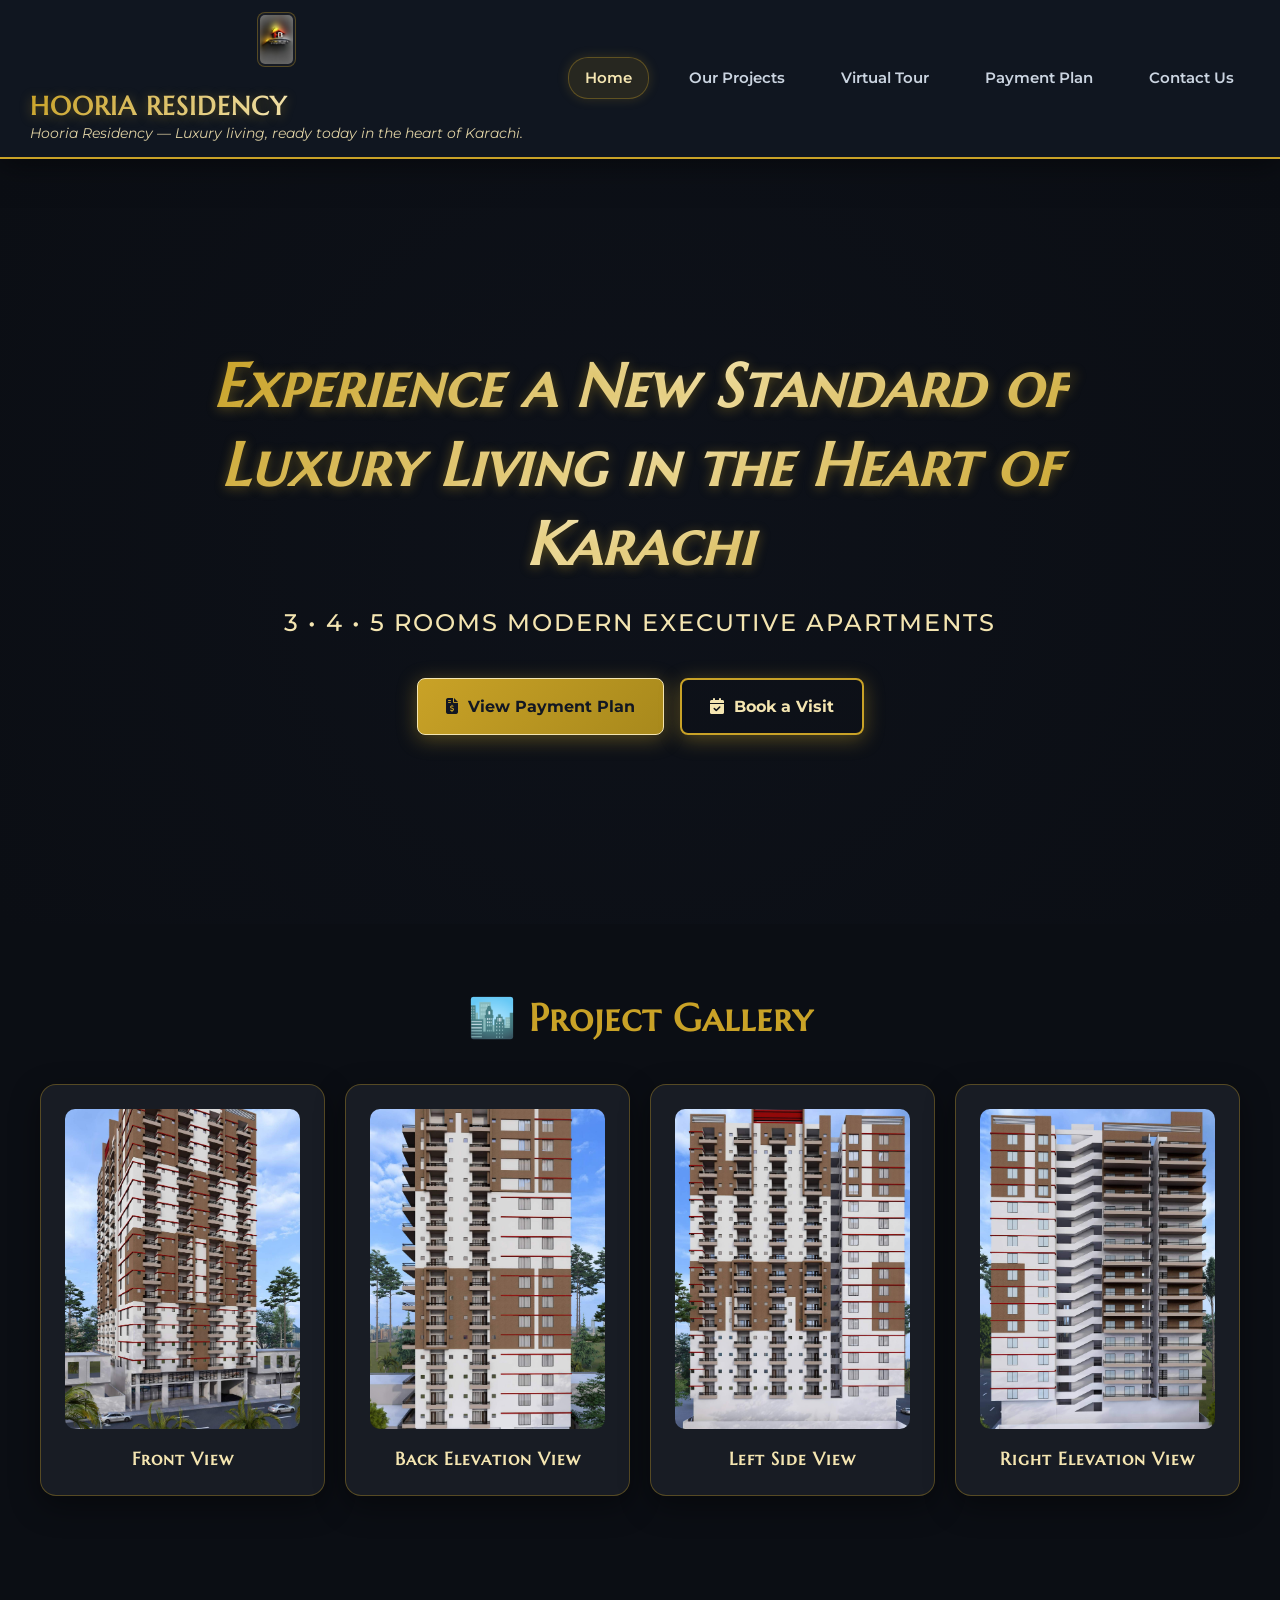
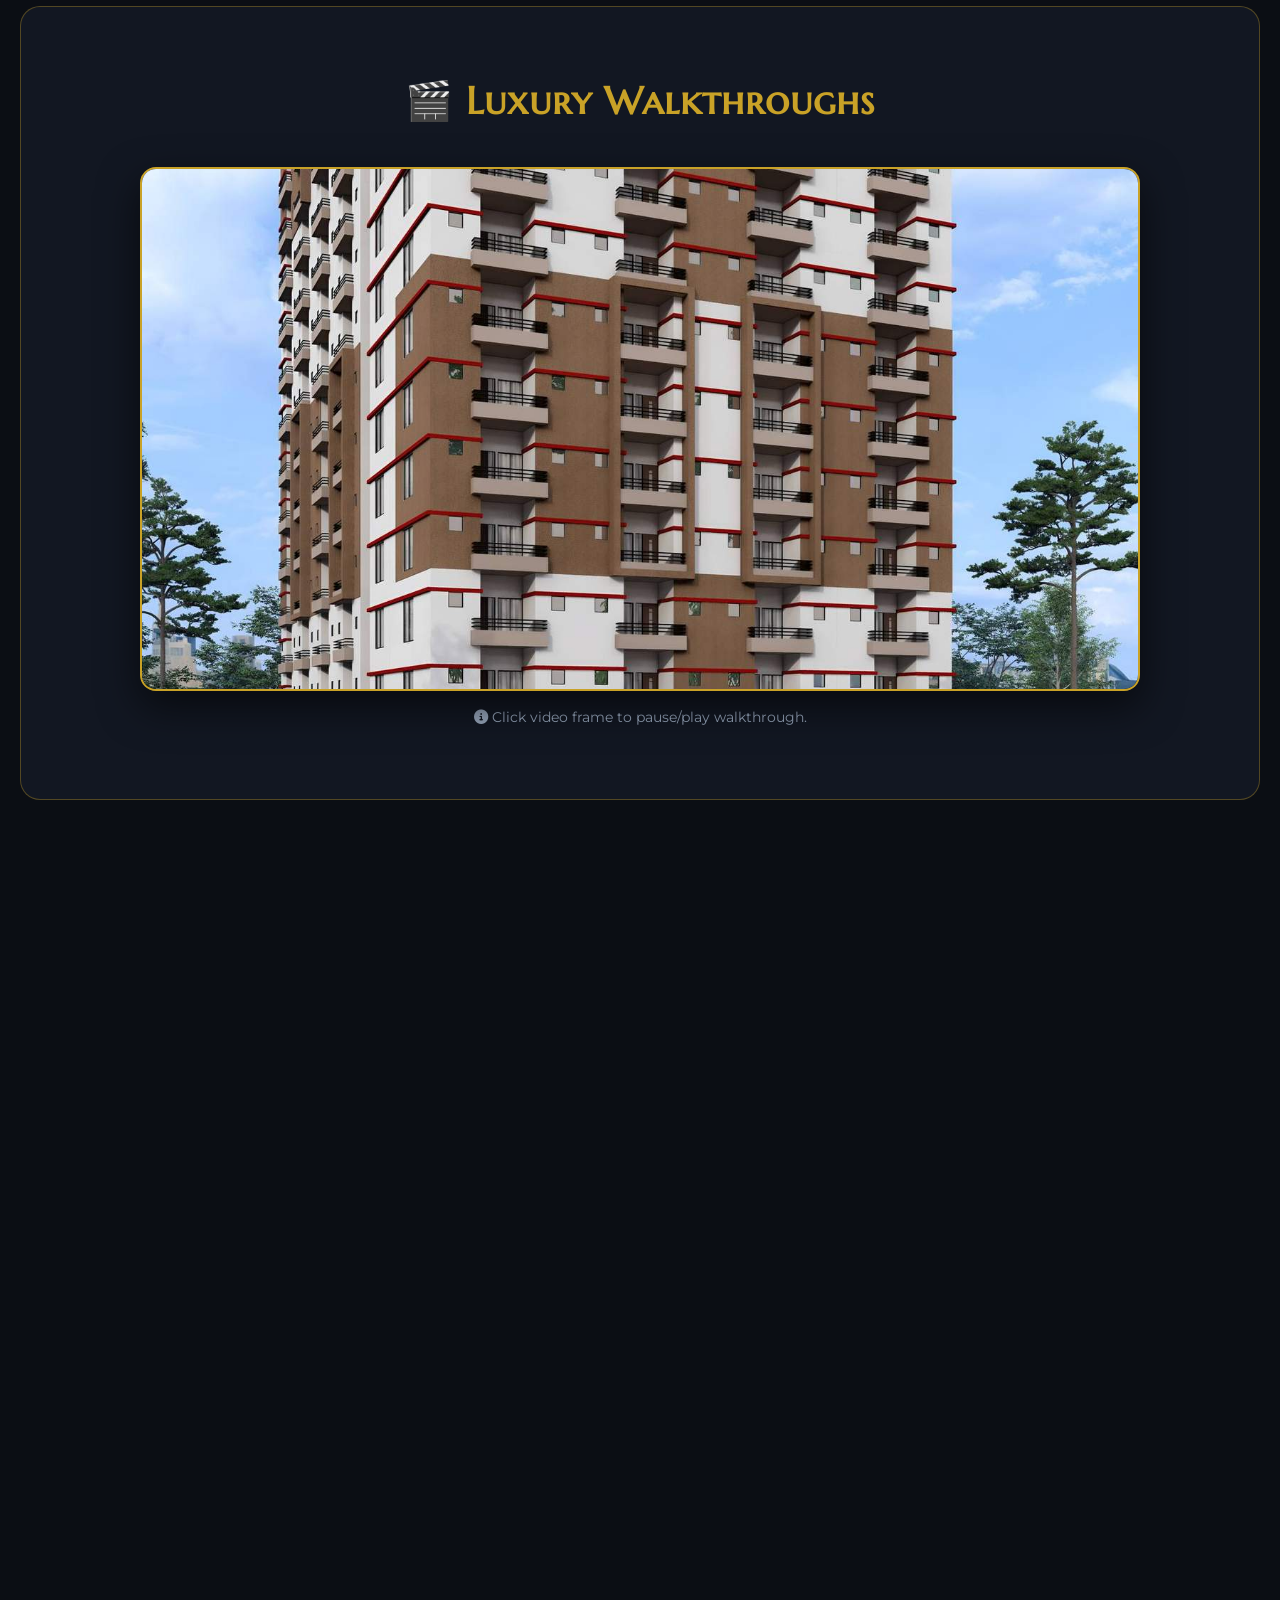
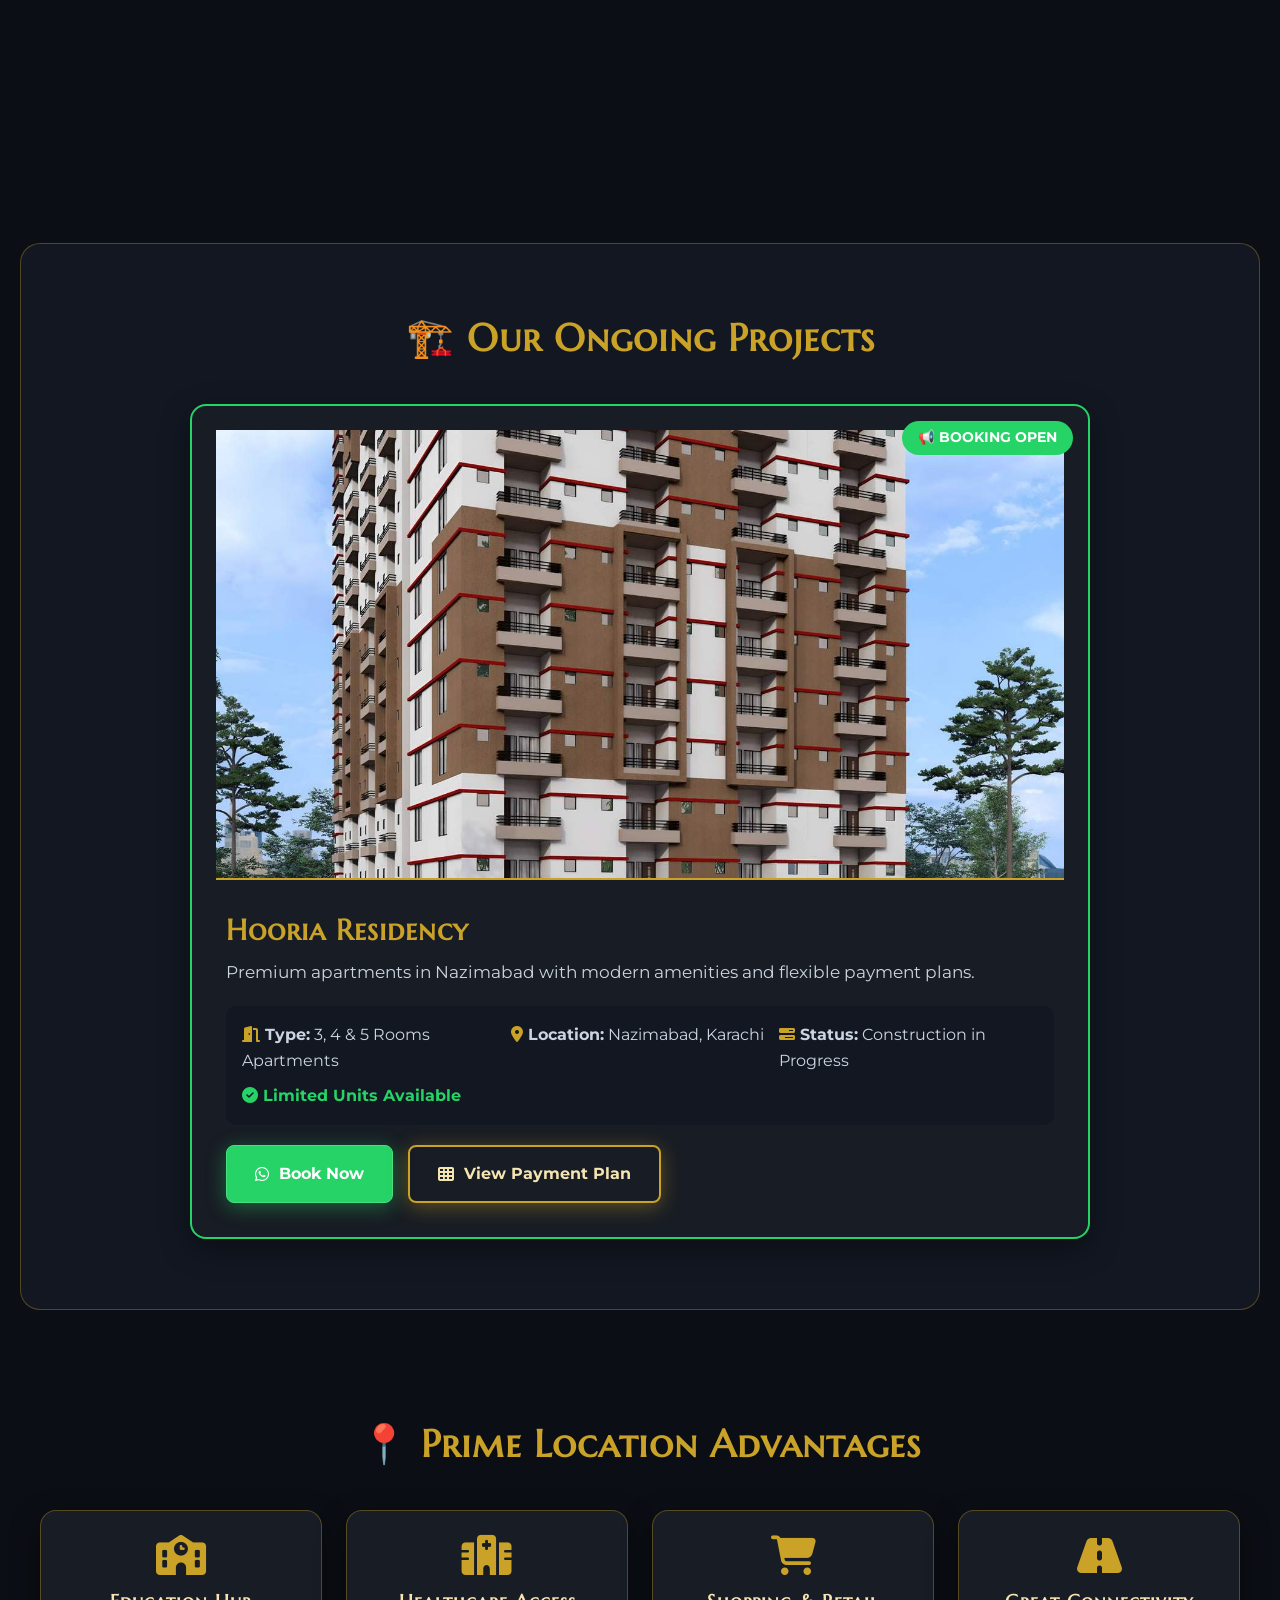
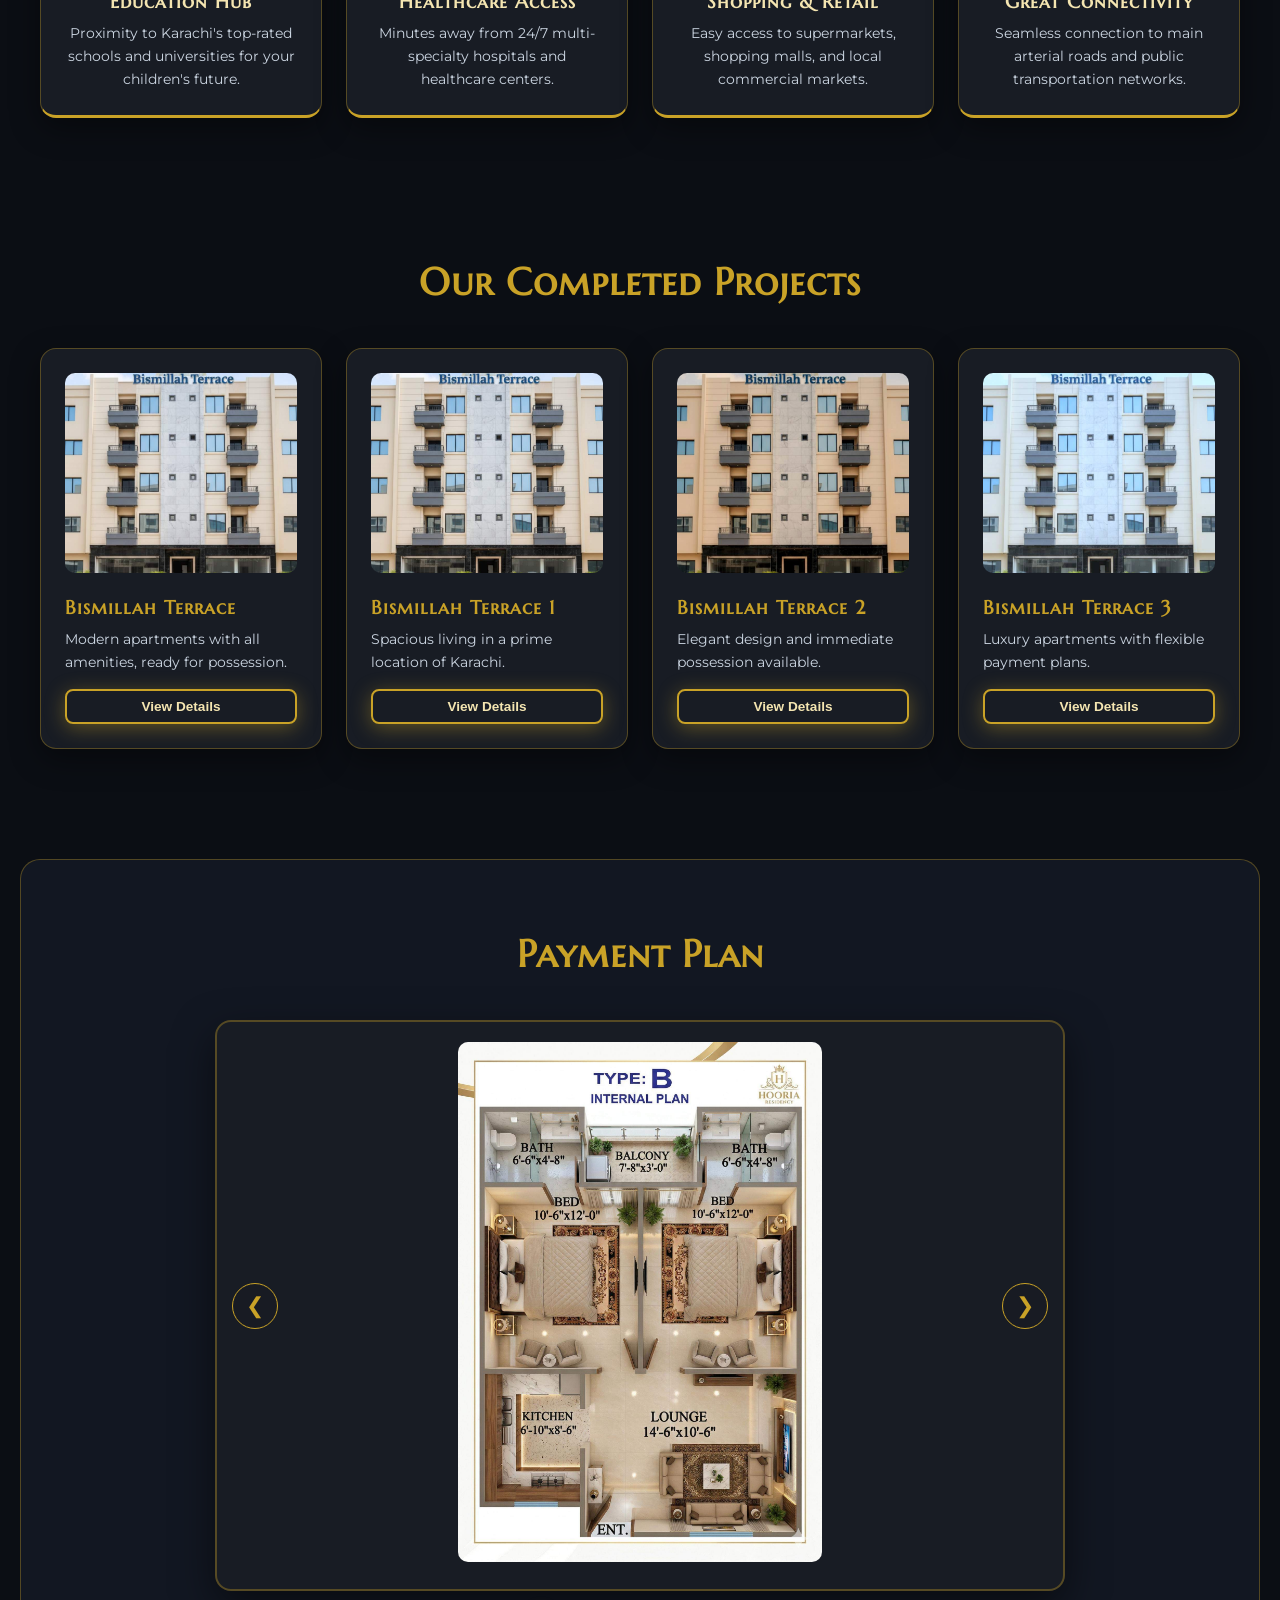
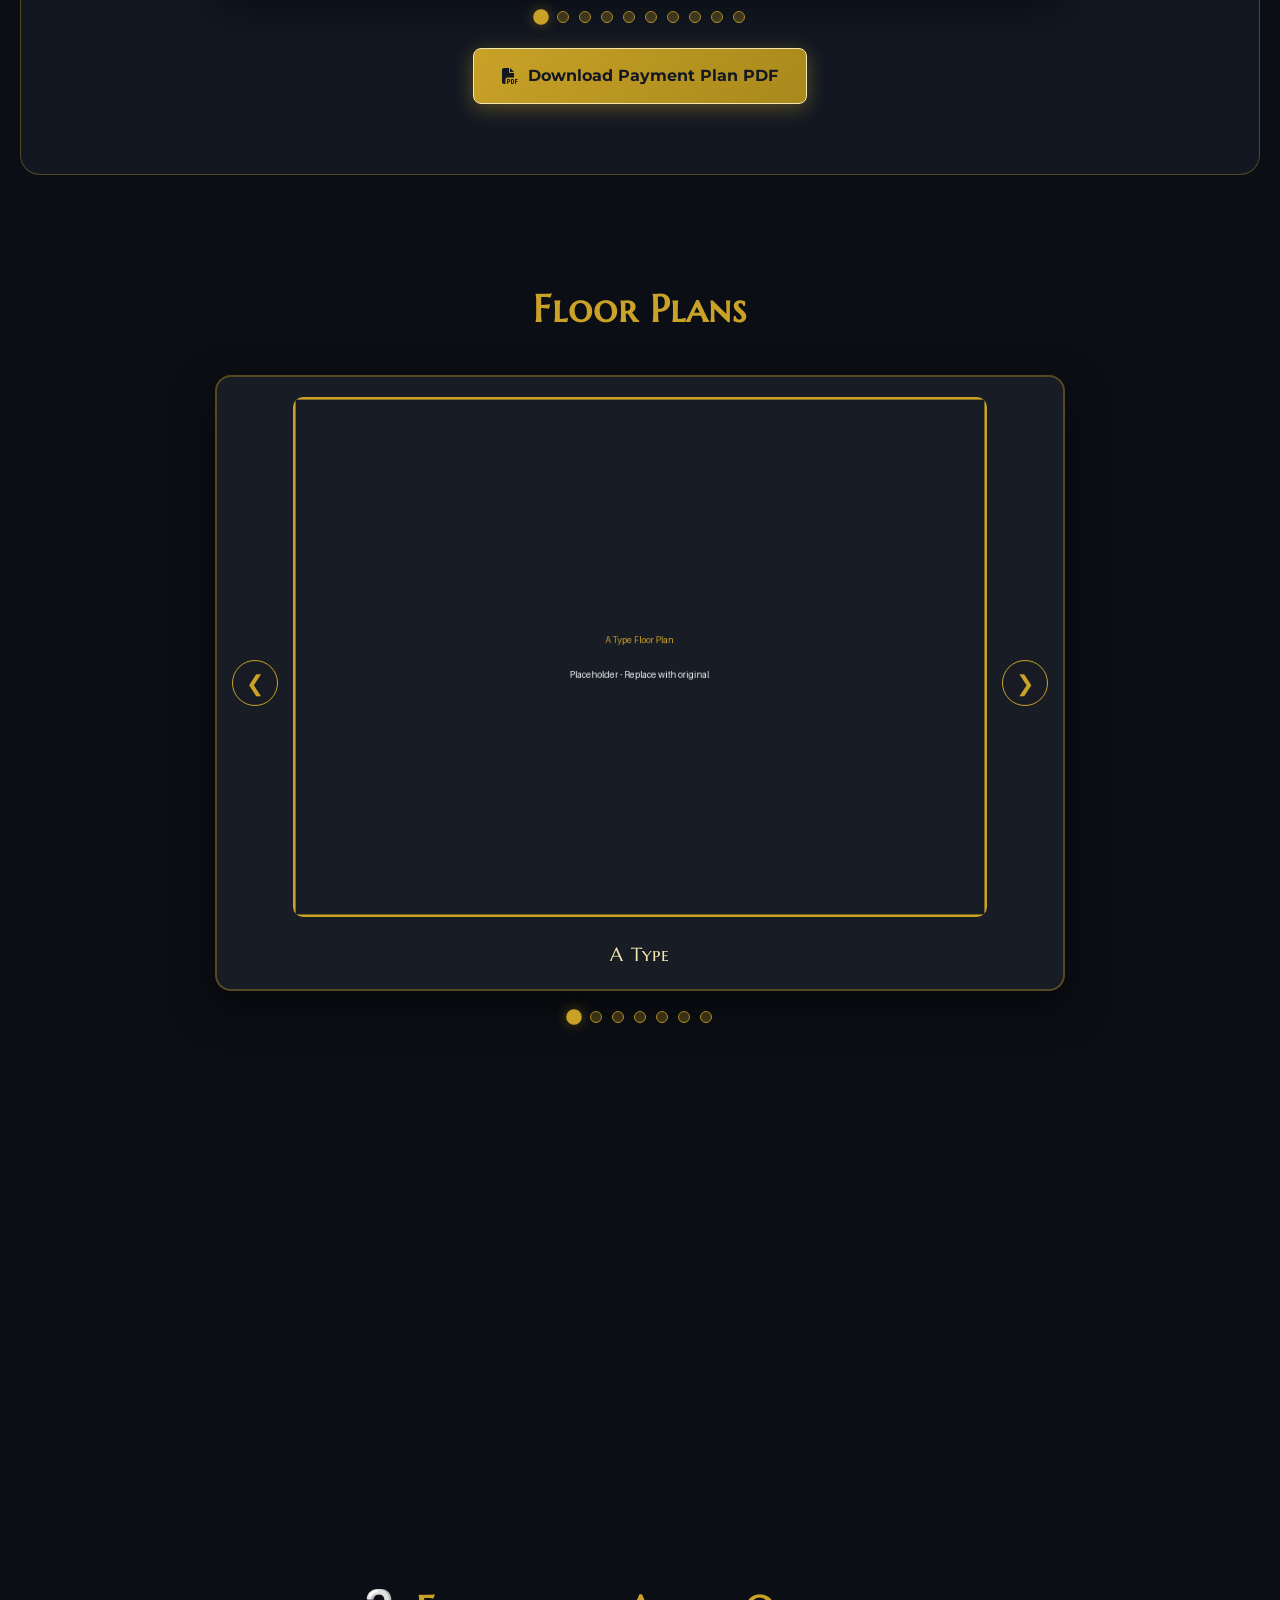
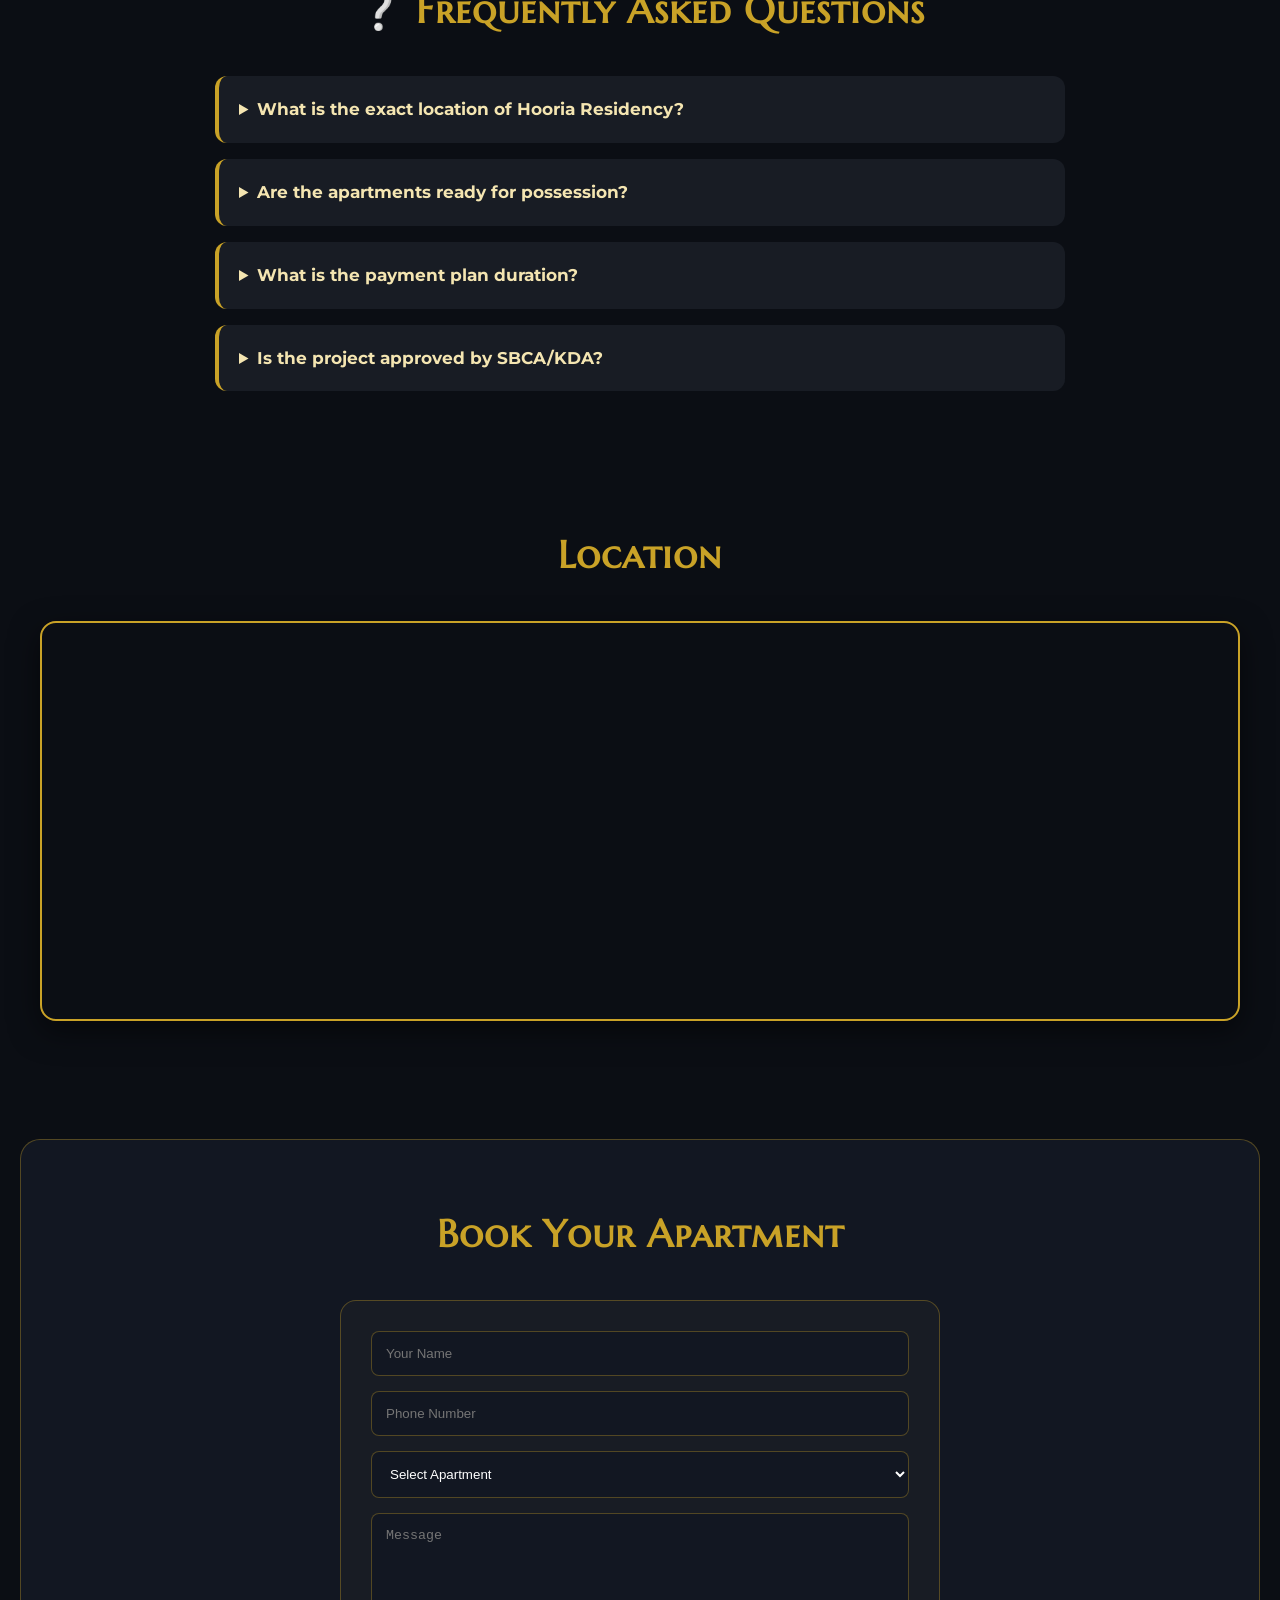
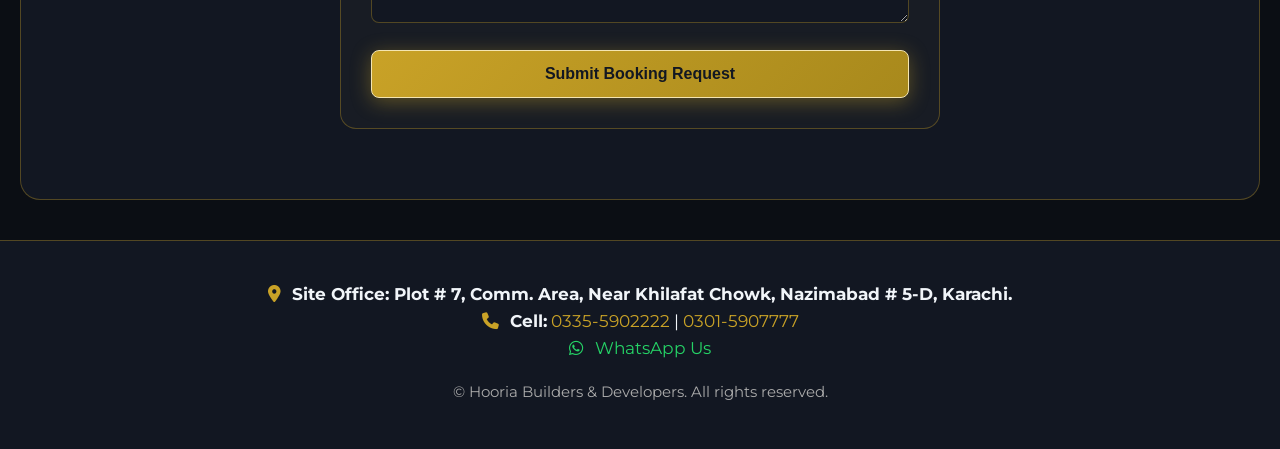
==== index.html @ 7fe47a9a "Initial commit with mobile-friendly layout and Meta Pixel" ====
<!DOCTYPE html>
<html lang="en">
<head>
  <meta charset="UTF-8">
  <meta name="viewport" content="width=device-width, initial-scale=1.0">
  <title>Hooria Residency | Hooria Builders & Developers</title>
  <meta name="description" content="Hooria Residency offers luxury 3, 4, and 5-room executive apartments in Nazimabad, Karachi. Featuring 24/7 security, power backup, basement parking, and flexible payment plans.">
  
  <link rel="preconnect" href="https://fonts.googleapis.com">
  <link rel="preconnect" href="https://fonts.gstatic.com" crossorigin>
  <link rel="preconnect" href="https://cdnjs.cloudflare.com">

  <link rel="stylesheet" href="style.css">

  <link rel="stylesheet" href="https://cdnjs.cloudflare.com/ajax/libs/font-awesome/6.4.0/css/all.min.css" media="print" onload="this.media='all'"/>
  <!-- Meta Pixel Code -->
  <script>
  !function(f,b,e,v,n,t,s)
  {if(f.fbq)return;n=f.fbq=function(){n.callMethod?
  n.callMethod.apply(n,arguments):n.queue.push(arguments)};
  if(!f._fbq)f._fbq=n;n.push=n;n.loaded=!0;n.version='2.0';
  n.queue=[];t=b.createElement(e);t.async=!0;
  t.src=v;s=b.getElementsByTagName(e)[0];
  s.parentNode.insertBefore(t,s)}(window, document,'script',
  'https://connect.facebook.net/en_US/fbevents.js');
  fbq('init', '1715560959493003');
  fbq('track', 'PageView');
  </script>
  <noscript><img height="1" width="1" style="display:none"
  src="https://www.facebook.com/tr?id=1715560959493003&ev=PageView&noscript=1"
  /></noscript>
  <!-- End Meta Pixel Code -->
</head>

<body>

<!-- NAVBAR -->
<header class="header">
  <div style="display: flex; align-items: center; gap: 15px;">
    <a href="index.html">
      <img src="assets/images/logo.png" alt="Hooria Builders Logo" width="55" height="55">
    </a>
    <div>
      <h2 id="cms-site-title" class="text-gold" style="font-size: 1.6rem; font-weight: 800;">HOORIA <span>RESIDENCY</span></h2>
      <div id="cms-site-slogan" class="slogan" style="font-style: italic; color: #f4e5b1;">Hooria Residency — Luxury living, ready today in the heart of Karachi.</div>
    </div>
  </div>
  
  <button class="hamburger" id="hamburger" aria-label="Toggle navigation" aria-expanded="false">
    <span></span>
    <span></span>
    <span></span>
  </button>
  
  <nav id="main-nav">
    <a href="index.html" class="active">Home</a>
    <a href="projects.html">Our Projects</a>
    <a href="virtual-tour.html">Virtual Tour</a>
    <a href="#plans">Payment Plan</a>
    <a href="contact.html">Contact Us</a>
  </nav>
</header>

<!-- HERO SECTION -->
<section class="hero">
  <video autoplay muted loop playsinline preload="auto" class="hero-video" id="hero-bg-video">
    <source src="assets/video/hero1.mp4" type="video/mp4">
    <source src="assets/video/hero2.mp4" type="video/mp4">
    <source src="assets/video/hero3.mp4" type="video/mp4">
  </video>

  <div class="hero-content">
    <h1 id="cms-hero-title" class="text-gold" style="font-style: italic; font-weight: 900;">Experience a New Standard of Luxury Living in the Heart of Karachi</h1>
    <p id="cms-hero-subtitle">3 • 4 • 5 Rooms Modern Executive Apartments</p>
    
    <div style="margin-top: 35px; display: flex; gap: 16px; justify-content: center; flex-wrap: wrap;">
      <a id="cms-hero-btn1" href="#plans" class="btn"><i class="fa-solid fa-file-invoice-dollar"></i> View Payment Plan</a>
      <a id="cms-hero-btn2" href="#contact" class="btn btn-outline"><i class="fa-solid fa-calendar-check"></i> Book a Visit</a>
    </div>
  </div>
</section>

<!-- PROJECT GALLERY -->
<section class="section" style="text-align: center;">
  <h2>🏙️ Project Gallery</h2>
  <div class="grid" style="grid-template-columns: repeat(auto-fit, minmax(240px, 1fr)); gap: 20px;">
    <div class="card" onclick="openModal('assets/images/Front.jpg')" style="cursor: pointer;">
      <img src="assets/images/Front.jpg" alt="Hooria Residency Front View" style="width: 100%; border-radius: 10px; height: 320px; object-fit: cover;" loading="lazy">
      <h3 style="margin-top: 12px; color: var(--gold-light); font-size: 1.1rem;">Front View</h3>
    </div>
    <div class="card" onclick="openModal('assets/images/Back.jpg')" style="cursor: pointer;">
      <img src="assets/images/Back.jpg" alt="Hooria Residency Back View" style="width: 100%; border-radius: 10px; height: 320px; object-fit: cover;" loading="lazy">
      <h3 style="margin-top: 12px; color: var(--gold-light); font-size: 1.1rem;">Back Elevation View</h3>
    </div>
    <div class="card" onclick="openModal('assets/images/Left.jpg')" style="cursor: pointer;">
      <img src="assets/images/Left.jpg" alt="Hooria Residency Left View" style="width: 100%; border-radius: 10px; height: 320px; object-fit: cover;" loading="lazy">
      <h3 style="margin-top: 12px; color: var(--gold-light); font-size: 1.1rem;">Left Side View</h3>
    </div>
    <div class="card" onclick="openModal('assets/images/Right.jpg')" style="cursor: pointer;">
      <img src="assets/images/Right.jpg" alt="Hooria Residency Right View" style="width: 100%; border-radius: 10px; height: 320px; object-fit: cover;" loading="lazy">
      <h3 style="margin-top: 12px; color: var(--gold-light); font-size: 1.1rem;">Right Elevation View</h3>
    </div>
  </div>
</section>

<!-- VIDEO SHOWCASE -->
<section id="videos" class="section dark">
  <h2>🎬 Luxury Walkthroughs</h2>
  <div class="video-container" style="max-width: 1000px; margin: 0 auto;">
    <div style="position: relative; border-radius: 16px; overflow: hidden; border: 2px solid var(--gold-primary); background: #000; box-shadow: 0 15px 40px rgba(0,0,0,0.6);">
      <video id="featured-video" autoplay muted loop playsinline preload="auto" poster="assets/images/Front.jpg" onclick="this.paused ? this.play() : this.pause()" style="width: 100%; max-height: 520px; object-fit: cover; display: block; cursor: pointer;">
        <source src="assets/video/Hooria.mp4" type="video/mp4">
      </video>
    </div>
    <p style="text-align: center; margin-top: 15px; font-size: 0.9rem; color: var(--text-muted);">
      <i class="fa-solid fa-circle-info"></i> Click video frame to pause/play walkthrough.
    </p>
  </div>
</section>

<!-- ABOUT & STATS -->
<section class="section">
  <div class="grid" style="grid-template-columns: repeat(auto-fit, minmax(320px, 1fr)); gap: 40px; align-items: center;">
    <div>
      <h2 id="cms-about-title" style="text-align: left; margin-bottom: 20px;">🏢 About Hooria Builders</h2>
      <p id="cms-about-text" style="font-size: 1.05em; margin-bottom: 25px;">
        With over 15 years of excellence in real estate development, <strong>Hooria Builders & Developers</strong> has been at the forefront of transforming Karachi's skyline. Our commitment to quality, transparency, and timely delivery has made us a trusted name for thousands of families.
      </p>
      <div style="display: flex; gap: 20px; flex-wrap: wrap;">
        <div style="flex: 1; min-width: 200px; background: var(--bg-card); padding: 18px; border-radius: 12px; border-left: 3px solid var(--gold-primary);">
          <h4 id="cms-about-vision-title" style="color: var(--gold-primary); margin-bottom: 6px;"><i class="fa-solid fa-eye"></i> Our Vision</h4>
          <p id="cms-about-vision-text" style="font-size: 0.9em;">To be the most trusted name in real estate by providing innovative and sustainable living solutions.</p>
        </div>
        <div style="flex: 1; min-width: 200px; background: var(--bg-card); padding: 18px; border-radius: 12px; border-left: 3px solid var(--gold-primary);">
          <h4 id="cms-about-mission-title" style="color: var(--gold-primary); margin-bottom: 6px;"><i class="fa-solid fa-bullseye"></i> Our Mission</h4>
          <p id="cms-about-mission-text" style="font-size: 0.9em;">To deliver high-quality, luxury homes on time, every time, while maintaining high ethical standards.</p>
        </div>
      </div>
    </div>
    
    <div style="display: grid; grid-template-columns: 1fr 1fr; gap: 20px;">
      <div style="padding: 24px; background: var(--bg-card); border: 1px solid var(--border-gold); border-radius: 14px; text-align: center;">
        <h3 class="stat-number" data-target="15" data-suffix="+" style="font-size: 2.8em; color: var(--gold-primary); margin-bottom: 4px;">15+</h3>
        <p style="font-size: 0.85em; text-transform: uppercase; letter-spacing: 1px;">Years Exp.</p>
      </div>
      <div style="padding: 24px; background: var(--bg-card); border: 1px solid var(--border-gold); border-radius: 14px; text-align: center;">
        <h3 class="stat-number" data-target="500" data-suffix="+" style="font-size: 2.8em; color: var(--gold-primary); margin-bottom: 4px;">500+</h3>
        <p style="font-size: 0.85em; text-transform: uppercase; letter-spacing: 1px;">Happy Units</p>
      </div>
      <div style="padding: 24px; background: var(--bg-card); border: 1px solid var(--border-gold); border-radius: 14px; text-align: center;">
        <h3 class="stat-number" data-target="4" data-suffix="" style="font-size: 2.8em; color: var(--gold-primary); margin-bottom: 4px;">04</h3>
        <p style="font-size: 0.85em; text-transform: uppercase; letter-spacing: 1px;">Mega Projects</p>
      </div>
      <div style="padding: 24px; background: var(--bg-card); border: 1px solid var(--border-gold); border-radius: 14px; text-align: center;">
        <h3 class="stat-number" data-target="100" data-suffix="%" style="font-size: 2.8em; color: var(--gold-primary); margin-bottom: 4px;">100%</h3>
        <p style="font-size: 0.85em; text-transform: uppercase; letter-spacing: 1px;">Title Clear</p>
      </div>
    </div>
  </div>
</section>

<!-- AMENITIES -->
<section class="section">
  <h2>💎 World-Class Amenities</h2>
  <div class="grid" style="grid-template-columns: repeat(auto-fit, minmax(180px, 1fr)); gap: 24px;">
    <div class="card" style="text-align: center; padding: 25px 15px;">
      <i class="fa-solid fa-shield-halved" style="font-size: 2.8em; color: var(--gold-primary); margin-bottom: 15px;"></i>
      <h3 style="font-size: 1.15rem; color: var(--gold-light); margin-bottom: 6px;">24/7 Security</h3>
      <p style="font-size: 0.88rem;">CCTV surveillance and professional guards.</p>
    </div>
    <div class="card" style="text-align: center; padding: 25px 15px;">
      <i class="fa-solid fa-bolt" style="font-size: 2.8em; color: var(--gold-primary); margin-bottom: 15px;"></i>
      <h3 style="font-size: 1.15rem; color: var(--gold-light); margin-bottom: 6px;">Power Backup</h3>
      <p style="font-size: 0.88rem;">Standby generators for uninterrupted life.</p>
    </div>
    <div class="card" style="text-align: center; padding: 25px 15px;">
      <i class="fa-solid fa-square-parking" style="font-size: 2.8em; color: var(--gold-primary); margin-bottom: 15px;"></i>
      <h3 style="font-size: 1.15rem; color: var(--gold-light); margin-bottom: 6px;">Secure Parking</h3>
      <p style="font-size: 0.88rem;">Spacious basements for your vehicles.</p>
    </div>
    <div class="card" style="text-align: center; padding: 25px 15px;">
      <i class="fa-solid fa-elevator" style="font-size: 2.8em; color: var(--gold-primary); margin-bottom: 15px;"></i>
      <h3 style="font-size: 1.15rem; color: var(--gold-light); margin-bottom: 6px;">High-Speed Lifts</h3>
      <p style="font-size: 0.88rem;">Branded elevators for easy access.</p>
    </div>
    <div class="card" style="text-align: center; padding: 25px 15px;">
      <i class="fa-solid fa-mosque" style="font-size: 2.8em; color: var(--gold-primary); margin-bottom: 15px;"></i>
      <h3 style="font-size: 1.15rem; color: var(--gold-light); margin-bottom: 6px;">Prayer Area</h3>
      <p style="font-size: 0.88rem;">Peaceful environment for worship.</p>
    </div>
    <div class="card" style="text-align: center; padding: 25px 15px;">
      <i class="fa-solid fa-child-reaching" style="font-size: 2.8em; color: var(--gold-primary); margin-bottom: 15px;"></i>
      <h3 style="font-size: 1.15rem; color: var(--gold-light); margin-bottom: 6px;">Kids Play Area</h3>
      <p style="font-size: 0.88rem;">Safe and fun zone for your children.</p>
    </div>
  </div>
</section>

<!-- ONGOING PROJECTS -->
<section class="section dark">
  <h2>🏗️ Our Ongoing Projects</h2>
  <div style="max-width: 900px; margin: 0 auto;">
    <div class="card" style="position: relative; border: 2px solid var(--accent-green);">
      <span style="position: absolute; top: 15px; right: 15px; background: var(--accent-green); color: #fff; padding: 6px 16px; border-radius: 20px; font-weight: 700; font-size: 0.85em; z-index: 10;">📢 BOOKING OPEN</span>
      
      <video id="ongoing-video" autoplay muted loop playsinline preload="auto" poster="assets/images/Front.jpg" onclick="this.paused ? this.play() : this.pause()" style="width:100%; height:450px; object-fit: cover; border-bottom: 2px solid var(--gold-primary); cursor: pointer;">
        <source src="assets/video/Hooria.mp4" type="video/mp4">
      </video>
      
      <div style="padding: 24px 10px 10px 10px;">
        <h3 style="font-size: 1.8rem; color: var(--gold-primary); margin-bottom: 10px;">Hooria Residency</h3>
        <p style="font-size: 1.05rem;">Premium apartments in Nazimabad with modern amenities and flexible payment plans.</p>
        
        <div style="margin-top: 20px; padding: 16px; background: var(--bg-dark); border-radius: 10px; display: grid; grid-template-columns: repeat(auto-fit, minmax(200px, 1fr)); gap: 10px;">
          <p><strong><i class="fa-solid fa-door-open" style="color:var(--gold-primary);"></i> Type:</strong> 3, 4 & 5 Rooms Apartments</p>
          <p><strong><i class="fa-solid fa-location-dot" style="color:var(--gold-primary);"></i> Location:</strong> Nazimabad, Karachi</p>
          <p><strong><i class="fa-solid fa-bars-progress" style="color:var(--gold-primary);"></i> Status:</strong> Construction in Progress</p>
          <p style="color: var(--accent-green); font-weight: 700;"><i class="fa-solid fa-circle-check"></i> Limited Units Available</p>
        </div>

        <div style="margin-top: 20px; display: flex; gap: 15px; flex-wrap: wrap;">
          <a href="https://wa.me/923355902222" class="btn btn-whatsapp" target="_blank">
            <i class="fa-brands fa-whatsapp"></i> Book Now
          </a>
          <a href="#plans" class="btn btn-outline"><i class="fa-solid fa-table-cells"></i> View Payment Plan</a>
        </div>
      </div>
    </div>
  </div>
</section>

<!-- LOCATION ADVANTAGES -->
<section id="location-advantages" class="section">
  <h2>📍 Prime Location Advantages</h2>
  <div class="grid" style="grid-template-columns: repeat(auto-fit, minmax(250px, 1fr)); gap: 24px;">
    <div class="card" style="text-align: center; border-bottom: 3px solid var(--gold-primary);">
      <i class="fa-solid fa-school" style="font-size: 2.5em; color: var(--gold-primary); margin-bottom: 15px;"></i>
      <h3 style="color: var(--gold-light); margin-bottom: 8px;">Education Hub</h3>
      <p style="font-size: 0.9em;">Proximity to Karachi's top-rated schools and universities for your children's future.</p>
    </div>
    <div class="card" style="text-align: center; border-bottom: 3px solid var(--gold-primary);">
      <i class="fa-solid fa-hospital" style="font-size: 2.5em; color: var(--gold-primary); margin-bottom: 15px;"></i>
      <h3 style="color: var(--gold-light); margin-bottom: 8px;">Healthcare Access</h3>
      <p style="font-size: 0.9em;">Minutes away from 24/7 multi-specialty hospitals and healthcare centers.</p>
    </div>
    <div class="card" style="text-align: center; border-bottom: 3px solid var(--gold-primary);">
      <i class="fa-solid fa-cart-shopping" style="font-size: 2.5em; color: var(--gold-primary); margin-bottom: 15px;"></i>
      <h3 style="color: var(--gold-light); margin-bottom: 8px;">Shopping & Retail</h3>
      <p style="font-size: 0.9em;">Easy access to supermarkets, shopping malls, and local commercial markets.</p>
    </div>
    <div class="card" style="text-align: center; border-bottom: 3px solid var(--gold-primary);">
      <i class="fa-solid fa-road" style="font-size: 2.5em; color: var(--gold-primary); margin-bottom: 15px;"></i>
      <h3 style="color: var(--gold-light); margin-bottom: 8px;">Great Connectivity</h3>
      <p style="font-size: 0.9em;">Seamless connection to main arterial roads and public transportation networks.</p>
    </div>
  </div>
</section>

<!-- COMPLETED PROJECTS -->
<section class="section">
  <h2>Our Completed Projects</h2>
  <div class="grid" style="grid-template-columns: repeat(auto-fit, minmax(260px, 1fr)); gap: 24px;">
    <div class="card" onclick="openProjectModal('project1')" style="cursor: pointer;">
      <img src="assets/images/bismillah-terrace.jpeg" alt="Bismillah Terrace" style="width: 100%; height: 200px; object-fit: cover; border-radius: 10px;" loading="lazy">
      <h3 style="margin: 15px 0 8px 0; color: var(--gold-primary);">Bismillah Terrace</h3>
      <p style="font-size: 0.9em;">Modern apartments with all amenities, ready for possession.</p>
      <button class="btn btn-outline" style="margin-top: 15px; padding: 8px 16px; font-size: 0.85rem; width: 100%;">View Details</button>
    </div>
    <div class="card" onclick="openProjectModal('project2')" style="cursor: pointer;">
      <img src="assets/images/bismillah-terrace1.jpeg" alt="Bismillah Terrace 1" style="width: 100%; height: 200px; object-fit: cover; border-radius: 10px;" loading="lazy">
      <h3 style="margin: 15px 0 8px 0; color: var(--gold-primary);">Bismillah Terrace 1</h3>
      <p style="font-size: 0.9em;">Spacious living in a prime location of Karachi.</p>
      <button class="btn btn-outline" style="margin-top: 15px; padding: 8px 16px; font-size: 0.85rem; width: 100%;">View Details</button>
    </div>
    <div class="card" onclick="openProjectModal('project3')" style="cursor: pointer;">
      <img src="assets/images/bismillah-terrace2.jpeg" alt="Bismillah Terrace 2" style="width: 100%; height: 200px; object-fit: cover; border-radius: 10px;" loading="lazy">
      <h3 style="margin: 15px 0 8px 0; color: var(--gold-primary);">Bismillah Terrace 2</h3>
      <p style="font-size: 0.9em;">Elegant design and immediate possession available.</p>
      <button class="btn btn-outline" style="margin-top: 15px; padding: 8px 16px; font-size: 0.85rem; width: 100%;">View Details</button>
    </div>
    <div class="card" onclick="openProjectModal('project4')" style="cursor: pointer;">
      <img src="assets/images/bismillah-terrace3.jpeg" alt="Bismillah Terrace 3" style="width: 100%; height: 200px; object-fit: cover; border-radius: 10px;" loading="lazy">
      <h3 style="margin: 15px 0 8px 0; color: var(--gold-primary);">Bismillah Terrace 3</h3>
      <p style="font-size: 0.9em;">Luxury apartments with flexible payment plans.</p>
      <button class="btn btn-outline" style="margin-top: 15px; padding: 8px 16px; font-size: 0.85rem; width: 100%;">View Details</button>
    </div>
  </div>
</section>

<!-- PAYMENT PLAN SLIDER -->
<section id="plans" class="section dark" style="text-align: center;">
  <h2>Payment Plan</h2>

  <div class="pp-slider-wrapper">
    <button class="pp-slider-btn pp-prev" onclick="ppSlide(-1)" aria-label="Previous payment plan">&#10094;</button>
    <div class="pp-slider-track" id="ppTrack">
      <div class="pp-slide active"><img src="assets/images/payment-schedule-1.jpg" alt="Payment Schedule 1" onclick="openModal(this.src)"></div>
      <div class="pp-slide"><img src="assets/images/payment-schedule-2.jpg" alt="Payment Schedule 2" onclick="openModal(this.src)"></div>
      <div class="pp-slide"><img src="assets/images/payment-schedule-3.jpg" alt="Payment Schedule 3" onclick="openModal(this.src)"></div>
      <div class="pp-slide"><img src="assets/images/payment-schedule-4.jpg" alt="Payment Schedule 4" onclick="openModal(this.src)"></div>
      <div class="pp-slide"><img src="assets/images/payment-schedule-5.jpg" alt="Payment Schedule 5" onclick="openModal(this.src)"></div>
      <div class="pp-slide"><img src="assets/images/payment-schedule-6.jpg" alt="Payment Schedule 6" onclick="openModal(this.src)"></div>
      <div class="pp-slide"><img src="assets/images/payment-schedule-7.jpg" alt="Payment Schedule 7" onclick="openModal(this.src)"></div>
      <div class="pp-slide"><img src="assets/images/payment-schedule-8.jpg" alt="Payment Schedule 8" onclick="openModal(this.src)"></div>
      <div class="pp-slide"><img src="assets/images/payment-schedule-9.jpg" alt="Payment Schedule 9" onclick="openModal(this.src)"></div>
      <div class="pp-slide"><img src="assets/images/payment-schedule-10.jpg" alt="Payment Schedule 10" onclick="openModal(this.src)"></div>
    </div>
    <button class="pp-slider-btn pp-next" onclick="ppSlide(1)" aria-label="Next payment plan">&#10095;</button>
  </div>
  
  <div class="pp-dots" id="ppDots"></div>
  
  <div style="margin-top: 25px;">
    <a href="assets/pdf/payment-schedule-1.pdf" class="btn" download>
      <i class="fa-solid fa-file-pdf"></i> Download Payment Plan PDF
    </a>
  </div>
</section>

<!-- FLOOR PLANS SLIDER -->
<section class="section" style="text-align: center;">
  <h2>Floor Plans</h2>

  <div class="fp-slider-wrapper">
    <button class="fp-slider-btn fp-prev" onclick="fpSlide(-1)" aria-label="Previous floor plan">&#10094;</button>
    <div class="fp-slider-track" id="fpTrack">
      <div class="fp-slide active"><img src="assets/images/A TYPE.png" alt="A Type Floor Plan" onclick="openModal(this.src)"><p class="fp-label">A Type</p></div>
      <div class="fp-slide"><img src="assets/images/A1 TYPE.png" alt="A1 Type Floor Plan" onclick="openModal(this.src)"><p class="fp-label">A-1 Type</p></div>
      <div class="fp-slide"><img src="assets/images/B TYPE.png" alt="B Type Floor Plan" onclick="openModal(this.src)"><p class="fp-label">B Type</p></div>
      <div class="fp-slide"><img src="assets/images/B-1 TYPE.png" alt="B-1 Type Floor Plan" onclick="openModal(this.src)"><p class="fp-label">B-1 Type</p></div>
      <div class="fp-slide"><img src="assets/images/SPACIOUS B TYPE PLAN_page-0001.jpg" alt="Spacious B Type Floor Plan" onclick="openModal(this.src)"><p class="fp-label">Spacious B Type</p></div>
      <div class="fp-slide"><img src="assets/images/1ST BASEMENT.png" alt="1st Basement Floor Plan" onclick="openModal(this.src)"><p class="fp-label">1st Basement</p></div>
      <div class="fp-slide"><img src="assets/images/2ND BASEMENT.png" alt="2nd Basement Floor Plan" onclick="openModal(this.src)"><p class="fp-label">2nd Basement</p></div>
    </div>
    <button class="fp-slider-btn fp-next" onclick="fpSlide(1)" aria-label="Next floor plan">&#10095;</button>
  </div>
  
  <div class="fp-dots" id="fpDots"></div>
</section>

<!-- TESTIMONIALS -->
<section class="section">
  <h2>💬 What Our Customers Say</h2>
  <div class="grid" style="grid-template-columns: repeat(auto-fit, minmax(300px, 1fr)); gap: 24px;">
    <div class="card" style="position: relative;">
      <i class="fa-solid fa-quote-left" style="color: var(--gold-primary); font-size: 2.2em; opacity: 0.25; position: absolute; top: 20px; right: 20px;"></i>
      <p style="font-style: italic; margin-bottom: 20px; color: var(--text-primary);">"Moving into Hooria Residency has been the best decision for my family. The quality of construction and the local amenities are unmatched in Nazimabad."</p>
      <div style="display: flex; align-items: center; gap: 15px;">
        <div style="width: 46px; height: 46px; background: var(--gold-primary); border-radius: 50%; color: #121722; font-weight: 800; display: flex; align-items: center; justify-content: center;">MA</div>
        <div>
          <h4 style="margin: 0; color: var(--gold-primary);">Mohammad Ali</h4>
          <p style="margin: 0; font-size: 0.85em; color: var(--text-muted);">Business Owner</p>
        </div>
      </div>
    </div>

    <div class="card" style="position: relative;">
      <i class="fa-solid fa-quote-left" style="color: var(--gold-primary); font-size: 2.2em; opacity: 0.25; position: absolute; top: 20px; right: 20px;"></i>
      <p style="font-style: italic; margin-bottom: 20px; color: var(--text-primary);">"The payment plan was very flexible, allowing me to secure my dream home without financial stress. The team at Hooria is very professional."</p>
      <div style="display: flex; align-items: center; gap: 15px;">
        <div style="width: 46px; height: 46px; background: var(--gold-primary); border-radius: 50%; color: #121722; font-weight: 800; display: flex; align-items: center; justify-content: center;">SA</div>
        <div>
          <h4 style="margin: 0; color: var(--gold-primary);">Sara Ahmed</h4>
          <p style="margin: 0; font-size: 0.85em; color: var(--text-muted);">Resident of Bismillah Terrace</p>
        </div>
      </div>
    </div>
  </div>
</section>

<!-- FAQ SECTION -->
<section class="section">
  <h2>❔ Frequently Asked Questions</h2>
  <div style="max-width: 850px; margin: 0 auto; display: flex; flex-direction: column; gap: 16px;">
    <details style="background: var(--bg-card); padding: 20px; border-radius: 12px; border-left: 4px solid var(--gold-primary); cursor: pointer;">
      <summary style="font-weight: 700; color: var(--gold-light); font-size: 1.05rem;">What is the exact location of Hooria Residency?</summary>
      <p style="margin-top: 12px; color: var(--text-secondary);">It is located at Plot # 7, Commercial Area, Near Khilafat Chowk, Nazimabad # 5-D, Karachi, a prime spot with complete urban facilities nearby.</p>
    </details>
    <details style="background: var(--bg-card); padding: 20px; border-radius: 12px; border-left: 4px solid var(--gold-primary); cursor: pointer;">
      <summary style="font-weight: 700; color: var(--gold-light); font-size: 1.05rem;">Are the apartments ready for possession?</summary>
      <p style="margin-top: 12px; color: var(--text-secondary);">Our "Bismillah Terrace" projects are completed, while "Hooria Residency" is currently under construction with bookings open.</p>
    </details>
    <details style="background: var(--bg-card); padding: 20px; border-radius: 12px; border-left: 4px solid var(--gold-primary); cursor: pointer;">
      <summary style="font-weight: 700; color: var(--gold-light); font-size: 1.05rem;">What is the payment plan duration?</summary>
      <p style="margin-top: 12px; color: var(--text-secondary);">We offer flexible installment plans ranging from 24 to 36 months, depending on the unit type and booking date.</p>
    </details>
    <details style="background: var(--bg-card); padding: 20px; border-radius: 12px; border-left: 4px solid var(--gold-primary); cursor: pointer;">
      <summary style="font-weight: 700; color: var(--gold-light); font-size: 1.05rem;">Is the project approved by SBCA/KDA?</summary>
      <p style="margin-top: 12px; color: var(--text-secondary);">Yes, all our projects are 100% legal, title-clear, and approved by the relevant building control authorities.</p>
    </details>
  </div>
</section>

<!-- MAP SECTION -->
<section class="section" style="text-align: center;">
  <h2>Location</h2>
  <iframe
    src="https://www.google.com/maps?q=Plot+%23+7,+Commercial+Area,+Near+Khilafat+Chowk,+Nazimabad+%23+5-D,+Karachi&t=k&z=19&output=embed"
    width="100%" height="400"
    loading="lazy" style="border: 2px solid var(--gold-primary); border-radius: 16px; box-shadow: 0 10px 30px rgba(0,0,0,0.5);"></iframe>
</section>

<!-- BOOKING FORM -->
<section id="contact" class="section dark">
  <h2 style="text-align: center;">Book Your Apartment</h2>
  <form class="form" onsubmit="sendToWhatsApp(); return false;" style="max-width: 600px; margin: 0 auto; background: var(--bg-card); padding: 30px; border-radius: 16px; border: 1px solid var(--border-gold);">
    <input id="name" type="text" placeholder="Your Name" required style="width: 100%; padding: 14px; margin-bottom: 15px; background: var(--bg-dark); border: 1px solid var(--border-gold); color: #fff; border-radius: 8px;">
    <input id="phone" type="tel" placeholder="Phone Number" required style="width: 100%; padding: 14px; margin-bottom: 15px; background: var(--bg-dark); border: 1px solid var(--border-gold); color: #fff; border-radius: 8px;">
    <select id="apartment" required style="width: 100%; padding: 14px; margin-bottom: 15px; background: var(--bg-dark); border: 1px solid var(--border-gold); color: #fff; border-radius: 8px;">
      <option value="">Select Apartment</option>
      <option>2 Bed</option>
      <option>3 Bed</option>
      <option>4 Bed</option>
    </select>
    <textarea id="msg" placeholder="Message" style="width: 100%; padding: 14px; margin-bottom: 20px; background: var(--bg-dark); border: 1px solid var(--border-gold); color: #fff; border-radius: 8px; height: 110px;"></textarea>
    <button class="btn" style="width: 100%;">Submit Booking Request</button>
  </form>
</section>

<!-- FOOTER -->
<footer style="padding: 40px 20px; background: var(--bg-dark); text-align: center; border-top: 1px solid var(--border-gold);">
  <div style="margin-bottom: 18px; font-size: 1.05em; color: var(--text-primary);">
    <i class="fa-solid fa-location-dot" style="color: var(--gold-primary); margin-right: 7px;"></i>
    <strong id="cms-footer-address">Site Office: Plot # 7, Comm. Area, Near Khilafat Chowk, Nazimabad # 5-D, Karachi.</strong><br>
    <i class="fa-solid fa-phone" style="color: var(--gold-primary); margin-right: 7px;"></i>
    <strong>Cell:</strong> <a id="cms-footer-phone1" href="tel:03355902222" style="color: var(--gold-primary); text-decoration: none;">0335-5902222</a> |
    <a id="cms-footer-phone2" href="tel:03015907777" style="color: var(--gold-primary); text-decoration: none;">0301-5907777</a>
    <br>
    <i class="fa-brands fa-whatsapp" style="color: var(--accent-green); margin-right: 7px;"></i>
    <a id="cms-footer-whatsapp" href="https://wa.me/923355902222" style="color: var(--accent-green); text-decoration: none;" target="_blank">WhatsApp Us</a>
  </div>
  <p style="color: #aaa; font-size: 0.95em; margin-bottom: 5px;">© Hooria Builders & Developers. All rights reserved.</p>
</footer>

<!-- LIGHTBOX MODAL -->
<div id="imgModal" style="display: none; position: fixed; z-index: 10000; left: 0; top: 0; width: 100%; height: 100%; background: rgba(0,0,0,0.92); padding-top: 50px;">
  <span onclick="closeModal()" style="position: absolute; top: 20px; right: 35px; color: #fff; font-size: 40px; cursor: pointer;">&times;</span>
  <img id="modalImg" style="margin: auto; display: block; width: 85%; max-width: 850px; border-radius: 12px; border: 2px solid var(--gold-primary);">
</div>

<!-- PROJECT DETAILS MODAL -->
<div id="projectModal" style="display: none; position: fixed; z-index: 9999; left: 0; top: 0; width: 100%; height: 100%; background: rgba(0,0,0,0.85); overflow: auto;">
  <div style="background: var(--bg-card); padding: 32px; border-radius: 16px; max-width: 750px; margin: 50px auto; position: relative; border: 1px solid var(--border-gold);">
    <span onclick="closeProjectModal()" style="position: absolute; top: 15px; right: 25px; font-size: 32px; cursor: pointer; color: var(--gold-primary);">&times;</span>
    <div id="projectDetails"></div>
  </div>
</div>



<!-- SCRIPTS -->
<script>
/* ===== CMS CONTENT LOADING ===== */
async function loadCMSContent() {
  try {
    const response = await fetch('data/homepage.json');
    if (!response.ok) return;
    const data = await response.json();

    if (data.navbar) {
      document.getElementById('cms-site-title').innerHTML = data.navbar.title.replace(' ', ' <span>') + '</span>';
      document.getElementById('cms-site-slogan').innerText = data.navbar.slogan;
    }
    if (data.hero) {
      document.getElementById('cms-hero-title').innerText = data.hero.title;
      document.getElementById('cms-hero-subtitle').innerText = data.hero.subtitle;
    }
  } catch (err) {
    console.log("CMS load error, using default content.");
  }
}

/* ===== FIXED COUNTER ANIMATION ===== */
function initCounters() {
  const counterEls = document.querySelectorAll(".stat-number");
  const observer = new IntersectionObserver(entries => {
    entries.forEach(entry => {
      if (entry.isIntersecting) {
        const el = entry.target;
        const target = parseInt(el.getAttribute("data-target")) || 0;
        const suffix = el.getAttribute("data-suffix") || "";
        let count = 0;
        const step = Math.max(1, Math.ceil(target / 50));
        
        function update() {
          count += step;
          if (count < target) {
            el.innerText = count + suffix;
            requestAnimationFrame(update);
          } else {
            el.innerText = target + suffix;
          }
        }
        update();
        observer.unobserve(el);
      }
    });
  }, { threshold: 0.2 });

  counterEls.forEach(el => observer.observe(el));
}

/* ===== SCROLL REVEAL OBSERVER ===== */
function initScrollReveal() {
  const revealElements = document.querySelectorAll(".section, .card");
  const observer = new IntersectionObserver(entries => {
    entries.forEach(entry => {
      if (entry.isIntersecting) {
        entry.target.classList.add("active");
      }
    });
  }, { threshold: 0.1 });

  revealElements.forEach(el => {
    el.classList.add("reveal");
    observer.observe(el);
  });
}

/* ===== MODAL & SLIDER LOGIC ===== */
function openModal(src) {
  document.getElementById("imgModal").style.display = "block";
  document.getElementById("modalImg").src = src;
}
function closeModal() {
  document.getElementById("imgModal").style.display = "none";
}

let fpIndex = 0;
let fpSlides = [];
let fpDotEls = [];

function fpSlide(dir) {
  if (fpSlides.length === 0) return;
  fpSlides[fpIndex].classList.remove("active");
  if (fpDotEls[fpIndex]) fpDotEls[fpIndex].classList.remove("active");
  fpIndex = (fpIndex + dir + fpSlides.length) % fpSlides.length;
  fpSlides[fpIndex].classList.add("active");
  if (fpDotEls[fpIndex]) fpDotEls[fpIndex].classList.add("active");
}

function fpGoTo(idx) {
  if (fpSlides.length === 0) return;
  fpSlides[fpIndex].classList.remove("active");
  if (fpDotEls[fpIndex]) fpDotEls[fpIndex].classList.remove("active");
  fpIndex = idx;
  fpSlides[fpIndex].classList.add("active");
  if (fpDotEls[fpIndex]) fpDotEls[fpIndex].classList.add("active");
}

let ppIndex = 0;
let ppSlides = [];
let ppDotEls = [];

function ppSlide(dir) {
  if (ppSlides.length === 0) return;
  ppSlides[ppIndex].classList.remove("active");
  if (ppDotEls[ppIndex]) ppDotEls[ppIndex].classList.remove("active");
  ppIndex = (ppIndex + dir + ppSlides.length) % ppSlides.length;
  ppSlides[ppIndex].classList.add("active");
  if (ppDotEls[ppIndex]) ppDotEls[ppIndex].classList.add("active");
}

function ppGoTo(idx) {
  if (ppSlides.length === 0) return;
  ppSlides[ppIndex].classList.remove("active");
  if (ppDotEls[ppIndex]) ppDotEls[ppIndex].classList.remove("active");
  ppIndex = idx;
  ppSlides[ppIndex].classList.add("active");
  if (ppDotEls[ppIndex]) ppDotEls[ppIndex].classList.add("active");
}

/* ===== COMPLETED PROJECTS MODAL DATA ===== */
const projectData = {
  project1: {
    name: 'Bismillah Terrace',
    image: 'assets/images/bismillah-terrace.jpeg',
    description: 'Modern apartments with all amenities, ready for possession.',
    details: ['Total Units: 24 Apartments', 'Type: 2 & 3 Bedroom Apartments', 'Location: Nazimabad, Karachi', 'Status: Completed & Ready for Possession', 'Features: Parking, Elevator, Security, Generator Backup']
  },
  project2: {
    name: 'Bismillah Terrace 1',
    image: 'assets/images/bismillah-terrace1.jpeg',
    description: 'Spacious living in a prime location of Karachi.',
    details: ['Total Units: 18 Apartments', 'Type: 3 & 4 Bedroom Apartments', 'Location: Gulshan-e-Iqbal, Karachi', 'Status: Completed']
  },
  project3: {
    name: 'Bismillah Terrace 2',
    image: 'assets/images/bismillah-terrace2.jpeg',
    description: 'Elegant design and immediate possession available.',
    details: ['Total Units: 20 Apartments', 'Location: North Nazimabad, Karachi']
  },
  project4: {
    name: 'Bismillah Terrace 3',
    image: 'assets/images/bismillah-terrace3.jpeg',
    description: 'Luxury apartments with flexible payment plans.',
    details: ['Total Units: 16 Apartments', 'Location: Nazimabad, Karachi']
  }
};

function openProjectModal(id) {
  const p = projectData[id];
  if (!p) return;
  document.getElementById('projectDetails').innerHTML = `
    <h2 style="color:var(--gold-primary); margin-bottom:12px;">${p.name}</h2>
    <img src="${p.image}" style="width:100%; max-height:300px; object-fit:cover; border-radius:10px; margin-bottom:16px;">
    <p style="color:var(--text-primary); font-size:1.05rem; margin-bottom:16px;">${p.description}</p>
    <h4 style="color:var(--gold-light); margin-bottom:8px;">Project Details</h4>
    <ul style="color:var(--text-secondary); margin-bottom:20px; padding-left:20px;">
      ${p.details.map(d => `<li style="margin-bottom:6px;">${d}</li>`).join('')}
    </ul>
    <a href="https://wa.me/923355902222?text=Inquiry%20regarding%20${encodeURIComponent(p.name)}" class="btn btn-whatsapp" target="_blank">
      <i class="fa-brands fa-whatsapp"></i> Inquire via WhatsApp
    </a>
  `;
  document.getElementById('projectModal').style.display = 'block';
}

function closeProjectModal() {
  document.getElementById('projectModal').style.display = 'none';
}

/* ===== WHATSAPP FORM SUBMISSION ===== */
function sendToWhatsApp() {
  const name = document.getElementById("name").value;
  const phone = document.getElementById("phone").value;
  const apartment = document.getElementById("apartment").value;
  const msg = document.getElementById("msg").value;
  
  // Save to localStorage
  const inquiries = JSON.parse(localStorage.getItem("hb_inquiries") || "[]");
  inquiries.push({ name, phone, apartment, msg, date: new Date().toLocaleString() });
  localStorage.setItem("hb_inquiries", JSON.stringify(inquiries));
  
  const whatsappMsg = `*Hooria Residency Booking Request*%0A%0A*Name:* ${encodeURIComponent(name)}%0A*Phone:* ${encodeURIComponent(phone)}%0A*Apartment:* ${encodeURIComponent(apartment)}%0A*Message:* ${encodeURIComponent(msg)}`;
  window.open(`https://wa.me/923355902222?text=${whatsappMsg}`, '_blank');
}



/* ===== HERO VIDEO ROTATION ===== */
const heroVideos = ["assets/video/hero1.mp4", "assets/video/hero2.mp4", "assets/video/hero3.mp4"];
let vIdx = 0;
const vEl = document.getElementById("hero-bg-video");
if (vEl) {
  setInterval(() => {
    vIdx = (vIdx + 1) % heroVideos.length;
    vEl.src = heroVideos[vIdx];
    vEl.play().catch(e => console.log("Video rotation play inhibited"));
  }, 8000);
}

/* ===== DOM LOAD INITIALIZATION ===== */
document.addEventListener("DOMContentLoaded", function() {
  loadCMSContent();
  initCounters();
  initScrollReveal();

  // Mobile nav toggle
  const hamburger = document.getElementById("hamburger");
  const mainNav = document.getElementById("main-nav");
  if (hamburger && mainNav) {
    hamburger.addEventListener("click", () => {
      hamburger.classList.toggle("open");
      mainNav.classList.toggle("open");
    });
    mainNav.querySelectorAll("a").forEach(link => {
      link.addEventListener("click", () => {
        hamburger.classList.remove("open");
        mainNav.classList.remove("open");
      });
    });
  }

  // Init floor plan dots
  fpSlides = Array.from(document.querySelectorAll(".fp-slide"));
  const fpDotsContainer = document.getElementById("fpDots");
  if (fpDotsContainer && fpSlides.length > 0) {
    fpSlides.forEach((_, i) => {
      const dot = document.createElement("button");
      dot.className = "fp-dot" + (i === 0 ? " active" : "");
      dot.addEventListener("click", () => fpGoTo(i));
      fpDotsContainer.appendChild(dot);
      fpDotEls.push(dot);
    });
  }

  // Init payment plan dots
  ppSlides = Array.from(document.querySelectorAll(".pp-slide"));
  const ppDotsContainer = document.getElementById("ppDots");
  if (ppDotsContainer && ppSlides.length > 0) {
    ppSlides.forEach((_, i) => {
      const dot = document.createElement("button");
      dot.className = "pp-dot" + (i === 0 ? " active" : "");
      dot.addEventListener("click", () => ppGoTo(i));
      ppDotsContainer.appendChild(dot);
      ppDotEls.push(dot);
    });
  }
});
</script>

<!-- FLOATING MOBILE ACTION BAR -->
<div class="mobile-action-bar">
  <a href="tel:+923355902222" class="action-btn btn-call">
    <i class="fa-solid fa-phone"></i> Call Now
  </a>
  <a href="https://wa.me/923355902222?text=Assalam-o-Alaikum!%20I%20want%20information%20about%20Hooria%20Residency." class="action-btn btn-wa" target="_blank">
    <i class="fa-brands fa-whatsapp"></i> WhatsApp
  </a>
</div>

</body>
</html>
---- style.css ----
/* ===== HOORIA RESIDENCY LUXURY DESIGN SYSTEM ===== */
@import url('https://fonts.googleapis.com/css2?family=Marcellus+SC&family=Montserrat:ital,wght@0,300;0,400;0,500;0,600;0,700;0,800;1,400;1,500&family=Inter:wght@300;400;500;600;700&display=swap');

:root {
  --gold-primary: #c9a227;
  --gold-light: #f4e5b1;
  --gold-dark: #a8891c;
  --gold-glow: rgba(201, 162, 39, 0.4);
  --gold-gradient: linear-gradient(135deg, #c9a227 0%, #f4e5b1 50%, #c9a227 100%);
  
  --building-red: #d92534;
  --building-brown: #8c5839;
  
  --bg-deep: #0b0e14;
  --bg-dark: #121722;
  --bg-card: #181c24;
  --bg-card-alt: #1a1f2e;
  --bg-elevated: #232837;
  
  --text-white: #ffffff;
  --text-primary: #f1f5f9;
  --text-secondary: #cbd5e1;
  --text-muted: #94a3b8;
  
  --accent-green: #25d366;
  --accent-blue: #38bdf8;
  --border-gold: rgba(201, 162, 39, 0.35);
  --border-glow: rgba(201, 162, 39, 0.6);
  
  --font-serif: 'Marcellus SC', serif;
  --font-sans: 'Montserrat', sans-serif;
  --font-body: 'Inter', sans-serif;
  
  --transition-fast: 0.25s cubic-bezier(0.4, 0, 0.2, 1);
  --transition-smooth: 0.4s cubic-bezier(0.16, 1, 0.3, 1);
}

/* Reset & Base */
*, *::before, *::after {
  box-sizing: border-box;
  margin: 0;
  padding: 0;
}

html {
  scroll-behavior: smooth;
  font-size: 16px;
  background-color: var(--bg-deep);
  color: var(--text-primary);
  font-family: var(--font-sans);
}

body {
  overflow-x: hidden;
  line-height: 1.6;
  background-color: var(--bg-deep);
  min-height: 100vh;
}

/* Custom Scrollbar */
::-webkit-scrollbar {
  width: 10px;
}
::-webkit-scrollbar-track {
  background: var(--bg-deep);
}
::-webkit-scrollbar-thumb {
  background: #232837;
  border-radius: 5px;
  border: 1px solid var(--border-gold);
}
::-webkit-scrollbar-thumb:hover {
  background: var(--gold-primary);
}

/* Typography */
h1, h2, h3, h4, h5, h6 {
  font-family: var(--font-serif);
  letter-spacing: 1px;
  color: var(--text-white);
  line-height: 1.3;
}

p {
  color: var(--text-secondary);
  font-family: var(--font-sans);
}

a {
  color: var(--gold-primary);
  text-decoration: none;
  transition: var(--transition-fast);
}
a:hover {
  color: var(--gold-light);
}

/* Metallic Text Utilities */
.text-gold {
  background: var(--gold-gradient);
  -webkit-background-clip: text;
  -webkit-text-fill-color: transparent;
  background-clip: text;
  text-shadow: 0 2px 12px var(--gold-glow);
}

.badge-red {
  background: var(--building-red);
  color: #fff;
  padding: 4px 12px;
  border-radius: 4px;
  font-weight: 700;
  font-size: 0.8rem;
  letter-spacing: 1px;
}

/* HEADER & NAVBAR */
.header {
  position: sticky;
  top: 0;
  z-index: 1000;
  background: rgba(18, 23, 34, 0.92);
  backdrop-filter: blur(16px);
  -webkit-backdrop-filter: blur(16px);
  border-bottom: 2px solid var(--gold-primary);
  padding: 12px 30px;
  display: flex;
  align-items: center;
  justify-content: space-between;
  box-shadow: 0 4px 30px rgba(0, 0, 0, 0.5);
}

.header img {
  height: 55px;
  width: auto;
  border-radius: 8px;
  border: 1px solid var(--border-gold);
  padding: 2px;
  background: var(--bg-card);
  transition: var(--transition-smooth);
}
.header img:hover {
  transform: scale(1.05);
  box-shadow: 0 0 15px var(--gold-glow);
}

.header > div {
  display: flex;
  flex-direction: column;
}

.header .slogan {
  font-size: 0.85rem;
  opacity: 0.9;
}

#main-nav {
  display: flex;
  gap: 24px;
  align-items: center;
}

#main-nav a {
  font-weight: 600;
  font-size: 0.95rem;
  color: var(--text-secondary);
  padding: 8px 16px;
  border-radius: 20px;
  transition: var(--transition-fast);
  position: relative;
}

#main-nav a:hover,
#main-nav a.active {
  color: var(--gold-light);
  background: rgba(201, 162, 39, 0.12);
  border: 1px solid var(--border-gold);
  box-shadow: 0 0 12px rgba(201, 162, 39, 0.2);
}

/* Hamburger Button */
.hamburger {
  display: none;
  flex-direction: column;
  justify-content: space-between;
  width: 30px;
  height: 22px;
  background: transparent;
  border: none;
  cursor: pointer;
  z-index: 1001;
}

.hamburger span {
  width: 100%;
  height: 3px;
  background-color: var(--gold-primary);
  border-radius: 2px;
  transition: var(--transition-fast);
}

.hamburger.open span:nth-child(1) {
  transform: translateY(9.5px) rotate(45deg);
}
.hamburger.open span:nth-child(2) {
  opacity: 0;
}
.hamburger.open span:nth-child(3) {
  transform: translateY(-9.5px) rotate(-45deg);
}

/* HERO SECTION */
.hero {
  position: relative;
  min-height: 85vh;
  display: flex;
  align-items: center;
  justify-content: center;
  text-align: center;
  overflow: hidden;
  padding: 60px 20px;
}

.hero-video {
  position: absolute;
  top: 50%;
  left: 50%;
  min-width: 100%;
  min-height: 100%;
  width: auto;
  height: auto;
  transform: translate(-50%, -50%);
  object-fit: cover;
  z-index: 1;
  filter: brightness(0.4) contrast(1.1);
}

.hero::after {
  content: '';
  position: absolute;
  inset: 0;
  background: radial-gradient(circle, rgba(18,23,34,0.4) 0%, rgba(11,14,20,0.85) 100%);
  z-index: 2;
}

.hero-content {
  position: relative;
  z-index: 3;
  max-width: 900px;
  padding: 40px 20px;
}

.hero-content h1 {
  font-size: clamp(2rem, 4vw + 1rem, 3.8rem);
  margin-bottom: 20px;
}

.hero-content p {
  font-size: clamp(1.1rem, 2vw, 1.5rem);
  color: var(--gold-light);
  font-weight: 500;
  letter-spacing: 2px;
  text-transform: uppercase;
}

/* BUTTONS */
.btn {
  display: inline-flex;
  align-items: center;
  justify-content: center;
  gap: 10px;
  padding: 14px 28px;
  background: linear-gradient(135deg, #c9a227 0%, #a8891c 100%);
  color: #121722;
  font-weight: 700;
  font-size: 1rem;
  border-radius: 8px;
  border: 1px solid var(--gold-light);
  box-shadow: 0 4px 20px var(--gold-glow);
  transition: var(--transition-fast);
  text-decoration: none;
  cursor: pointer;
}

.btn:hover {
  transform: translateY(-3px) scale(1.03);
  box-shadow: 0 8px 30px rgba(201, 162, 39, 0.6);
  color: #000;
  background: linear-gradient(135deg, #f4e5b1 0%, #c9a227 100%);
}

.btn-outline {
  background: transparent;
  border: 2px solid var(--gold-primary);
  color: var(--gold-light);
}

.btn-outline:hover {
  background: rgba(201, 162, 39, 0.2);
  color: #fff;
  border-color: var(--gold-light);
}

.btn-whatsapp {
  background: #25d366;
  color: #fff;
  border-color: #4ade80;
  box-shadow: 0 4px 20px rgba(37, 211, 102, 0.4);
}
.btn-whatsapp:hover {
  background: #1ebc57;
  color: #fff;
  box-shadow: 0 8px 30px rgba(37, 211, 102, 0.6);
}

/* SECTIONS & CARDS */
.section {
  padding: 70px 20px;
  max-width: 1240px;
  margin: 0 auto;
  position: relative;
}

.section.dark {
  background: var(--bg-dark);
  border-radius: 20px;
  border: 1px solid var(--border-gold);
  margin-top: 40px;
  margin-bottom: 40px;
}

.section h2 {
  font-size: clamp(1.8rem, 3vw, 2.6rem);
  text-align: center;
  margin-bottom: 40px;
  color: var(--gold-primary);
}

.grid {
  display: grid;
  gap: 30px;
}

.card {
  background: var(--bg-card);
  border: 1px solid var(--border-gold);
  border-radius: 16px;
  padding: 24px;
  overflow: hidden;
  box-shadow: 0 10px 30px rgba(0,0,0,0.4);
  transition: var(--transition-smooth);
}

.card:hover {
  transform: translateY(-8px);
  border-color: var(--gold-primary);
  box-shadow: 0 15px 40px var(--gold-glow);
}

/* SLIDERS (FLOOR PLAN & PAYMENT PLAN) */
.pp-slider-wrapper, .fp-slider-wrapper {
  position: relative;
  max-width: 850px;
  margin: 0 auto;
  overflow: hidden;
  border-radius: 16px;
  border: 2px solid var(--border-gold);
  background: var(--bg-card);
  padding: 20px;
  box-shadow: 0 15px 40px rgba(0,0,0,0.5);
}

.pp-slider-track, .fp-slider-track {
  position: relative;
  min-height: 440px;
  display: flex;
  align-items: center;
  justify-content: center;
}

.pp-slide, .fp-slide {
  display: none;
  width: 100%;
  text-align: center;
  opacity: 0;
  transition: opacity 0.5s ease-in-out;
}

.pp-slide.active, .fp-slide.active {
  display: block;
  opacity: 1;
}

.pp-slide img, .fp-slide img {
  max-width: 100%;
  max-height: 520px;
  object-fit: contain;
  border-radius: 10px;
  cursor: pointer;
  transition: transform 0.4s ease;
}

.pp-slide img:hover, .fp-slide img:hover {
  transform: scale(1.03);
}

.fp-label {
  margin-top: 14px;
  font-family: var(--font-serif);
  font-size: 1.2rem;
  color: var(--gold-light);
  letter-spacing: 1px;
}

/* Slider Controls */
.pp-slider-btn, .fp-slider-btn {
  position: absolute;
  top: 50%;
  transform: translateY(-50%);
  z-index: 10;
  background: rgba(24, 28, 36, 0.85);
  border: 1px solid var(--gold-primary);
  color: var(--gold-primary);
  width: 46px;
  height: 46px;
  border-radius: 50%;
  font-size: 1.4rem;
  display: flex;
  align-items: center;
  justify-content: center;
  cursor: pointer;
  transition: var(--transition-fast);
}

.pp-slider-btn:hover, .fp-slider-btn:hover {
  background: var(--gold-primary);
  color: #121722;
  box-shadow: 0 0 15px var(--gold-glow);
}

.pp-prev, .fp-prev { left: 15px; }
.pp-next, .fp-next { right: 15px; }

.pp-dots, .fp-dots {
  display: flex;
  justify-content: center;
  gap: 10px;
  margin-top: 20px;
}

.pp-dot, .fp-dot {
  width: 12px;
  height: 12px;
  border-radius: 50%;
  background: rgba(201, 162, 39, 0.3);
  border: 1px solid var(--gold-primary);
  cursor: pointer;
  transition: var(--transition-fast);
}

.pp-dot.active, .fp-dot.active {
  background: var(--gold-primary);
  transform: scale(1.3);
  box-shadow: 0 0 10px var(--gold-glow);
}

/* REVEAL ANIMATIONS */
.reveal {
  opacity: 0;
  transform: translateY(40px);
  transition: opacity 0.8s cubic-bezier(0.16, 1, 0.3, 1), transform 0.8s cubic-bezier(0.16, 1, 0.3, 1);
}
.reveal.active {
  opacity: 1;
  transform: translateY(0);
}

/* MODAL STYLES */
#imgModal, #projectModal {
  backdrop-filter: blur(12px);
  -webkit-backdrop-filter: blur(12px);
}

/* FLOATING MOBILE ACTION BAR */
.mobile-action-bar {
  display: none;
  position: fixed;
  bottom: 0;
  left: 0;
  width: 100%;
  z-index: 9999;
  background: rgba(18, 23, 34, 0.96);
  backdrop-filter: blur(16px);
  -webkit-backdrop-filter: blur(16px);
  border-top: 1px solid var(--border-gold);
  padding: 10px 16px;
  gap: 12px;
  box-shadow: 0 -5px 25px rgba(0, 0, 0, 0.6);
}

.mobile-action-bar .action-btn {
  flex: 1;
  display: flex;
  align-items: center;
  justify-content: center;
  gap: 8px;
  padding: 12px;
  border-radius: 10px;
  font-weight: 700;
  font-size: 0.92rem;
  text-decoration: none;
  transition: transform 0.2s ease;
}

.mobile-action-bar .action-btn:active {
  transform: scale(0.97);
}

.mobile-action-bar .btn-call {
  background: linear-gradient(135deg, #c9a227 0%, #a8891c 100%);
  color: #121722;
  border: 1px solid var(--gold-light);
}

.mobile-action-bar .btn-wa {
  background: #25d366;
  color: #fff;
  border: 1px solid #4ade80;
}

/* RESPONSIVE DESIGN ENHANCEMENTS */
@media (max-width: 992px) {
  .header {
    padding: 12px 20px;
  }
  .header h2 {
    font-size: 1.3rem !important;
  }
  .header .slogan {
    display: none;
  }
  .grid {
    gap: 20px;
  }
}

@media (max-width: 768px) {
  body {
    padding-bottom: 70px; /* Space for mobile action bar */
  }

  .mobile-action-bar {
    display: flex;
  }

  .header {
    padding: 10px 16px;
  }

  .header img {
    height: 44px;
  }

  .header h2 {
    font-size: 1.2rem !important;
  }

  .hamburger {
    display: flex;
  }

  #main-nav {
    position: fixed;
    top: 68px;
    right: -100%;
    width: 85%;
    max-width: 320px;
    height: calc(100vh - 68px);
    background: rgba(18, 23, 34, 0.98);
    backdrop-filter: blur(20px);
    -webkit-backdrop-filter: blur(20px);
    border-left: 1px solid var(--border-gold);
    flex-direction: column;
    align-items: flex-start;
    padding: 30px 20px;
    transition: right 0.4s cubic-bezier(0.16, 1, 0.3, 1);
    box-shadow: -10px 0 30px rgba(0,0,0,0.7);
    z-index: 9999;
  }

  #main-nav.open {
    right: 0;
  }

  #main-nav a {
    width: 100%;
    font-size: 1.05rem;
    padding: 14px 18px;
    border-radius: 10px;
  }

  .hero {
    min-height: 75vh;
    padding: 40px 16px;
  }

  .hero-content h1 {
    font-size: 1.8rem;
    line-height: 1.3;
  }

  .hero-content p {
    font-size: 1.05rem;
    letter-spacing: 1px;
  }

  .hero-content div[style*="display: flex"] {
    flex-direction: column !important;
    gap: 12px !important;
  }

  .hero-content .btn {
    width: 100%;
    margin-right: 0 !important;
    padding: 14px 20px;
  }

  .section {
    padding: 45px 16px;
  }

  .section.dark {
    margin-top: 24px;
    margin-bottom: 24px;
    padding: 30px 16px;
    border-radius: 14px;
  }

  .grid {
    grid-template-columns: 1fr !important;
  }

  /* Sliders Mobile Fixes */
  .pp-slider-wrapper, .fp-slider-wrapper {
    padding: 12px;
    border-radius: 12px;
  }

  .pp-slider-track, .fp-slider-track {
    min-height: 260px;
  }

  .pp-slide img, .fp-slide img {
    max-height: 320px;
  }

  .pp-slider-btn, .fp-slider-btn {
    width: 38px;
    height: 38px;
    font-size: 1rem;
    background: rgba(18, 23, 34, 0.95);
  }

  .pp-prev, .fp-prev { left: 4px; }
  .pp-next, .fp-next { right: 4px; }

  /* Modals Mobile Fixes */
  #projectModal > div, #imgModal > div {
    width: 94% !important;
    max-width: 94% !important;
    margin: 20px auto !important;
    padding: 20px 16px !important;
  }

  /* Prevent Safari Auto-Zoom on Inputs */
  input[type="text"],
  input[type="tel"],
  input[type="email"],
  textarea,
  select {
    font-size: 16px !important;
  }
}

@media (max-width: 480px) {
  .header h2 {
    font-size: 1.05rem !important;
  }

  .hero-content h1 {
    font-size: 1.55rem;
  }

  .btn {
    padding: 12px 18px;
    font-size: 0.92rem;
  }

  .fp-label {
    font-size: 1rem;
  }
}
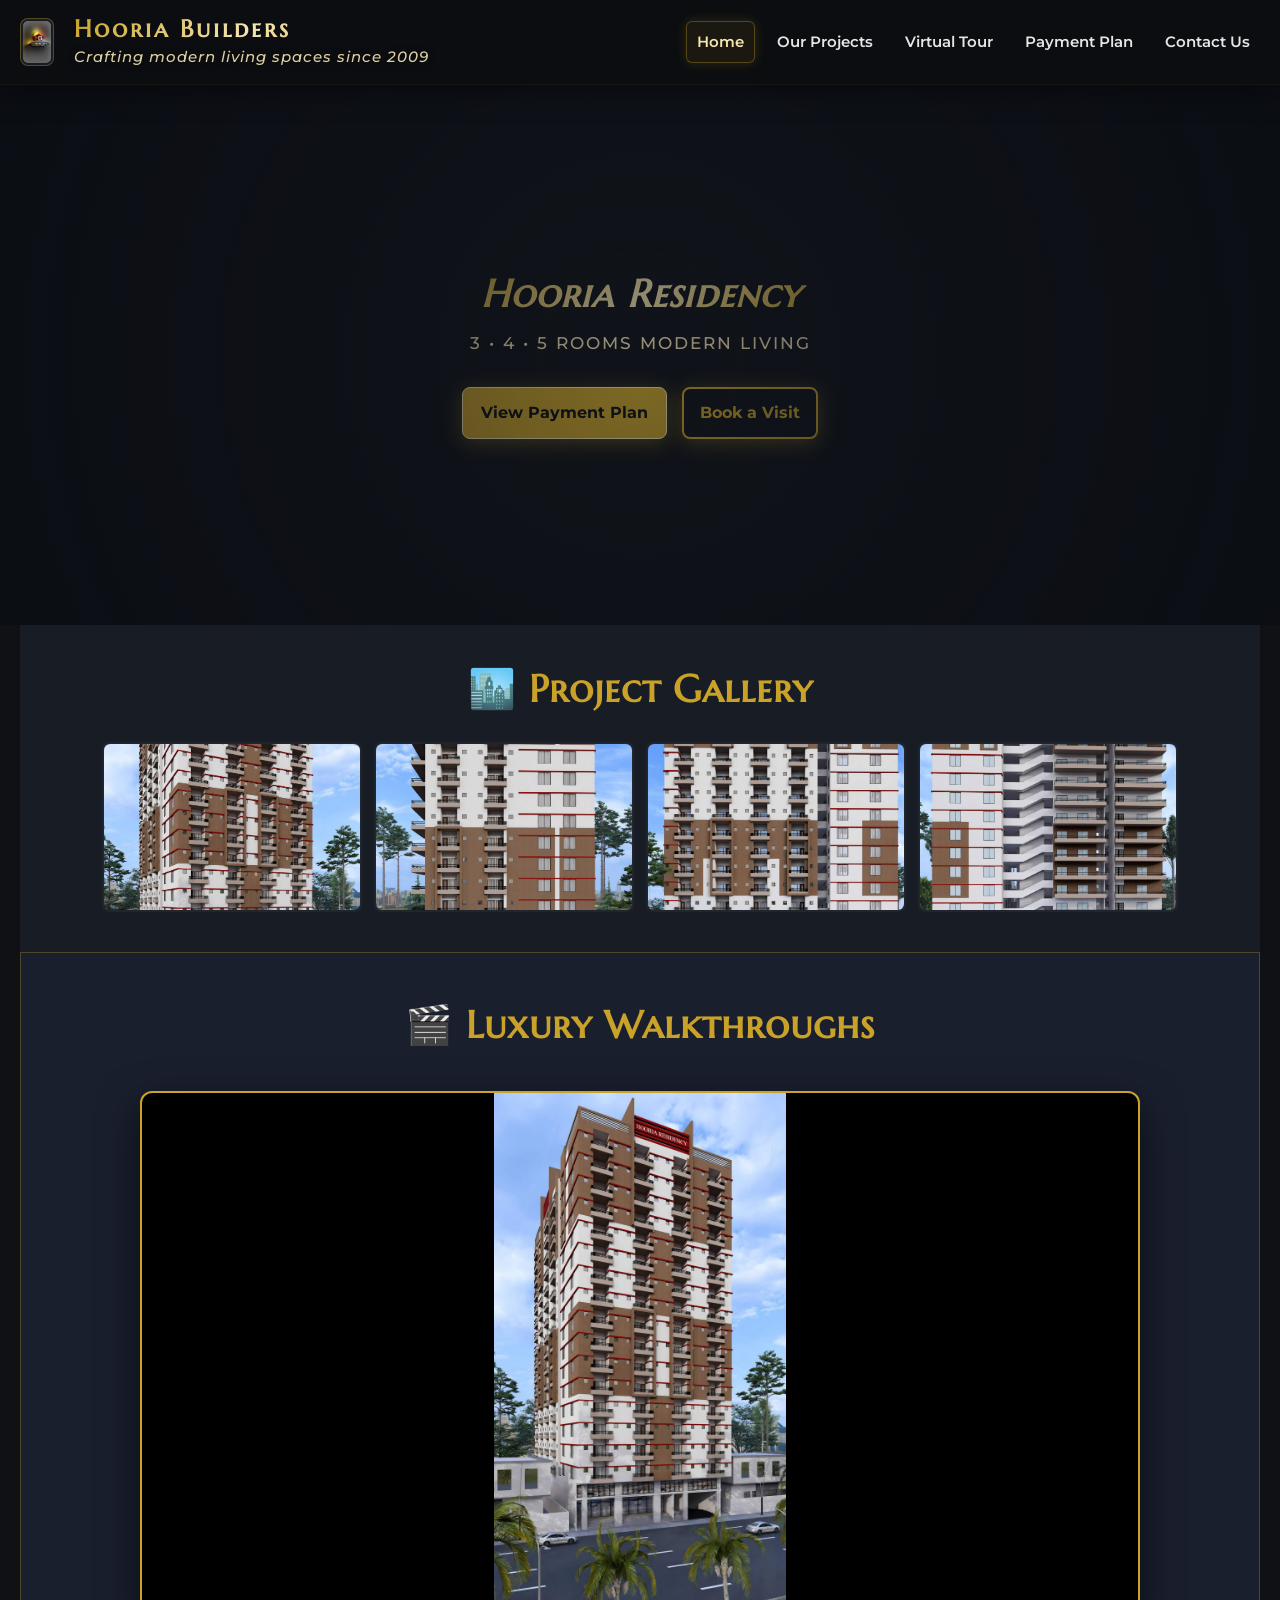
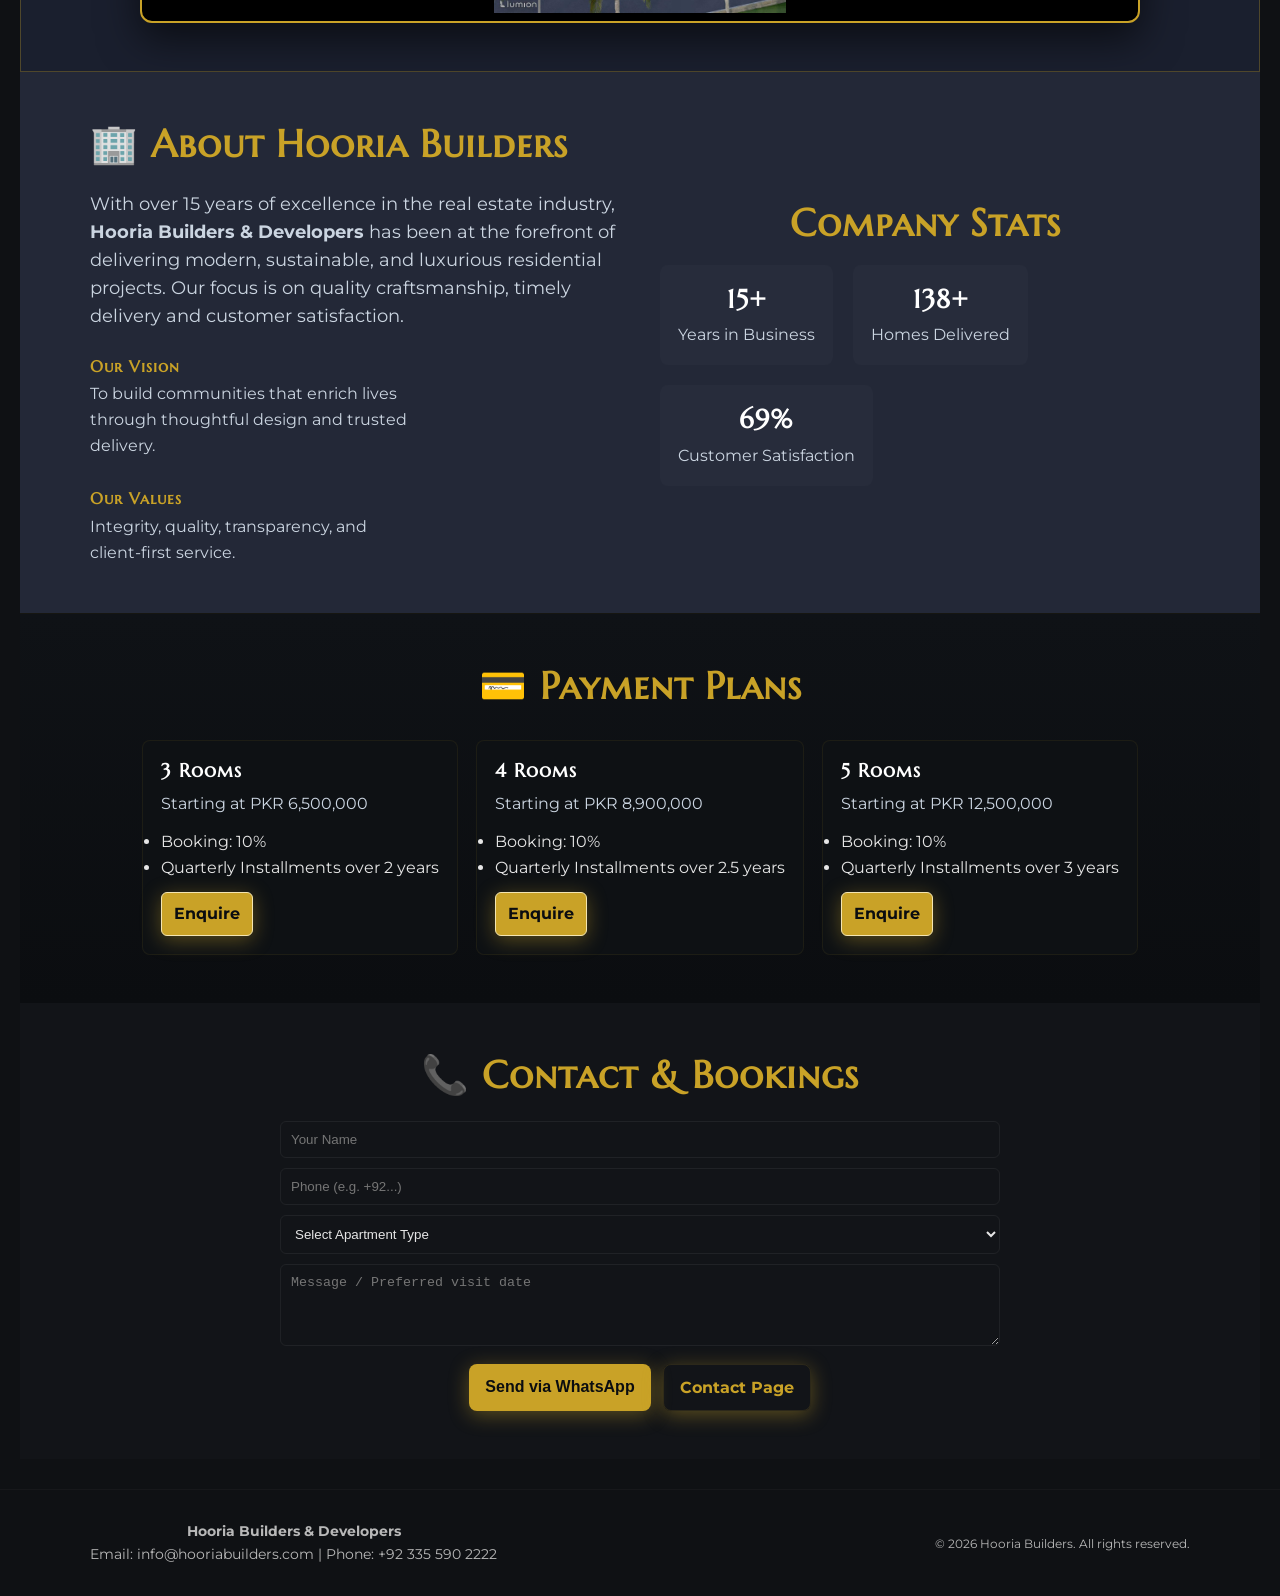
==== commit d77f8487: "Update index.html layout and script fixes" ====
--- a/index.html
+++ b/index.html
@@ -1,18 +1,25 @@
 <!DOCTYPE html>
 <html lang="en">
 <head>
-  <meta charset="UTF-8">
-  <meta name="viewport" content="width=device-width, initial-scale=1.0">
+  <meta charset="UTF-8" />
+  <meta name="viewport" content="width=device-width, initial-scale=1.0"/>
   <title>Hooria Residency | Hooria Builders & Developers</title>
-  <meta name="description" content="Hooria Residency offers luxury 3, 4, and 5-room executive apartments in Nazimabad, Karachi. Featuring 24/7 security, power backup, basement parking, and flexible payment plans.">
-  
+
   <link rel="preconnect" href="https://fonts.googleapis.com">
   <link rel="preconnect" href="https://fonts.gstatic.com" crossorigin>
   <link rel="preconnect" href="https://cdnjs.cloudflare.com">
 
+  <!-- Your site stylesheet -->
   <link rel="stylesheet" href="style.css">
 
-  <link rel="stylesheet" href="https://cdnjs.cloudflare.com/ajax/libs/font-awesome/6.4.0/css/all.min.css" media="print" onload="this.media='all'"/>
+  <!-- Font Awesome loaded async -->
+  <link rel="stylesheet"
+        href="https://cdnjs.cloudflare.com/ajax/libs/font-awesome/6.4.0/css/all.min.css"
+        media="print" onload="this.media='all'"/>
+  <noscript>
+    <link rel="stylesheet" href="https://cdnjs.cloudflare.com/ajax/libs/font-awesome/6.4.0/css/all.min.css">
+  </noscript>
+
   <!-- Meta Pixel Code -->
   <script>
   !function(f,b,e,v,n,t,s)
@@ -30,675 +37,326 @@
   src="https://www.facebook.com/tr?id=1715560959493003&ev=PageView&noscript=1"
   /></noscript>
   <!-- End Meta Pixel Code -->
+
+  <style>
+  /* ===== SCROLL REVEAL ANIMATION ===== */
+  .reveal {
+    opacity: 0;
+    transform: translateY(60px);
+    transition: all 0.9s ease;
+  }
+  .reveal.active {
+    opacity: 1;
+    transform: translateY(0);
+  }
+
+  /* ===== SMOOTH HOVER EFFECT ===== */
+  .card, .fp-slide, .grid > div {
+    transition: all 0.4s ease;
+  }
+  .card:hover, .fp-slide:hover {
+    transform: translateY(-8px);
+  }
+
+  /* ===== BUTTON ANIMATION ===== */
+  .btn {
+    transition: all 0.3s ease;
+    cursor: pointer;
+  }
+  .btn:hover {
+    transform: scale(1.05);
+    box-shadow: 0 8px 25px rgba(201,162,39,0.4);
+  }
+
+  /* ===== IMAGE ZOOM ===== */
+  .img, .slider img {
+    transition: transform 0.6s ease;
+  }
+  .img:hover, .slider img:hover {
+    transform: scale(1.05);
+  }
+
+  /* ===== HERO FADE IN ===== */
+  .hero-content {
+    opacity: 0;
+    transform: translateY(40px);
+    animation: heroFade 1.5s ease forwards;
+  }
+  @keyframes heroFade {
+    to {
+      opacity: 1;
+      transform: translateY(0);
+    }
+  }
+
+  /* ===== SMOOTH SCROLL ===== */
+  html {
+    scroll-behavior: smooth;
+  }
+
+  /* Minimal layout helpers for fallback if style.css isn't present */
+  body { margin:0; font-family: 'Montserrat', sans-serif; background:#0f1114; color:#e6e6e6; }
+  .header { display:flex; align-items:center; gap:20px; padding:14px 20px; background:#0b0d10; position:sticky; top:0; z-index:100; border-bottom:1px solid rgba(201,162,39,0.06); }
+  .header img { height:48px; }
+  #main-nav { margin-left:auto; display:flex; gap:12px; align-items:center; }
+  #main-nav a { color:#e6e6e6; text-decoration:none; padding:8px 10px; border-radius:6px; }
+  #main-nav a.active, #main-nav a:hover { background:rgba(201,162,39,0.08); color:#f4e5b1; }
+  .hamburger { display:none; background:transparent; border:none; flex-direction:column; gap:4px; }
+  .hamburger span { display:block; width:22px; height:2px; background:#e6e6e6; border-radius:2px; }
+  @media (max-width:900px) {
+    #main-nav { display:none; position:absolute; right:12px; top:66px; background:#0c0f13; padding:10px; border-radius:8px; flex-direction:column; }
+    .hamburger { display:flex; margin-left:auto; }
+  }
+
+  .hero { position:relative; min-height:60vh; display:flex; align-items:center; justify-content:center; overflow:hidden; }
+  .hero-video { position:absolute; inset:0; width:100%; height:100%; object-fit:cover; opacity:0.35; }
+  .hero-content { position:relative; z-index:2; text-align:center; padding:60px 20px; }
+  .section { padding:48px 20px; }
+  .img-slider { display:flex; gap:12px; justify-content:center; flex-wrap:wrap; }
+  .img-slider img { width:260px; height:170px; object-fit:cover; border-radius:8px; border:2px solid rgba(255,255,255,0.04); cursor:pointer; }
+  .grid { display:grid; gap:20px; }
+  .stats { display:flex; gap:20px; flex-wrap:wrap; }
+  .stat { background:rgba(255,255,255,0.02); padding:18px; border-radius:8px; text-align:center; min-width:110px; }
+  footer { padding:30px 20px; text-align:center; color:#b8b8b8; font-size:0.9em; border-top:1px solid rgba(255,255,255,0.03); margin-top:30px; }
+  .contact-form { display:grid; gap:10px; max-width:720px; margin:0 auto; }
+  input, textarea, select { padding:10px; border-radius:6px; border:1px solid rgba(255,255,255,0.06); background:transparent; color:inherit; outline:none; }
+  .plan-cards { display:flex; gap:18px; flex-wrap:wrap; justify-content:center; }
+  .plan { background:#0e1114; padding:18px; border-radius:8px; min-width:220px; border:1px solid rgba(201,162,39,0.08); }
+  /* modal */
+  #imgModal { display:none; position:fixed; inset:0; background:rgba(0,0,0,0.8); align-items:center; justify-content:center; z-index:2000; }
+  #imgModal img { max-width:98%; max-height:90%; border-radius:8px; }
+  #imgModal .close { position:absolute; right:20px; top:20px; font-size:26px; color:#fff; cursor:pointer; }
+  </style>
 </head>
 
 <body>
+
+<script>
+/* ===== TAB & MODAL FUNCTIONS (FIXED) ===== */
+function openTab(event, tabId){
+  document.querySelectorAll(".tab-content").forEach(tab=>tab.classList.remove("active"))
+  document.querySelectorAll(".tab-btn").forEach(btn=>btn.classList.remove("active"))
+
+  const target = document.getElementById(tabId);
+  if(target) target.classList.add("active")
+  if(event && event.target) {
+    event.target.classList.add("active")
+  }
+}
+
+function openModal(src){
+  document.getElementById("imgModal").style.display="flex"
+  document.getElementById("modalImg").src=src
+}
+
+function closeModal(){
+  document.getElementById("imgModal").style.display="none"
+}
+
+/* ===== MOBILE NAV TOGGLE ===== */
+document.addEventListener("DOMContentLoaded", function() {
+  const hamburger = document.getElementById("hamburger");
+  const nav = document.getElementById("main-nav");
+  if(hamburger && nav) {
+    hamburger.addEventListener("click", function(){
+      const expanded = this.getAttribute("aria-expanded") === "true";
+      this.setAttribute("aria-expanded", !expanded);
+      if(nav.style.display === "flex") nav.style.display = "none";
+      else nav.style.display = "flex";
+    });
+    nav.querySelectorAll("a").forEach(link => {
+      link.addEventListener("click", function(){
+        if (window.innerWidth <= 900) {
+          nav.style.display = "none";
+          hamburger.setAttribute("aria-expanded", "false");
+        }
+      });
+    });
+  }
+});
+</script>
 
 <!-- NAVBAR -->
 <header class="header">
-  <div style="display: flex; align-items: center; gap: 15px;">
-    <a href="index.html">
-      <img src="assets/images/logo.png" alt="Hooria Builders Logo" width="55" height="55">
-    </a>
-    <div>
-      <h2 id="cms-site-title" class="text-gold" style="font-size: 1.6rem; font-weight: 800;">HOORIA <span>RESIDENCY</span></h2>
-      <div id="cms-site-slogan" class="slogan" style="font-style: italic; color: #f4e5b1;">Hooria Residency — Luxury living, ready today in the heart of Karachi.</div>
-    </div>
-  </div>
-  
+  <img src="assets/images/logo.png" alt="Hooria Builders Logo">
+  <div style="display:flex;flex-direction:column;">
+    <h2 id="cms-site-title" style="font-family: 'Marcellus SC', serif; font-weight: 800; letter-spacing: 3px; background: linear-gradient(135deg, #c9a227 0%, #f4e5b1 50%, #c9a227 100%); -webkit-background-clip: text; color:transparent; margin:0;">Hooria Builders</h2>
+    <div id="cms-site-slogan" class="slogan" style="font-family: 'Montserrat', sans-serif; font-style: italic; font-weight: 500; color: #f4e5b1; letter-spacing: 1px; text-shadow: 0 1px 8px rgba(0,0,0,0.6); font-size:0.95rem;">Crafting modern living spaces since 2009</div>
+  </div>
+
   <button class="hamburger" id="hamburger" aria-label="Toggle navigation" aria-expanded="false">
     <span></span>
     <span></span>
     <span></span>
   </button>
-  
-  <nav id="main-nav">
+
+  <nav id="main-nav" aria-label="Main navigation">
     <a href="index.html" class="active">Home</a>
     <a href="projects.html">Our Projects</a>
     <a href="virtual-tour.html">Virtual Tour</a>
     <a href="#plans">Payment Plan</a>
-    <a href="contact.html">Contact Us</a>
+    <a href="#contact">Contact Us</a>
   </nav>
 </header>
 
-<!-- HERO SECTION -->
 <section class="hero">
-  <video autoplay muted loop playsinline preload="auto" class="hero-video" id="hero-bg-video">
+  <video autoplay muted loop playsinline preload="auto" class="hero-video" aria-hidden="true">
     <source src="assets/video/hero1.mp4" type="video/mp4">
     <source src="assets/video/hero2.mp4" type="video/mp4">
     <source src="assets/video/hero3.mp4" type="video/mp4">
   </video>
 
-  <div class="hero-content">
-    <h1 id="cms-hero-title" class="text-gold" style="font-style: italic; font-weight: 900;">Experience a New Standard of Luxury Living in the Heart of Karachi</h1>
-    <p id="cms-hero-subtitle">3 • 4 • 5 Rooms Modern Executive Apartments</p>
-    
-    <div style="margin-top: 35px; display: flex; gap: 16px; justify-content: center; flex-wrap: wrap;">
-      <a id="cms-hero-btn1" href="#plans" class="btn"><i class="fa-solid fa-file-invoice-dollar"></i> View Payment Plan</a>
-      <a id="cms-hero-btn2" href="#contact" class="btn btn-outline"><i class="fa-solid fa-calendar-check"></i> Book a Visit</a>
-    </div>
-  </div>
-</section>
-
-<!-- PROJECT GALLERY -->
-<section class="section" style="text-align: center;">
-  <h2>🏙️ Project Gallery</h2>
-  <div class="grid" style="grid-template-columns: repeat(auto-fit, minmax(240px, 1fr)); gap: 20px;">
-    <div class="card" onclick="openModal('assets/images/Front.jpg')" style="cursor: pointer;">
-      <img src="assets/images/Front.jpg" alt="Hooria Residency Front View" style="width: 100%; border-radius: 10px; height: 320px; object-fit: cover;" loading="lazy">
-      <h3 style="margin-top: 12px; color: var(--gold-light); font-size: 1.1rem;">Front View</h3>
-    </div>
-    <div class="card" onclick="openModal('assets/images/Back.jpg')" style="cursor: pointer;">
-      <img src="assets/images/Back.jpg" alt="Hooria Residency Back View" style="width: 100%; border-radius: 10px; height: 320px; object-fit: cover;" loading="lazy">
-      <h3 style="margin-top: 12px; color: var(--gold-light); font-size: 1.1rem;">Back Elevation View</h3>
-    </div>
-    <div class="card" onclick="openModal('assets/images/Left.jpg')" style="cursor: pointer;">
-      <img src="assets/images/Left.jpg" alt="Hooria Residency Left View" style="width: 100%; border-radius: 10px; height: 320px; object-fit: cover;" loading="lazy">
-      <h3 style="margin-top: 12px; color: var(--gold-light); font-size: 1.1rem;">Left Side View</h3>
-    </div>
-    <div class="card" onclick="openModal('assets/images/Right.jpg')" style="cursor: pointer;">
-      <img src="assets/images/Right.jpg" alt="Hooria Residency Right View" style="width: 100%; border-radius: 10px; height: 320px; object-fit: cover;" loading="lazy">
-      <h3 style="margin-top: 12px; color: var(--gold-light); font-size: 1.1rem;">Right Elevation View</h3>
-    </div>
-  </div>
-</section>
-
-<!-- VIDEO SHOWCASE -->
-<section id="videos" class="section dark">
-  <h2>🎬 Luxury Walkthroughs</h2>
+  <div class="hero-content" role="region" aria-label="Hero">
+    <h1 id="cms-hero-title" style="font-family: 'Marcellus SC', serif; font-weight: 900; font-style: italic; background: linear-gradient(135deg, #c9a227 0%, #f4e5b1 50%, #c9a227 100%); -webkit-background-clip: text; color:transparent; font-size:2.4rem; margin:0;">Hooria Residency</h1>
+    <p id="cms-hero-subtitle" style="margin-top:10px; color:#f4e5b1; font-size:1.05rem;">3 • 4 • 5 Rooms Modern Living</p>
+
+    <div style="margin-top: 30px; display: flex; gap: 15px; justify-content: center;">
+      <a id="cms-hero-btn1" href="#plans" class="btn" style="background:#c9a227; color:#0b0d10; padding:12px 18px; border-radius:8px; text-decoration:none;">View Payment Plan</a>
+      <a id="cms-hero-btn2" href="#contact" class="btn" style="background: transparent; border: 2px solid #c9a227; color: #c9a227; padding:10px 16px; border-radius:8px; text-decoration:none;">Book a Visit</a>
+    </div>
+  </div>
+</section>
+
+<!-- IMAGE SLIDER SECTION -->
+<section class="section" style="background: #181c24; padding: 40px 20px; text-align: center;">
+  <h2 style="color:#c9a227; margin-bottom: 28px;">🏙️ Project Gallery</h2>
+  <div class="img-slider" aria-label="Project gallery">
+    <img src="assets/images/Front.jpg" alt="Hooria Residency Front View" loading="lazy" onclick="openModal('assets/images/Front.jpg')">
+    <img src="assets/images/Back.jpg" alt="Hooria Residency Back View" loading="lazy" onclick="openModal('assets/images/Back.jpg')">
+    <img src="assets/images/Left.jpg" alt="Hooria Residency Left View" loading="lazy" onclick="openModal('assets/images/Left.jpg')">
+    <img src="assets/images/Right.jpg" alt="Hooria Residency Right View" loading="lazy" onclick="openModal('assets/images/Right.jpg')">
+  </div>
+</section>
+
+<!-- VIDEO SHOWCASE SECTION -->
+<section id="videos" class="section" style="background: #1a1f2e; border: 1px solid rgba(201, 162, 39, 0.3);">
+  <h2 style="text-align:center; color:#c9a227; margin-bottom: 40px; font-family: 'Marcellus SC', serif;">🎬 Luxury Walkthroughs</h2>
+
   <div class="video-container" style="max-width: 1000px; margin: 0 auto;">
-    <div style="position: relative; border-radius: 16px; overflow: hidden; border: 2px solid var(--gold-primary); background: #000; box-shadow: 0 15px 40px rgba(0,0,0,0.6);">
-      <video id="featured-video" autoplay muted loop playsinline preload="auto" poster="assets/images/Front.jpg" onclick="this.paused ? this.play() : this.pause()" style="width: 100%; max-height: 520px; object-fit: cover; display: block; cursor: pointer;">
-        <source src="assets/video/Hooria.mp4" type="video/mp4">
+    <!-- Main Video Player -->
+    <div class="main-video-player" style="position: relative; border-radius: 12px; overflow: hidden; border: 2px solid #c9a227; background: #000; box-shadow: 0 15px 40px rgba(0,0,0,0.6);">
+      <video id="featured-video" autoplay muted loop playsinline preload="auto" poster="assets/images/Front.jpg" onclick="this.paused ? this.play() : this.pause()" style="width: 100%; max-height:520px;">
+        <source src="assets/video/new.mp4" type="video/mp4">
+        Your browser does not support the video tag.
       </video>
     </div>
-    <p style="text-align: center; margin-top: 15px; font-size: 0.9rem; color: var(--text-muted);">
-      <i class="fa-solid fa-circle-info"></i> Click video frame to pause/play walkthrough.
-    </p>
-  </div>
-</section>
-
-<!-- ABOUT & STATS -->
-<section class="section">
-  <div class="grid" style="grid-template-columns: repeat(auto-fit, minmax(320px, 1fr)); gap: 40px; align-items: center;">
+  </div>
+</section>
+
+<!-- ABOUT & STATS SECTION -->
+<section class="section" style="background: #232837;">
+  <div class="grid" style="grid-template-columns: 1fr 1fr; gap: 40px; align-items: center; max-width:1100px; margin:0 auto;">
     <div>
-      <h2 id="cms-about-title" style="text-align: left; margin-bottom: 20px;">🏢 About Hooria Builders</h2>
-      <p id="cms-about-text" style="font-size: 1.05em; margin-bottom: 25px;">
-        With over 15 years of excellence in real estate development, <strong>Hooria Builders & Developers</strong> has been at the forefront of transforming Karachi's skyline. Our commitment to quality, transparency, and timely delivery has made us a trusted name for thousands of families.
-      </p>
-      <div style="display: flex; gap: 20px; flex-wrap: wrap;">
-        <div style="flex: 1; min-width: 200px; background: var(--bg-card); padding: 18px; border-radius: 12px; border-left: 3px solid var(--gold-primary);">
-          <h4 id="cms-about-vision-title" style="color: var(--gold-primary); margin-bottom: 6px;"><i class="fa-solid fa-eye"></i> Our Vision</h4>
-          <p id="cms-about-vision-text" style="font-size: 0.9em;">To be the most trusted name in real estate by providing innovative and sustainable living solutions.</p>
+      <h2 id="cms-about-title" style="color:#c9a227; margin-bottom: 20px; text-align: left;">🏢 About Hooria Builders</h2>
+      <p id="cms-about-text" style="font-size: 1.1em; margin-bottom: 15px;">With over 15 years of excellence in the real estate industry, <strong>Hooria Builders & Developers</strong> has been at the forefront of delivering modern, sustainable, and luxurious residential projects. Our focus is on quality craftsmanship, timely delivery and customer satisfaction.</p>
+
+      <div style="margin-top: 25px; display: flex; gap: 30px; flex-wrap:wrap;">
+        <div>
+          <h4 id="cms-about-vision-title" style="color: #c9a227; margin-bottom: 5px;">Our Vision</h4>
+          <p style="max-width:320px;">To build communities that enrich lives through thoughtful design and trusted delivery.</p>
         </div>
-        <div style="flex: 1; min-width: 200px; background: var(--bg-card); padding: 18px; border-radius: 12px; border-left: 3px solid var(--gold-primary);">
-          <h4 id="cms-about-mission-title" style="color: var(--gold-primary); margin-bottom: 6px;"><i class="fa-solid fa-bullseye"></i> Our Mission</h4>
-          <p id="cms-about-mission-text" style="font-size: 0.9em;">To deliver high-quality, luxury homes on time, every time, while maintaining high ethical standards.</p>
+        <div>
+          <h4 id="cms-about-values-title" style="color: #c9a227; margin-bottom: 5px;">Our Values</h4>
+          <p style="max-width:320px;">Integrity, quality, transparency, and client-first service.</p>
         </div>
       </div>
     </div>
-    
-    <div style="display: grid; grid-template-columns: 1fr 1fr; gap: 20px;">
-      <div style="padding: 24px; background: var(--bg-card); border: 1px solid var(--border-gold); border-radius: 14px; text-align: center;">
-        <h3 class="stat-number" data-target="15" data-suffix="+" style="font-size: 2.8em; color: var(--gold-primary); margin-bottom: 4px;">15+</h3>
-        <p style="font-size: 0.85em; text-transform: uppercase; letter-spacing: 1px;">Years Exp.</p>
-      </div>
-      <div style="padding: 24px; background: var(--bg-card); border: 1px solid var(--border-gold); border-radius: 14px; text-align: center;">
-        <h3 class="stat-number" data-target="500" data-suffix="+" style="font-size: 2.8em; color: var(--gold-primary); margin-bottom: 4px;">500+</h3>
-        <p style="font-size: 0.85em; text-transform: uppercase; letter-spacing: 1px;">Happy Units</p>
-      </div>
-      <div style="padding: 24px; background: var(--bg-card); border: 1px solid var(--border-gold); border-radius: 14px; text-align: center;">
-        <h3 class="stat-number" data-target="4" data-suffix="" style="font-size: 2.8em; color: var(--gold-primary); margin-bottom: 4px;">04</h3>
-        <p style="font-size: 0.85em; text-transform: uppercase; letter-spacing: 1px;">Mega Projects</p>
-      </div>
-      <div style="padding: 24px; background: var(--bg-card); border: 1px solid var(--border-gold); border-radius: 14px; text-align: center;">
-        <h3 class="stat-number" data-target="100" data-suffix="%" style="font-size: 2.8em; color: var(--gold-primary); margin-bottom: 4px;">100%</h3>
-        <p style="font-size: 0.85em; text-transform: uppercase; letter-spacing: 1px;">Title Clear</p>
-      </div>
-    </div>
-  </div>
-</section>
-
-<!-- AMENITIES -->
-<section class="section">
-  <h2>💎 World-Class Amenities</h2>
-  <div class="grid" style="grid-template-columns: repeat(auto-fit, minmax(180px, 1fr)); gap: 24px;">
-    <div class="card" style="text-align: center; padding: 25px 15px;">
-      <i class="fa-solid fa-shield-halved" style="font-size: 2.8em; color: var(--gold-primary); margin-bottom: 15px;"></i>
-      <h3 style="font-size: 1.15rem; color: var(--gold-light); margin-bottom: 6px;">24/7 Security</h3>
-      <p style="font-size: 0.88rem;">CCTV surveillance and professional guards.</p>
-    </div>
-    <div class="card" style="text-align: center; padding: 25px 15px;">
-      <i class="fa-solid fa-bolt" style="font-size: 2.8em; color: var(--gold-primary); margin-bottom: 15px;"></i>
-      <h3 style="font-size: 1.15rem; color: var(--gold-light); margin-bottom: 6px;">Power Backup</h3>
-      <p style="font-size: 0.88rem;">Standby generators for uninterrupted life.</p>
-    </div>
-    <div class="card" style="text-align: center; padding: 25px 15px;">
-      <i class="fa-solid fa-square-parking" style="font-size: 2.8em; color: var(--gold-primary); margin-bottom: 15px;"></i>
-      <h3 style="font-size: 1.15rem; color: var(--gold-light); margin-bottom: 6px;">Secure Parking</h3>
-      <p style="font-size: 0.88rem;">Spacious basements for your vehicles.</p>
-    </div>
-    <div class="card" style="text-align: center; padding: 25px 15px;">
-      <i class="fa-solid fa-elevator" style="font-size: 2.8em; color: var(--gold-primary); margin-bottom: 15px;"></i>
-      <h3 style="font-size: 1.15rem; color: var(--gold-light); margin-bottom: 6px;">High-Speed Lifts</h3>
-      <p style="font-size: 0.88rem;">Branded elevators for easy access.</p>
-    </div>
-    <div class="card" style="text-align: center; padding: 25px 15px;">
-      <i class="fa-solid fa-mosque" style="font-size: 2.8em; color: var(--gold-primary); margin-bottom: 15px;"></i>
-      <h3 style="font-size: 1.15rem; color: var(--gold-light); margin-bottom: 6px;">Prayer Area</h3>
-      <p style="font-size: 0.88rem;">Peaceful environment for worship.</p>
-    </div>
-    <div class="card" style="text-align: center; padding: 25px 15px;">
-      <i class="fa-solid fa-child-reaching" style="font-size: 2.8em; color: var(--gold-primary); margin-bottom: 15px;"></i>
-      <h3 style="font-size: 1.15rem; color: var(--gold-light); margin-bottom: 6px;">Kids Play Area</h3>
-      <p style="font-size: 0.88rem;">Safe and fun zone for your children.</p>
-    </div>
-  </div>
-</section>
-
-<!-- ONGOING PROJECTS -->
-<section class="section dark">
-  <h2>🏗️ Our Ongoing Projects</h2>
-  <div style="max-width: 900px; margin: 0 auto;">
-    <div class="card" style="position: relative; border: 2px solid var(--accent-green);">
-      <span style="position: absolute; top: 15px; right: 15px; background: var(--accent-green); color: #fff; padding: 6px 16px; border-radius: 20px; font-weight: 700; font-size: 0.85em; z-index: 10;">📢 BOOKING OPEN</span>
-      
-      <video id="ongoing-video" autoplay muted loop playsinline preload="auto" poster="assets/images/Front.jpg" onclick="this.paused ? this.play() : this.pause()" style="width:100%; height:450px; object-fit: cover; border-bottom: 2px solid var(--gold-primary); cursor: pointer;">
-        <source src="assets/video/Hooria.mp4" type="video/mp4">
-      </video>
-      
-      <div style="padding: 24px 10px 10px 10px;">
-        <h3 style="font-size: 1.8rem; color: var(--gold-primary); margin-bottom: 10px;">Hooria Residency</h3>
-        <p style="font-size: 1.05rem;">Premium apartments in Nazimabad with modern amenities and flexible payment plans.</p>
-        
-        <div style="margin-top: 20px; padding: 16px; background: var(--bg-dark); border-radius: 10px; display: grid; grid-template-columns: repeat(auto-fit, minmax(200px, 1fr)); gap: 10px;">
-          <p><strong><i class="fa-solid fa-door-open" style="color:var(--gold-primary);"></i> Type:</strong> 3, 4 & 5 Rooms Apartments</p>
-          <p><strong><i class="fa-solid fa-location-dot" style="color:var(--gold-primary);"></i> Location:</strong> Nazimabad, Karachi</p>
-          <p><strong><i class="fa-solid fa-bars-progress" style="color:var(--gold-primary);"></i> Status:</strong> Construction in Progress</p>
-          <p style="color: var(--accent-green); font-weight: 700;"><i class="fa-solid fa-circle-check"></i> Limited Units Available</p>
+
+    <div>
+      <h2 style="color:#c9a227; margin-bottom:16px;">Company Stats</h2>
+      <div class="stats" role="list">
+        <div class="stat" role="listitem">
+          <h3 style="font-size:1.6rem; margin:0;">15+</h3>
+          <p style="margin:6px 0 0;">Years in Business</p>
         </div>
-
-        <div style="margin-top: 20px; display: flex; gap: 15px; flex-wrap: wrap;">
-          <a href="https://wa.me/923355902222" class="btn btn-whatsapp" target="_blank">
-            <i class="fa-brands fa-whatsapp"></i> Book Now
-          </a>
-          <a href="#plans" class="btn btn-outline"><i class="fa-solid fa-table-cells"></i> View Payment Plan</a>
+        <div class="stat" role="listitem">
+          <h3 style="font-size:1.6rem; margin:0;">200+</h3>
+          <p style="margin:6px 0 0;">Homes Delivered</p>
+        </div>
+        <div class="stat" role="listitem">
+          <h3 style="font-size:1.6rem; margin:0;">98%</h3>
+          <p style="margin:6px 0 0;">Customer Satisfaction</p>
         </div>
       </div>
     </div>
   </div>
 </section>
 
-<!-- LOCATION ADVANTAGES -->
-<section id="location-advantages" class="section">
-  <h2>📍 Prime Location Advantages</h2>
-  <div class="grid" style="grid-template-columns: repeat(auto-fit, minmax(250px, 1fr)); gap: 24px;">
-    <div class="card" style="text-align: center; border-bottom: 3px solid var(--gold-primary);">
-      <i class="fa-solid fa-school" style="font-size: 2.5em; color: var(--gold-primary); margin-bottom: 15px;"></i>
-      <h3 style="color: var(--gold-light); margin-bottom: 8px;">Education Hub</h3>
-      <p style="font-size: 0.9em;">Proximity to Karachi's top-rated schools and universities for your children's future.</p>
-    </div>
-    <div class="card" style="text-align: center; border-bottom: 3px solid var(--gold-primary);">
-      <i class="fa-solid fa-hospital" style="font-size: 2.5em; color: var(--gold-primary); margin-bottom: 15px;"></i>
-      <h3 style="color: var(--gold-light); margin-bottom: 8px;">Healthcare Access</h3>
-      <p style="font-size: 0.9em;">Minutes away from 24/7 multi-specialty hospitals and healthcare centers.</p>
-    </div>
-    <div class="card" style="text-align: center; border-bottom: 3px solid var(--gold-primary);">
-      <i class="fa-solid fa-cart-shopping" style="font-size: 2.5em; color: var(--gold-primary); margin-bottom: 15px;"></i>
-      <h3 style="color: var(--gold-light); margin-bottom: 8px;">Shopping & Retail</h3>
-      <p style="font-size: 0.9em;">Easy access to supermarkets, shopping malls, and local commercial markets.</p>
-    </div>
-    <div class="card" style="text-align: center; border-bottom: 3px solid var(--gold-primary);">
-      <i class="fa-solid fa-road" style="font-size: 2.5em; color: var(--gold-primary); margin-bottom: 15px;"></i>
-      <h3 style="color: var(--gold-light); margin-bottom: 8px;">Great Connectivity</h3>
-      <p style="font-size: 0.9em;">Seamless connection to main arterial roads and public transportation networks.</p>
-    </div>
-  </div>
-</section>
-
-<!-- COMPLETED PROJECTS -->
-<section class="section">
-  <h2>Our Completed Projects</h2>
-  <div class="grid" style="grid-template-columns: repeat(auto-fit, minmax(260px, 1fr)); gap: 24px;">
-    <div class="card" onclick="openProjectModal('project1')" style="cursor: pointer;">
-      <img src="assets/images/bismillah-terrace.jpeg" alt="Bismillah Terrace" style="width: 100%; height: 200px; object-fit: cover; border-radius: 10px;" loading="lazy">
-      <h3 style="margin: 15px 0 8px 0; color: var(--gold-primary);">Bismillah Terrace</h3>
-      <p style="font-size: 0.9em;">Modern apartments with all amenities, ready for possession.</p>
-      <button class="btn btn-outline" style="margin-top: 15px; padding: 8px 16px; font-size: 0.85rem; width: 100%;">View Details</button>
-    </div>
-    <div class="card" onclick="openProjectModal('project2')" style="cursor: pointer;">
-      <img src="assets/images/bismillah-terrace1.jpeg" alt="Bismillah Terrace 1" style="width: 100%; height: 200px; object-fit: cover; border-radius: 10px;" loading="lazy">
-      <h3 style="margin: 15px 0 8px 0; color: var(--gold-primary);">Bismillah Terrace 1</h3>
-      <p style="font-size: 0.9em;">Spacious living in a prime location of Karachi.</p>
-      <button class="btn btn-outline" style="margin-top: 15px; padding: 8px 16px; font-size: 0.85rem; width: 100%;">View Details</button>
-    </div>
-    <div class="card" onclick="openProjectModal('project3')" style="cursor: pointer;">
-      <img src="assets/images/bismillah-terrace2.jpeg" alt="Bismillah Terrace 2" style="width: 100%; height: 200px; object-fit: cover; border-radius: 10px;" loading="lazy">
-      <h3 style="margin: 15px 0 8px 0; color: var(--gold-primary);">Bismillah Terrace 2</h3>
-      <p style="font-size: 0.9em;">Elegant design and immediate possession available.</p>
-      <button class="btn btn-outline" style="margin-top: 15px; padding: 8px 16px; font-size: 0.85rem; width: 100%;">View Details</button>
-    </div>
-    <div class="card" onclick="openProjectModal('project4')" style="cursor: pointer;">
-      <img src="assets/images/bismillah-terrace3.jpeg" alt="Bismillah Terrace 3" style="width: 100%; height: 200px; object-fit: cover; border-radius: 10px;" loading="lazy">
-      <h3 style="margin: 15px 0 8px 0; color: var(--gold-primary);">Bismillah Terrace 3</h3>
-      <p style="font-size: 0.9em;">Luxury apartments with flexible payment plans.</p>
-      <button class="btn btn-outline" style="margin-top: 15px; padding: 8px 16px; font-size: 0.85rem; width: 100%;">View Details</button>
-    </div>
-  </div>
-</section>
-
-<!-- PAYMENT PLAN SLIDER -->
-<section id="plans" class="section dark" style="text-align: center;">
-  <h2>Payment Plan</h2>
-
-  <div class="pp-slider-wrapper">
-    <button class="pp-slider-btn pp-prev" onclick="ppSlide(-1)" aria-label="Previous payment plan">&#10094;</button>
-    <div class="pp-slider-track" id="ppTrack">
-      <div class="pp-slide active"><img src="assets/images/payment-schedule-1.jpg" alt="Payment Schedule 1" onclick="openModal(this.src)"></div>
-      <div class="pp-slide"><img src="assets/images/payment-schedule-2.jpg" alt="Payment Schedule 2" onclick="openModal(this.src)"></div>
-      <div class="pp-slide"><img src="assets/images/payment-schedule-3.jpg" alt="Payment Schedule 3" onclick="openModal(this.src)"></div>
-      <div class="pp-slide"><img src="assets/images/payment-schedule-4.jpg" alt="Payment Schedule 4" onclick="openModal(this.src)"></div>
-      <div class="pp-slide"><img src="assets/images/payment-schedule-5.jpg" alt="Payment Schedule 5" onclick="openModal(this.src)"></div>
-      <div class="pp-slide"><img src="assets/images/payment-schedule-6.jpg" alt="Payment Schedule 6" onclick="openModal(this.src)"></div>
-      <div class="pp-slide"><img src="assets/images/payment-schedule-7.jpg" alt="Payment Schedule 7" onclick="openModal(this.src)"></div>
-      <div class="pp-slide"><img src="assets/images/payment-schedule-8.jpg" alt="Payment Schedule 8" onclick="openModal(this.src)"></div>
-      <div class="pp-slide"><img src="assets/images/payment-schedule-9.jpg" alt="Payment Schedule 9" onclick="openModal(this.src)"></div>
-      <div class="pp-slide"><img src="assets/images/payment-schedule-10.jpg" alt="Payment Schedule 10" onclick="openModal(this.src)"></div>
-    </div>
-    <button class="pp-slider-btn pp-next" onclick="ppSlide(1)" aria-label="Next payment plan">&#10095;</button>
-  </div>
-  
-  <div class="pp-dots" id="ppDots"></div>
-  
-  <div style="margin-top: 25px;">
-    <a href="assets/pdf/payment-schedule-1.pdf" class="btn" download>
-      <i class="fa-solid fa-file-pdf"></i> Download Payment Plan PDF
-    </a>
-  </div>
-</section>
-
-<!-- FLOOR PLANS SLIDER -->
-<section class="section" style="text-align: center;">
-  <h2>Floor Plans</h2>
-
-  <div class="fp-slider-wrapper">
-    <button class="fp-slider-btn fp-prev" onclick="fpSlide(-1)" aria-label="Previous floor plan">&#10094;</button>
-    <div class="fp-slider-track" id="fpTrack">
-      <div class="fp-slide active"><img src="assets/images/A TYPE.png" alt="A Type Floor Plan" onclick="openModal(this.src)"><p class="fp-label">A Type</p></div>
-      <div class="fp-slide"><img src="assets/images/A1 TYPE.png" alt="A1 Type Floor Plan" onclick="openModal(this.src)"><p class="fp-label">A-1 Type</p></div>
-      <div class="fp-slide"><img src="assets/images/B TYPE.png" alt="B Type Floor Plan" onclick="openModal(this.src)"><p class="fp-label">B Type</p></div>
-      <div class="fp-slide"><img src="assets/images/B-1 TYPE.png" alt="B-1 Type Floor Plan" onclick="openModal(this.src)"><p class="fp-label">B-1 Type</p></div>
-      <div class="fp-slide"><img src="assets/images/SPACIOUS B TYPE PLAN_page-0001.jpg" alt="Spacious B Type Floor Plan" onclick="openModal(this.src)"><p class="fp-label">Spacious B Type</p></div>
-      <div class="fp-slide"><img src="assets/images/1ST BASEMENT.png" alt="1st Basement Floor Plan" onclick="openModal(this.src)"><p class="fp-label">1st Basement</p></div>
-      <div class="fp-slide"><img src="assets/images/2ND BASEMENT.png" alt="2nd Basement Floor Plan" onclick="openModal(this.src)"><p class="fp-label">2nd Basement</p></div>
-    </div>
-    <button class="fp-slider-btn fp-next" onclick="fpSlide(1)" aria-label="Next floor plan">&#10095;</button>
-  </div>
-  
-  <div class="fp-dots" id="fpDots"></div>
-</section>
-
-<!-- TESTIMONIALS -->
-<section class="section">
-  <h2>💬 What Our Customers Say</h2>
-  <div class="grid" style="grid-template-columns: repeat(auto-fit, minmax(300px, 1fr)); gap: 24px;">
-    <div class="card" style="position: relative;">
-      <i class="fa-solid fa-quote-left" style="color: var(--gold-primary); font-size: 2.2em; opacity: 0.25; position: absolute; top: 20px; right: 20px;"></i>
-      <p style="font-style: italic; margin-bottom: 20px; color: var(--text-primary);">"Moving into Hooria Residency has been the best decision for my family. The quality of construction and the local amenities are unmatched in Nazimabad."</p>
-      <div style="display: flex; align-items: center; gap: 15px;">
-        <div style="width: 46px; height: 46px; background: var(--gold-primary); border-radius: 50%; color: #121722; font-weight: 800; display: flex; align-items: center; justify-content: center;">MA</div>
-        <div>
-          <h4 style="margin: 0; color: var(--gold-primary);">Mohammad Ali</h4>
-          <p style="margin: 0; font-size: 0.85em; color: var(--text-muted);">Business Owner</p>
-        </div>
-      </div>
-    </div>
-
-    <div class="card" style="position: relative;">
-      <i class="fa-solid fa-quote-left" style="color: var(--gold-primary); font-size: 2.2em; opacity: 0.25; position: absolute; top: 20px; right: 20px;"></i>
-      <p style="font-style: italic; margin-bottom: 20px; color: var(--text-primary);">"The payment plan was very flexible, allowing me to secure my dream home without financial stress. The team at Hooria is very professional."</p>
-      <div style="display: flex; align-items: center; gap: 15px;">
-        <div style="width: 46px; height: 46px; background: var(--gold-primary); border-radius: 50%; color: #121722; font-weight: 800; display: flex; align-items: center; justify-content: center;">SA</div>
-        <div>
-          <h4 style="margin: 0; color: var(--gold-primary);">Sara Ahmed</h4>
-          <p style="margin: 0; font-size: 0.85em; color: var(--text-muted);">Resident of Bismillah Terrace</p>
-        </div>
-      </div>
-    </div>
-  </div>
-</section>
-
-<!-- FAQ SECTION -->
-<section class="section">
-  <h2>❔ Frequently Asked Questions</h2>
-  <div style="max-width: 850px; margin: 0 auto; display: flex; flex-direction: column; gap: 16px;">
-    <details style="background: var(--bg-card); padding: 20px; border-radius: 12px; border-left: 4px solid var(--gold-primary); cursor: pointer;">
-      <summary style="font-weight: 700; color: var(--gold-light); font-size: 1.05rem;">What is the exact location of Hooria Residency?</summary>
-      <p style="margin-top: 12px; color: var(--text-secondary);">It is located at Plot # 7, Commercial Area, Near Khilafat Chowk, Nazimabad # 5-D, Karachi, a prime spot with complete urban facilities nearby.</p>
-    </details>
-    <details style="background: var(--bg-card); padding: 20px; border-radius: 12px; border-left: 4px solid var(--gold-primary); cursor: pointer;">
-      <summary style="font-weight: 700; color: var(--gold-light); font-size: 1.05rem;">Are the apartments ready for possession?</summary>
-      <p style="margin-top: 12px; color: var(--text-secondary);">Our "Bismillah Terrace" projects are completed, while "Hooria Residency" is currently under construction with bookings open.</p>
-    </details>
-    <details style="background: var(--bg-card); padding: 20px; border-radius: 12px; border-left: 4px solid var(--gold-primary); cursor: pointer;">
-      <summary style="font-weight: 700; color: var(--gold-light); font-size: 1.05rem;">What is the payment plan duration?</summary>
-      <p style="margin-top: 12px; color: var(--text-secondary);">We offer flexible installment plans ranging from 24 to 36 months, depending on the unit type and booking date.</p>
-    </details>
-    <details style="background: var(--bg-card); padding: 20px; border-radius: 12px; border-left: 4px solid var(--gold-primary); cursor: pointer;">
-      <summary style="font-weight: 700; color: var(--gold-light); font-size: 1.05rem;">Is the project approved by SBCA/KDA?</summary>
-      <p style="margin-top: 12px; color: var(--text-secondary);">Yes, all our projects are 100% legal, title-clear, and approved by the relevant building control authorities.</p>
-    </details>
-  </div>
-</section>
-
-<!-- MAP SECTION -->
-<section class="section" style="text-align: center;">
-  <h2>Location</h2>
-  <iframe
-    src="https://www.google.com/maps?q=Plot+%23+7,+Commercial+Area,+Near+Khilafat+Chowk,+Nazimabad+%23+5-D,+Karachi&t=k&z=19&output=embed"
-    width="100%" height="400"
-    loading="lazy" style="border: 2px solid var(--gold-primary); border-radius: 16px; box-shadow: 0 10px 30px rgba(0,0,0,0.5);"></iframe>
-</section>
-
-<!-- BOOKING FORM -->
-<section id="contact" class="section dark">
-  <h2 style="text-align: center;">Book Your Apartment</h2>
-  <form class="form" onsubmit="sendToWhatsApp(); return false;" style="max-width: 600px; margin: 0 auto; background: var(--bg-card); padding: 30px; border-radius: 16px; border: 1px solid var(--border-gold);">
-    <input id="name" type="text" placeholder="Your Name" required style="width: 100%; padding: 14px; margin-bottom: 15px; background: var(--bg-dark); border: 1px solid var(--border-gold); color: #fff; border-radius: 8px;">
-    <input id="phone" type="tel" placeholder="Phone Number" required style="width: 100%; padding: 14px; margin-bottom: 15px; background: var(--bg-dark); border: 1px solid var(--border-gold); color: #fff; border-radius: 8px;">
-    <select id="apartment" required style="width: 100%; padding: 14px; margin-bottom: 15px; background: var(--bg-dark); border: 1px solid var(--border-gold); color: #fff; border-radius: 8px;">
-      <option value="">Select Apartment</option>
-      <option>2 Bed</option>
-      <option>3 Bed</option>
-      <option>4 Bed</option>
+<!-- PAYMENT PLANS -->
+<section id="plans" class="section" style="background: linear-gradient(180deg,#0f1216,#0b0d10); border-top:1px solid rgba(201,162,39,0.06);">
+  <h2 style="text-align:center; color:#c9a227; margin-bottom:28px;">💳 Payment Plans</h2>
+  <div class="plan-cards" style="max-width:1100px; margin:0 auto;">
+    <div class="plan">
+      <h3 style="margin:0 0 8px;">3 Rooms</h3>
+      <p style="margin:0 0 12px;">Starting at PKR 6,500,000</p>
+      <ul>
+        <li>Booking: 10%</li>
+        <li>Quarterly Installments over 2 years</li>
+      </ul>
+      <a href="#contact" class="btn" style="display:inline-block; margin-top:12px; background:#c9a227; color:#0b0d10; padding:8px 12px; border-radius:6px; text-decoration:none;">Enquire</a>
+    </div>
+
+    <div class="plan">
+      <h3 style="margin:0 0 8px;">4 Rooms</h3>
+      <p style="margin:0 0 12px;">Starting at PKR 8,900,000</p>
+      <ul>
+        <li>Booking: 10%</li>
+        <li>Quarterly Installments over 2.5 years</li>
+      </ul>
+      <a href="#contact" class="btn" style="display:inline-block; margin-top:12px; background:#c9a227; color:#0b0d10; padding:8px 12px; border-radius:6px; text-decoration:none;">Enquire</a>
+    </div>
+
+    <div class="plan">
+      <h3 style="margin:0 0 8px;">5 Rooms</h3>
+      <p style="margin:0 0 12px;">Starting at PKR 12,500,000</p>
+      <ul>
+        <li>Booking: 10%</li>
+        <li>Quarterly Installments over 3 years</li>
+      </ul>
+      <a href="#contact" class="btn" style="display:inline-block; margin-top:12px; background:#c9a227; color:#0b0d10; padding:8px 12px; border-radius:6px; text-decoration:none;">Enquire</a>
+    </div>
+  </div>
+</section>
+
+<!-- CONTACT SECTION -->
+<section id="contact" class="section" style="background: #121418;">
+  <h2 style="text-align:center; color:#c9a227; margin-bottom:20px;">📞 Contact & Bookings</h2>
+
+  <form id="contactForm" class="contact-form" onsubmit="event.preventDefault(); sendToWhatsApp();">
+    <input id="name" type="text" placeholder="Your Name" required>
+    <input id="phone" type="tel" placeholder="Phone (e.g. +92...)" required>
+    <select id="apartment" required>
+      <option value="">Select Apartment Type</option>
+      <option>3 Rooms</option>
+      <option>4 Rooms</option>
+      <option>5 Rooms</option>
     </select>
-    <textarea id="msg" placeholder="Message" style="width: 100%; padding: 14px; margin-bottom: 20px; background: var(--bg-dark); border: 1px solid var(--border-gold); color: #fff; border-radius: 8px; height: 110px;"></textarea>
-    <button class="btn" style="width: 100%;">Submit Booking Request</button>
+    <textarea id="msg" rows="4" placeholder="Message / Preferred visit date"></textarea>
+
+    <div style="display:flex; gap:12px; justify-content:center; margin-top:8px;">
+      <button type="submit" class="btn" style="background:#c9a227; color:#0b0d10; padding:10px 16px; border-radius:8px; border:none;">Send via WhatsApp</button>
+      <a href="contact.html" class="btn" style="background:transparent; border:1px solid rgba(201,162,39,0.14); padding:10px 16px; border-radius:8px; color:#c9a227; text-decoration:none;">Contact Page</a>
+    </div>
   </form>
 </section>
 
-<!-- FOOTER -->
-<footer style="padding: 40px 20px; background: var(--bg-dark); text-align: center; border-top: 1px solid var(--border-gold);">
-  <div style="margin-bottom: 18px; font-size: 1.05em; color: var(--text-primary);">
-    <i class="fa-solid fa-location-dot" style="color: var(--gold-primary); margin-right: 7px;"></i>
-    <strong id="cms-footer-address">Site Office: Plot # 7, Comm. Area, Near Khilafat Chowk, Nazimabad # 5-D, Karachi.</strong><br>
-    <i class="fa-solid fa-phone" style="color: var(--gold-primary); margin-right: 7px;"></i>
-    <strong>Cell:</strong> <a id="cms-footer-phone1" href="tel:03355902222" style="color: var(--gold-primary); text-decoration: none;">0335-5902222</a> |
-    <a id="cms-footer-phone2" href="tel:03015907777" style="color: var(--gold-primary); text-decoration: none;">0301-5907777</a>
-    <br>
-    <i class="fa-brands fa-whatsapp" style="color: var(--accent-green); margin-right: 7px;"></i>
-    <a id="cms-footer-whatsapp" href="https://wa.me/923355902222" style="color: var(--accent-green); text-decoration: none;" target="_blank">WhatsApp Us</a>
-  </div>
-  <p style="color: #aaa; font-size: 0.95em; margin-bottom: 5px;">© Hooria Builders & Developers. All rights reserved.</p>
+<!-- IMAGE MODAL -->
+<div id="imgModal" role="dialog" aria-modal="true" aria-label="Image preview" onclick="closeModal()">
+  <button class="close" onclick="closeModal(); event.stopPropagation();" aria-label="Close image">&times;</button>
+  <img id="modalImg" alt="Preview image">
+</div>
+
+<footer>
+  <div style="max-width:1100px; margin:0 auto; display:flex; align-items:center; justify-content:space-between; gap:12px; flex-wrap:wrap;">
+    <div>
+      <strong>Hooria Builders & Developers</strong><br>
+      Email: info@hooriabuilders.com | Phone: +92 335 590 2222
+    </div>
+    <div style="text-align:right;">
+      <small>© <span id="year"></span> Hooria Builders. All rights reserved.</small>
+    </div>
+  </div>
 </footer>
-
-<!-- LIGHTBOX MODAL -->
-<div id="imgModal" style="display: none; position: fixed; z-index: 10000; left: 0; top: 0; width: 100%; height: 100%; background: rgba(0,0,0,0.92); padding-top: 50px;">
-  <span onclick="closeModal()" style="position: absolute; top: 20px; right: 35px; color: #fff; font-size: 40px; cursor: pointer;">&times;</span>
-  <img id="modalImg" style="margin: auto; display: block; width: 85%; max-width: 850px; border-radius: 12px; border: 2px solid var(--gold-primary);">
-</div>
-
-<!-- PROJECT DETAILS MODAL -->
-<div id="projectModal" style="display: none; position: fixed; z-index: 9999; left: 0; top: 0; width: 100%; height: 100%; background: rgba(0,0,0,0.85); overflow: auto;">
-  <div style="background: var(--bg-card); padding: 32px; border-radius: 16px; max-width: 750px; margin: 50px auto; position: relative; border: 1px solid var(--border-gold);">
-    <span onclick="closeProjectModal()" style="position: absolute; top: 15px; right: 25px; font-size: 32px; cursor: pointer; color: var(--gold-primary);">&times;</span>
-    <div id="projectDetails"></div>
-  </div>
-</div>
-
-
-
-<!-- SCRIPTS -->
-<script>
-/* ===== CMS CONTENT LOADING ===== */
-async function loadCMSContent() {
-  try {
-    const response = await fetch('data/homepage.json');
-    if (!response.ok) return;
-    const data = await response.json();
-
-    if (data.navbar) {
-      document.getElementById('cms-site-title').innerHTML = data.navbar.title.replace(' ', ' <span>') + '</span>';
-      document.getElementById('cms-site-slogan').innerText = data.navbar.slogan;
-    }
-    if (data.hero) {
-      document.getElementById('cms-hero-title').innerText = data.hero.title;
-      document.getElementById('cms-hero-subtitle').innerText = data.hero.subtitle;
-    }
-  } catch (err) {
-    console.log("CMS load error, using default content.");
-  }
-}
-
-/* ===== FIXED COUNTER ANIMATION ===== */
-function initCounters() {
-  const counterEls = document.querySelectorAll(".stat-number");
-  const observer = new IntersectionObserver(entries => {
-    entries.forEach(entry => {
-      if (entry.isIntersecting) {
-        const el = entry.target;
-        const target = parseInt(el.getAttribute("data-target")) || 0;
-        const suffix = el.getAttribute("data-suffix") || "";
-        let count = 0;
-        const step = Math.max(1, Math.ceil(target / 50));
-        
-        function update() {
-          count += step;
-          if (count < target) {
-            el.innerText = count + suffix;
-            requestAnimationFrame(update);
-          } else {
-            el.innerText = target + suffix;
-          }
-        }
-        update();
-        observer.unobserve(el);
-      }
-    });
-  }, { threshold: 0.2 });
-
-  counterEls.forEach(el => observer.observe(el));
-}
-
-/* ===== SCROLL REVEAL OBSERVER ===== */
-function initScrollReveal() {
-  const revealElements = document.querySelectorAll(".section, .card");
-  const observer = new IntersectionObserver(entries => {
-    entries.forEach(entry => {
-      if (entry.isIntersecting) {
-        entry.target.classList.add("active");
-      }
-    });
-  }, { threshold: 0.1 });
-
-  revealElements.forEach(el => {
-    el.classList.add("reveal");
-    observer.observe(el);
-  });
-}
-
-/* ===== MODAL & SLIDER LOGIC ===== */
-function openModal(src) {
-  document.getElementById("imgModal").style.display = "block";
-  document.getElementById("modalImg").src = src;
-}
-function closeModal() {
-  document.getElementById("imgModal").style.display = "none";
-}
-
-let fpIndex = 0;
-let fpSlides = [];
-let fpDotEls = [];
-
-function fpSlide(dir) {
-  if (fpSlides.length === 0) return;
-  fpSlides[fpIndex].classList.remove("active");
-  if (fpDotEls[fpIndex]) fpDotEls[fpIndex].classList.remove("active");
-  fpIndex = (fpIndex + dir + fpSlides.length) % fpSlides.length;
-  fpSlides[fpIndex].classList.add("active");
-  if (fpDotEls[fpIndex]) fpDotEls[fpIndex].classList.add("active");
-}
-
-function fpGoTo(idx) {
-  if (fpSlides.length === 0) return;
-  fpSlides[fpIndex].classList.remove("active");
-  if (fpDotEls[fpIndex]) fpDotEls[fpIndex].classList.remove("active");
-  fpIndex = idx;
-  fpSlides[fpIndex].classList.add("active");
-  if (fpDotEls[fpIndex]) fpDotEls[fpIndex].classList.add("active");
-}
-
-let ppIndex = 0;
-let ppSlides = [];
-let ppDotEls = [];
-
-function ppSlide(dir) {
-  if (ppSlides.length === 0) return;
-  ppSlides[ppIndex].classList.remove("active");
-  if (ppDotEls[ppIndex]) ppDotEls[ppIndex].classList.remove("active");
-  ppIndex = (ppIndex + dir + ppSlides.length) % ppSlides.length;
-  ppSlides[ppIndex].classList.add("active");
-  if (ppDotEls[ppIndex]) ppDotEls[ppIndex].classList.add("active");
-}
-
-function ppGoTo(idx) {
-  if (ppSlides.length === 0) return;
-  ppSlides[ppIndex].classList.remove("active");
-  if (ppDotEls[ppIndex]) ppDotEls[ppIndex].classList.remove("active");
-  ppIndex = idx;
-  ppSlides[ppIndex].classList.add("active");
-  if (ppDotEls[ppIndex]) ppDotEls[ppIndex].classList.add("active");
-}
-
-/* ===== COMPLETED PROJECTS MODAL DATA ===== */
-const projectData = {
-  project1: {
-    name: 'Bismillah Terrace',
-    image: 'assets/images/bismillah-terrace.jpeg',
-    description: 'Modern apartments with all amenities, ready for possession.',
-    details: ['Total Units: 24 Apartments', 'Type: 2 & 3 Bedroom Apartments', 'Location: Nazimabad, Karachi', 'Status: Completed & Ready for Possession', 'Features: Parking, Elevator, Security, Generator Backup']
-  },
-  project2: {
-    name: 'Bismillah Terrace 1',
-    image: 'assets/images/bismillah-terrace1.jpeg',
-    description: 'Spacious living in a prime location of Karachi.',
-    details: ['Total Units: 18 Apartments', 'Type: 3 & 4 Bedroom Apartments', 'Location: Gulshan-e-Iqbal, Karachi', 'Status: Completed']
-  },
-  project3: {
-    name: 'Bismillah Terrace 2',
-    image: 'assets/images/bismillah-terrace2.jpeg',
-    description: 'Elegant design and immediate possession available.',
-    details: ['Total Units: 20 Apartments', 'Location: North Nazimabad, Karachi']
-  },
-  project4: {
-    name: 'Bismillah Terrace 3',
-    image: 'assets/images/bismillah-terrace3.jpeg',
-    description: 'Luxury apartments with flexible payment plans.',
-    details: ['Total Units: 16 Apartments', 'Location: Nazimabad, Karachi']
-  }
-};
-
-function openProjectModal(id) {
-  const p = projectData[id];
-  if (!p) return;
-  document.getElementById('projectDetails').innerHTML = `
-    <h2 style="color:var(--gold-primary); margin-bottom:12px;">${p.name}</h2>
-    <img src="${p.image}" style="width:100%; max-height:300px; object-fit:cover; border-radius:10px; margin-bottom:16px;">
-    <p style="color:var(--text-primary); font-size:1.05rem; margin-bottom:16px;">${p.description}</p>
-    <h4 style="color:var(--gold-light); margin-bottom:8px;">Project Details</h4>
-    <ul style="color:var(--text-secondary); margin-bottom:20px; padding-left:20px;">
-      ${p.details.map(d => `<li style="margin-bottom:6px;">${d}</li>`).join('')}
-    </ul>
-    <a href="https://wa.me/923355902222?text=Inquiry%20regarding%20${encodeURIComponent(p.name)}" class="btn btn-whatsapp" target="_blank">
-      <i class="fa-brands fa-whatsapp"></i> Inquire via WhatsApp
-    </a>
-  `;
-  document.getElementById('projectModal').style.display = 'block';
-}
-
-function closeProjectModal() {
-  document.getElementById('projectModal').style.display = 'none';
-}
-
-/* ===== WHATSAPP FORM SUBMISSION ===== */
-function sendToWhatsApp() {
-  const name = document.getElementById("name").value;
-  const phone = document.getElementById("phone").value;
-  const apartment = document.getElementById("apartment").value;
-  const msg = document.getElementById("msg").value;
-  
-  // Save to localStorage
-  const inquiries = JSON.parse(localStorage.getItem("hb_inquiries") || "[]");
-  inquiries.push({ name, phone, apartment, msg, date: new Date().toLocaleString() });
-  localStorage.setItem("hb_inquiries", JSON.stringify(inquiries));
-  
-  const whatsappMsg = `*Hooria Residency Booking Request*%0A%0A*Name:* ${encodeURIComponent(name)}%0A*Phone:* ${encodeURIComponent(phone)}%0A*Apartment:* ${encodeURIComponent(apartment)}%0A*Message:* ${encodeURIComponent(msg)}`;
-  window.open(`https://wa.me/923355902222?text=${whatsappMsg}`, '_blank');
-}
-
-
-
-/* ===== HERO VIDEO ROTATION ===== */
-const heroVideos = ["assets/video/hero1.mp4", "assets/video/hero2.mp4", "assets/video/hero3.mp4"];
-let vIdx = 0;
-const vEl = document.getElementById("hero-bg-video");
-if (vEl) {
-  setInterval(() => {
-    vIdx = (vIdx + 1) % heroVideos.length;
-    vEl.src = heroVideos[vIdx];
-    vEl.play().catch(e => console.log("Video rotation play inhibited"));
-  }, 8000);
-}
-
-/* ===== DOM LOAD INITIALIZATION ===== */
-document.addEventListener("DOMContentLoaded", function() {
-  loadCMSContent();
-  initCounters();
-  initScrollReveal();
-
-  // Mobile nav toggle
-  const hamburger = document.getElementById("hamburger");
-  const mainNav = document.getElementById("main-nav");
-  if (hamburger && mainNav) {
-    hamburger.addEventListener("click", () => {
-      hamburger.classList.toggle("open");
-      mainNav.classList.toggle("open");
-    });
-    mainNav.querySelectorAll("a").forEach(link => {
-      link.addEventListener("click", () => {
-        hamburger.classList.remove("open");
-        mainNav.classList.remove("open");
-      });
-    });
-  }
-
-  // Init floor plan dots
-  fpSlides = Array.from(document.querySelectorAll(".fp-slide"));
-  const fpDotsContainer = document.getElementById("fpDots");
-  if (fpDotsContainer && fpSlides.length > 0) {
-    fpSlides.forEach((_, i) => {
-      const dot = document.createElement("button");
-      dot.className = "fp-dot" + (i === 0 ? " active" : "");
-      dot.addEventListener("click", () => fpGoTo(i));
-      fpDotsContainer.appendChild(dot);
-      fpDotEls.push(dot);
-    });
-  }
-
-  // Init payment plan dots
-  ppSlides = Array.from(document.querySelectorAll(".pp-slide"));
-  const ppDotsContainer = document.getElementById("ppDots");
-  if (ppDotsContainer && ppSlides.length > 0) {
-    ppSlides.forEach((_, i) => {
-      const dot = document.createElement("button");
-      dot.className = "pp-dot" + (i === 0 ? " active" : "");
-      dot.addEventListener("click", () => ppGoTo(i));
-      ppDotsContainer.appendChild(dot);
-      ppDotEls.push(dot);
-    });
-  }
-});
-</script>
 
 <!-- FLOATING MOBILE ACTION BAR -->
 <div class="mobile-action-bar">
@@ -710,5 +368,127 @@
   </a>
 </div>
 
+<script>
+/* ===== SCROLL REVEAL ===== */
+document.addEventListener("DOMContentLoaded", function() {
+  const revealElements = document.querySelectorAll(".section, .card, .plan, .stat");
+  const observer = new IntersectionObserver(entries => {
+    entries.forEach(entry => {
+      if(entry.isIntersecting){
+        entry.target.classList.add("active");
+      }
+    });
+  }, { threshold: 0.15 });
+
+  revealElements.forEach(el => {
+    el.classList.add("reveal");
+    observer.observe(el);
+  });
+});
+
+/* ===== COUNTER ANIMATION ===== */
+document.addEventListener("DOMContentLoaded", function(){
+  const counters = document.querySelectorAll("h3");
+  counters.forEach(counter => {
+    // Only animate numeric counters with + or %
+    if(counter.innerText.includes("+") || counter.innerText.includes("%")){
+      let raw = counter.innerText.replace(/[+%]/g,'').trim();
+      let target = parseInt(raw) || 0;
+      let count = 0;
+      let increment = Math.max(1, Math.floor(target / 100));
+      function update(){
+        if(count < target){
+          count += increment;
+          if(count > target) count = target;
+          counter.innerText = (counter.innerText.includes("%") ? count + "%" : count + "+");
+          requestAnimationFrame(update);
+        } else {
+          counter.innerText = (counter.innerText.includes("%") ? target + "%" : target + "+");
+        }
+      }
+      update();
+    }
+  });
+});
+
+/* ===== PARALLAX EFFECT HERO ===== */
+window.addEventListener("scroll", function(){
+  const hero = document.querySelector(".hero-video");
+  if(hero){
+    hero.style.transform = "translateY(" + window.scrollY * 0.3 + "px)";
+  }
+});
+
+/* ===== WHATSAPP SENDING FUNCTION (FIXED) ===== */
+function sendToWhatsApp() {
+  const name = document.getElementById("name").value || 'N/A';
+  const phone = document.getElementById("phone").value || 'N/A';
+  const apartment = document.getElementById("apartment").value || 'N/A';
+  const msg = document.getElementById("msg").value || '';
+
+  const whatsappMsg = `*Hooria Residency Booking Request*%0A%0A*Name:* ${encodeURIComponent(name)}%0A*Phone:* ${encodeURIComponent(phone)}%0A*Apartment:* ${encodeURIComponent(apartment)}%0A*Message:* ${encodeURIComponent(msg)}`;
+  window.open(`https://wa.me/923355902222?text=${whatsappMsg}`, '_blank');
+}
+
+/* ===== SIMPLE SLIDER DOTS SETUP ===== */
+let fpIndex = 0;
+let fpSlides = [];
+let fpDotEls = [];
+
+let ppIndex = 0;
+let ppSlides = [];
+let ppDotEls = [];
+
+function fpSlide(dir) {
+  if(!fpSlides.length) return;
+  fpSlides[fpIndex].classList.remove("active");
+  fpDotEls[fpIndex].classList.remove("active");
+  fpIndex = (fpIndex + dir + fpSlides.length) % fpSlides.length;
+  fpSlides[fpIndex].classList.add("active");
+  fpDotEls[fpIndex].classList.add("active");
+}
+
+function fpGoTo(idx) {
+  if(!fpSlides.length) return;
+  fpSlides[fpIndex].classList.remove("active");
+  fpDotEls[fpIndex].classList.remove("active");
+  fpIndex = idx;
+  fpSlides[fpIndex].classList.add("active");
+  fpDotEls[fpIndex].classList.add("active");
+}
+
+document.addEventListener("DOMContentLoaded", function() {
+  fpSlides = Array.from(document.querySelectorAll(".fp-slide"));
+  const dotsContainer = document.getElementById("fpDots");
+  if (dotsContainer && fpSlides.length) {
+    fpSlides.forEach(function(_, i) {
+      const dot = document.createElement("button");
+      dot.className = "fp-dot" + (i === 0 ? " active" : "");
+      dot.setAttribute("aria-label", "Go to slide " + (i + 1));
+      dot.addEventListener("click", function() { fpGoTo(i); });
+      dotsContainer.appendChild(dot);
+      fpDotEls.push(dot);
+    });
+  }
+
+  ppSlides = Array.from(document.querySelectorAll(".pp-slide"));
+  const ppDotsContainer = document.getElementById("ppDots");
+  if (ppDotsContainer && ppSlides.length) {
+    ppSlides.forEach(function(_, i) {
+      const dot = document.createElement("button");
+      dot.className = "pp-dot" + (i === 0 ? " active" : "");
+      dot.setAttribute("aria-label", "Go to payment slide " + (i + 1));
+      dot.addEventListener("click", function() { ppGoTo(i); });
+      ppDotsContainer.appendChild(dot);
+      ppDotEls.push(dot);
+    });
+  }
+
+  // set footer year
+  const yearEl = document.getElementById('year');
+  if(yearEl) yearEl.textContent = (new Date()).getFullYear();
+});
+</script>
+
 </body>
 </html>
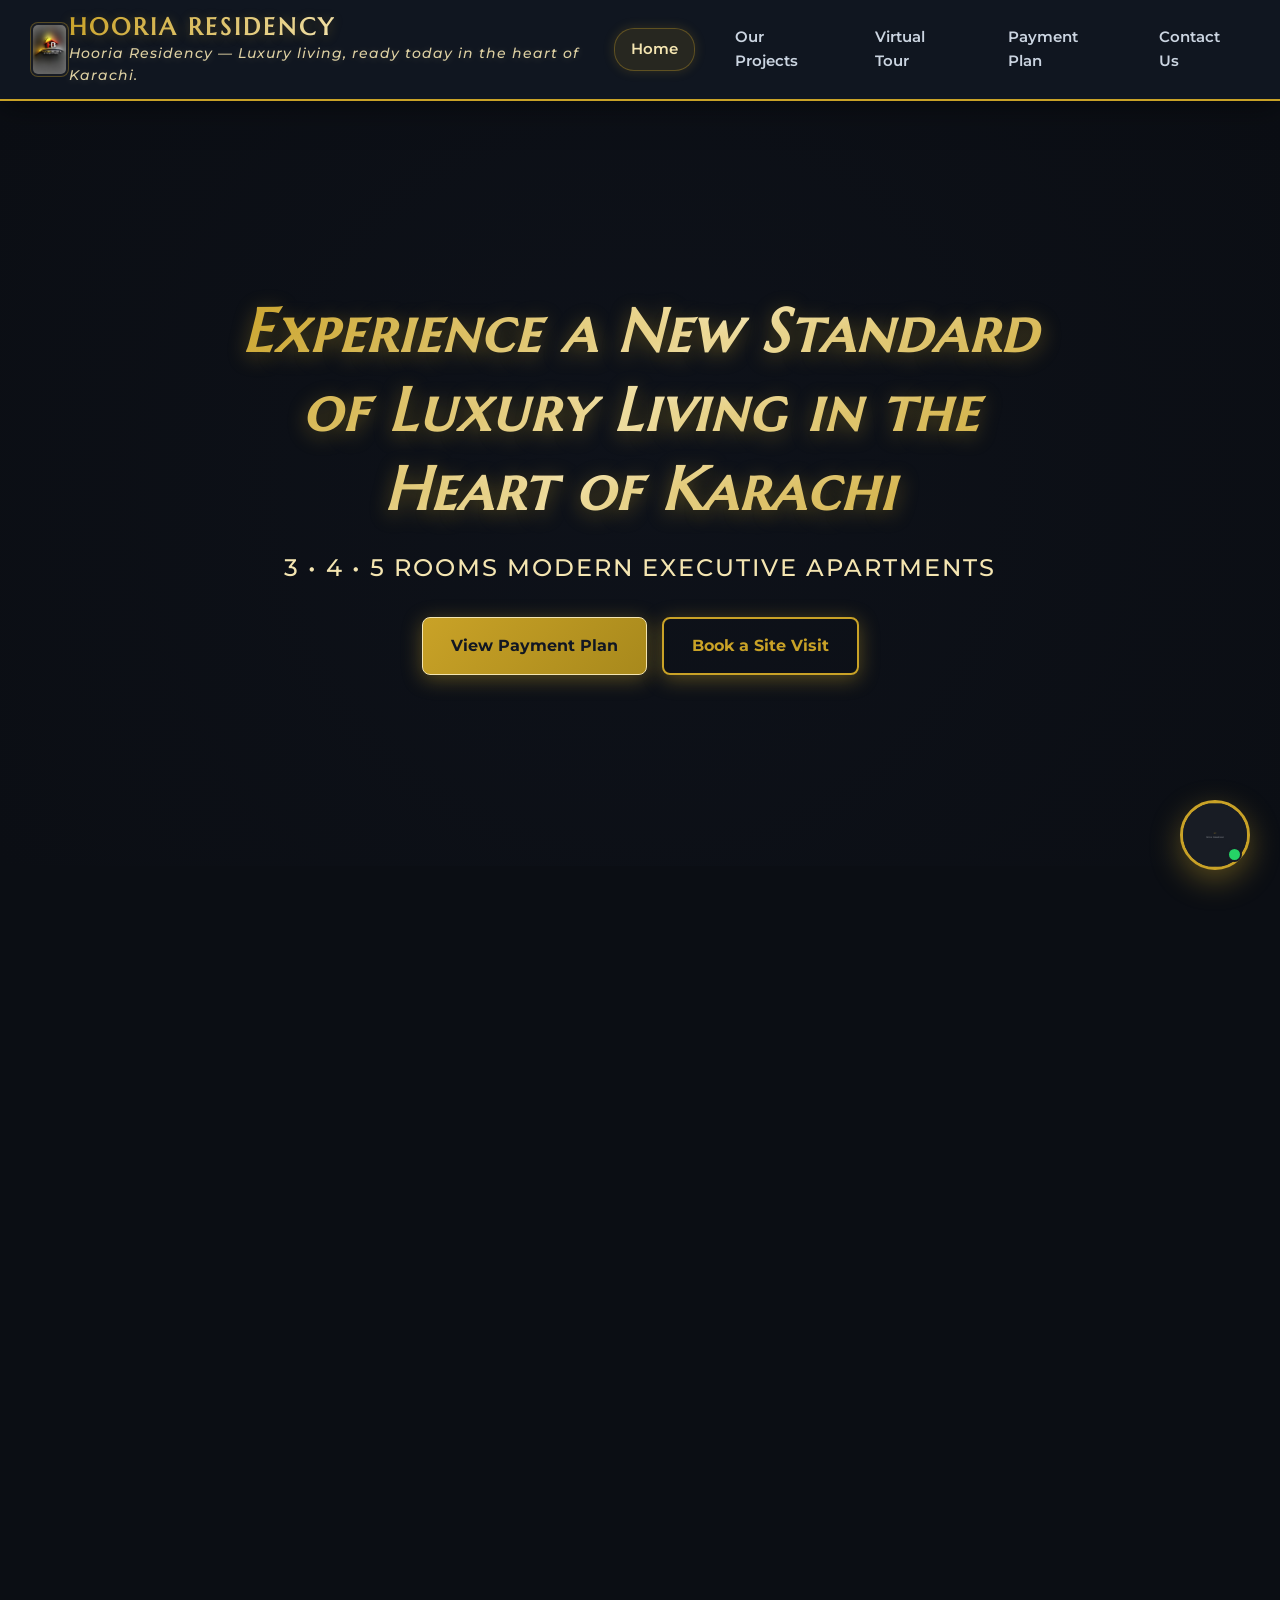
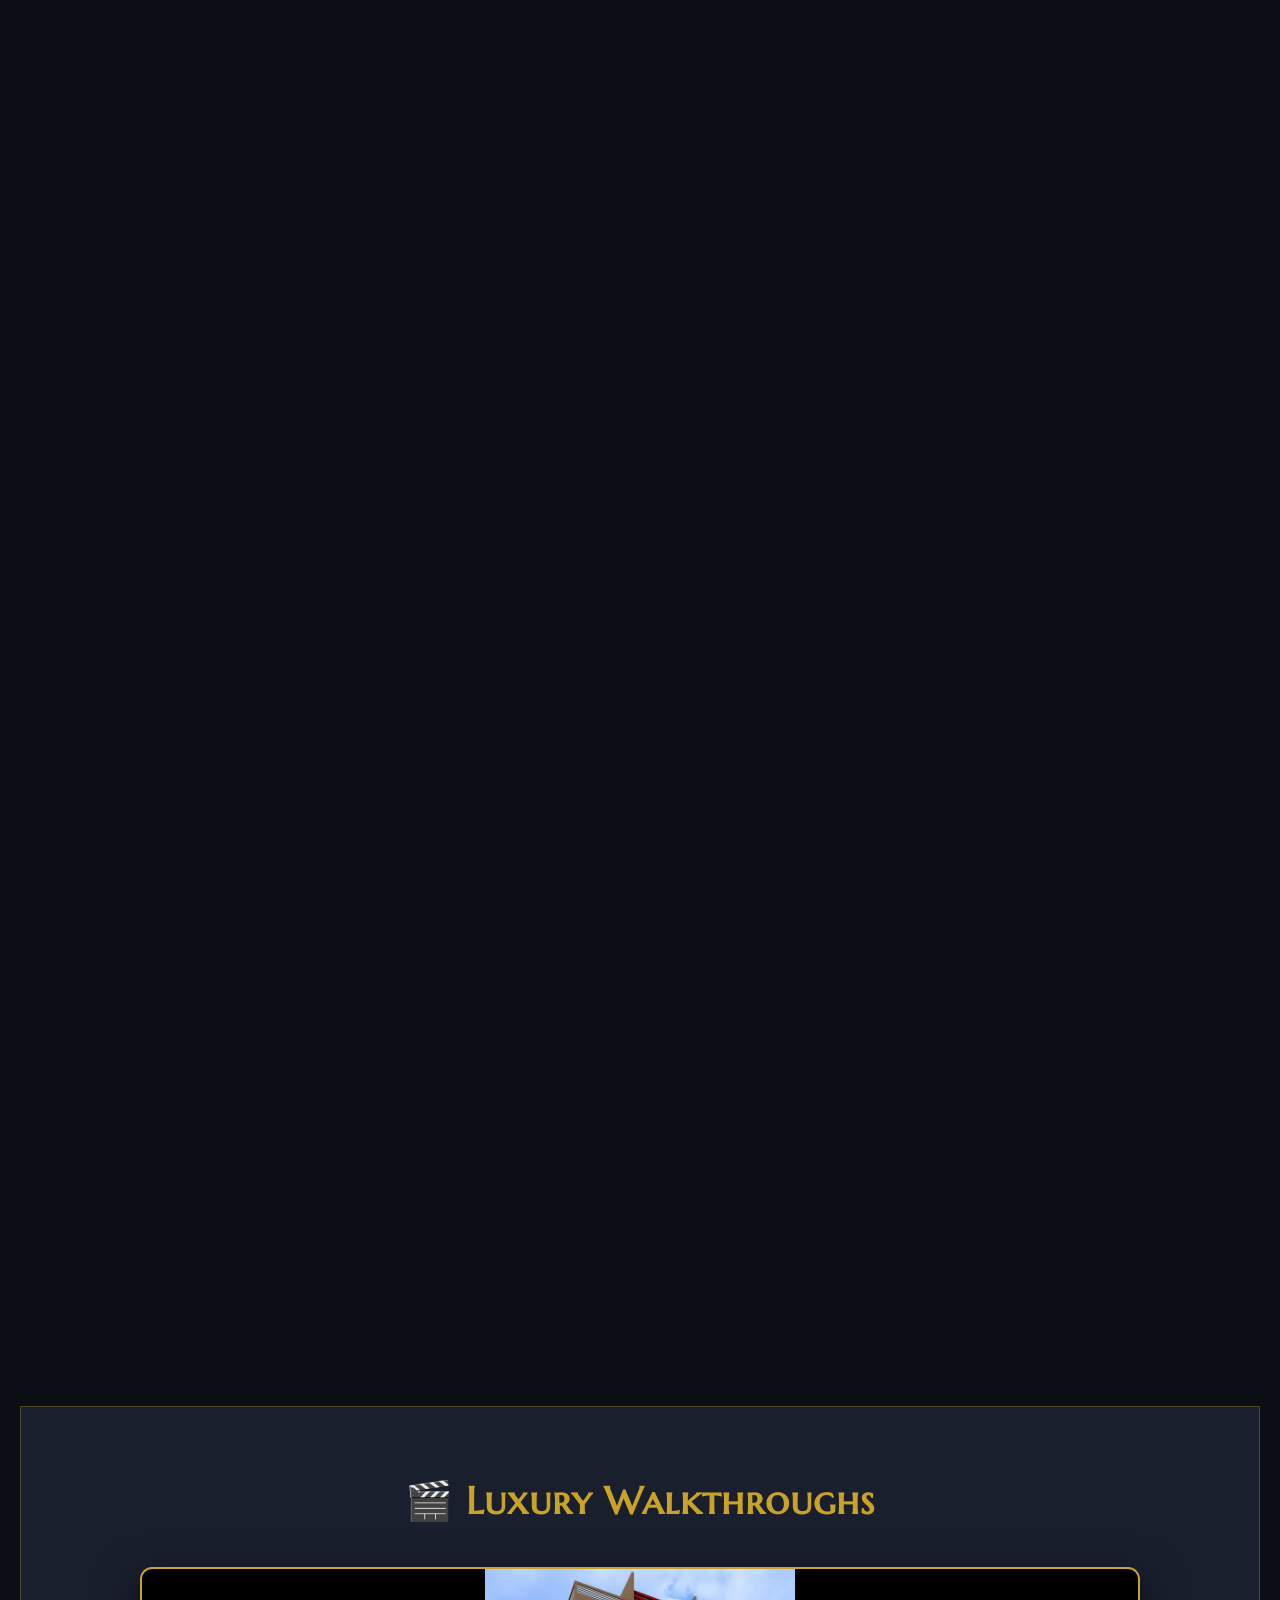
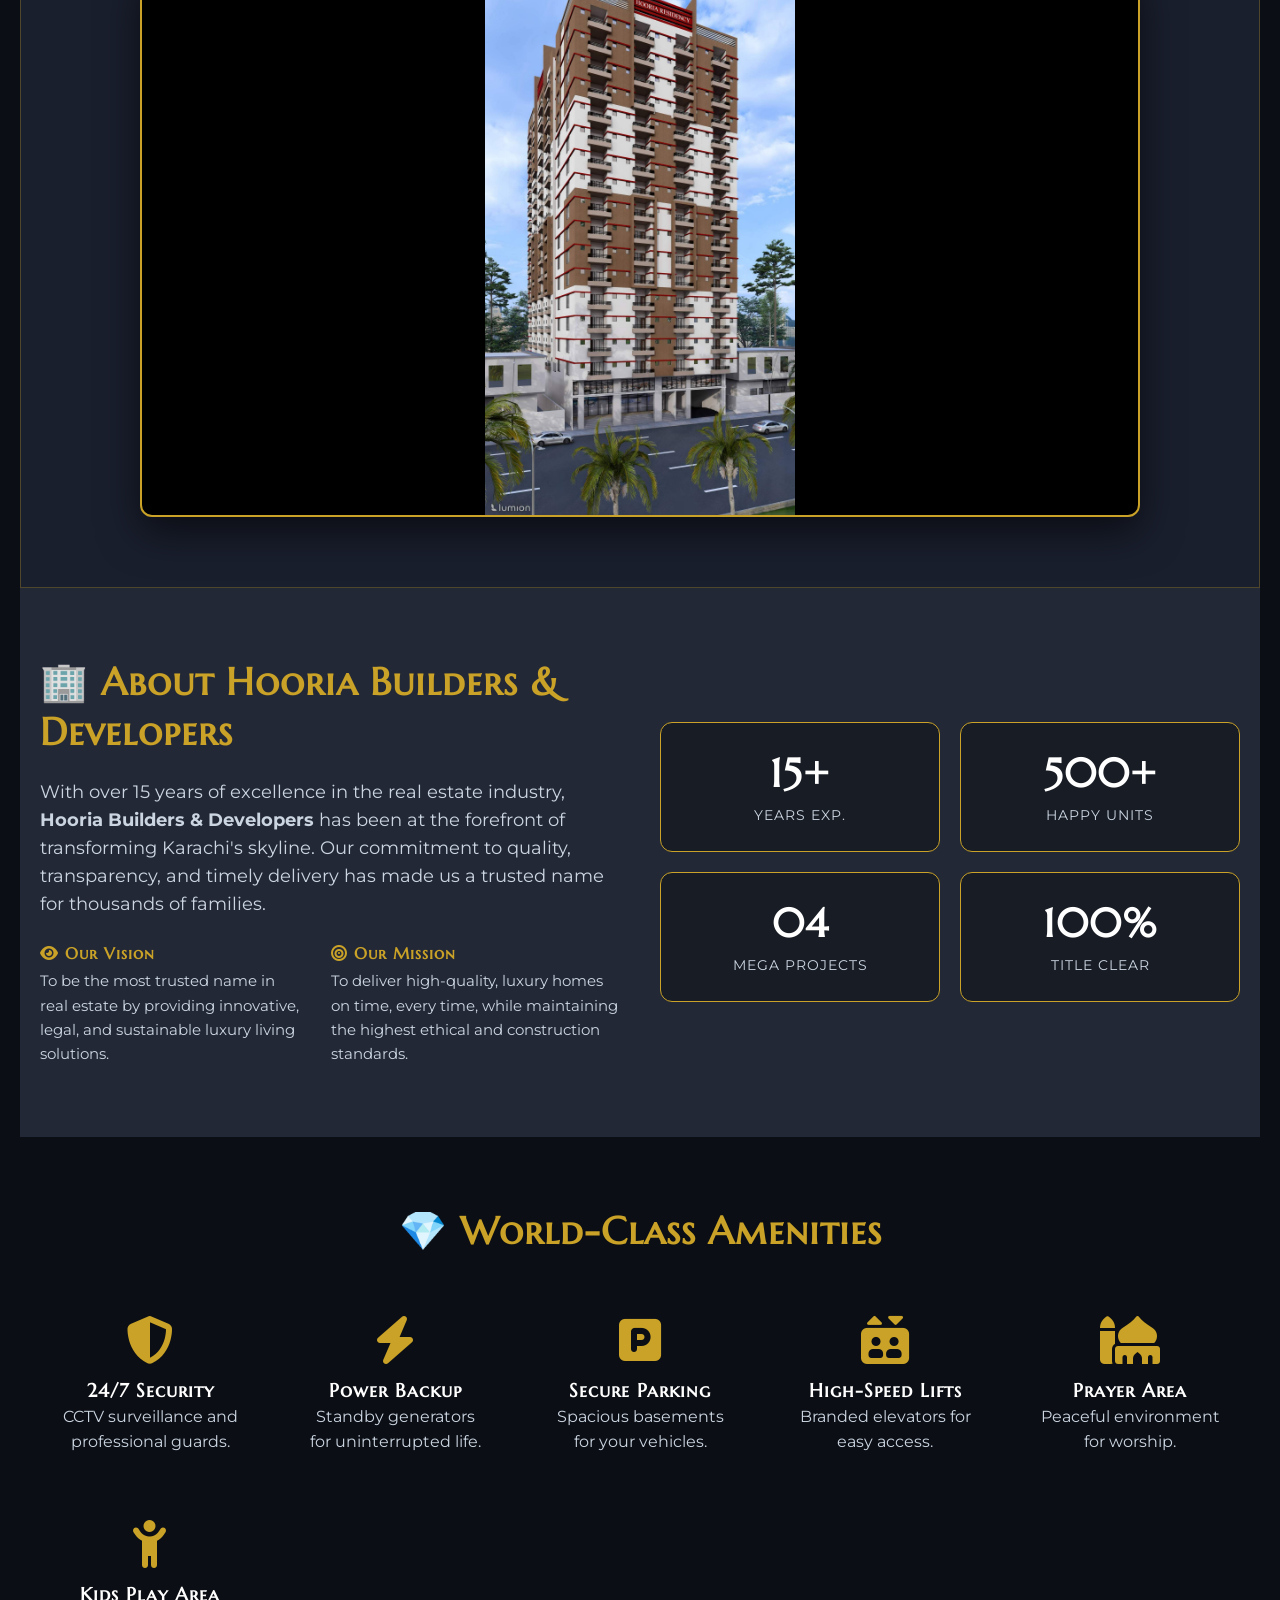
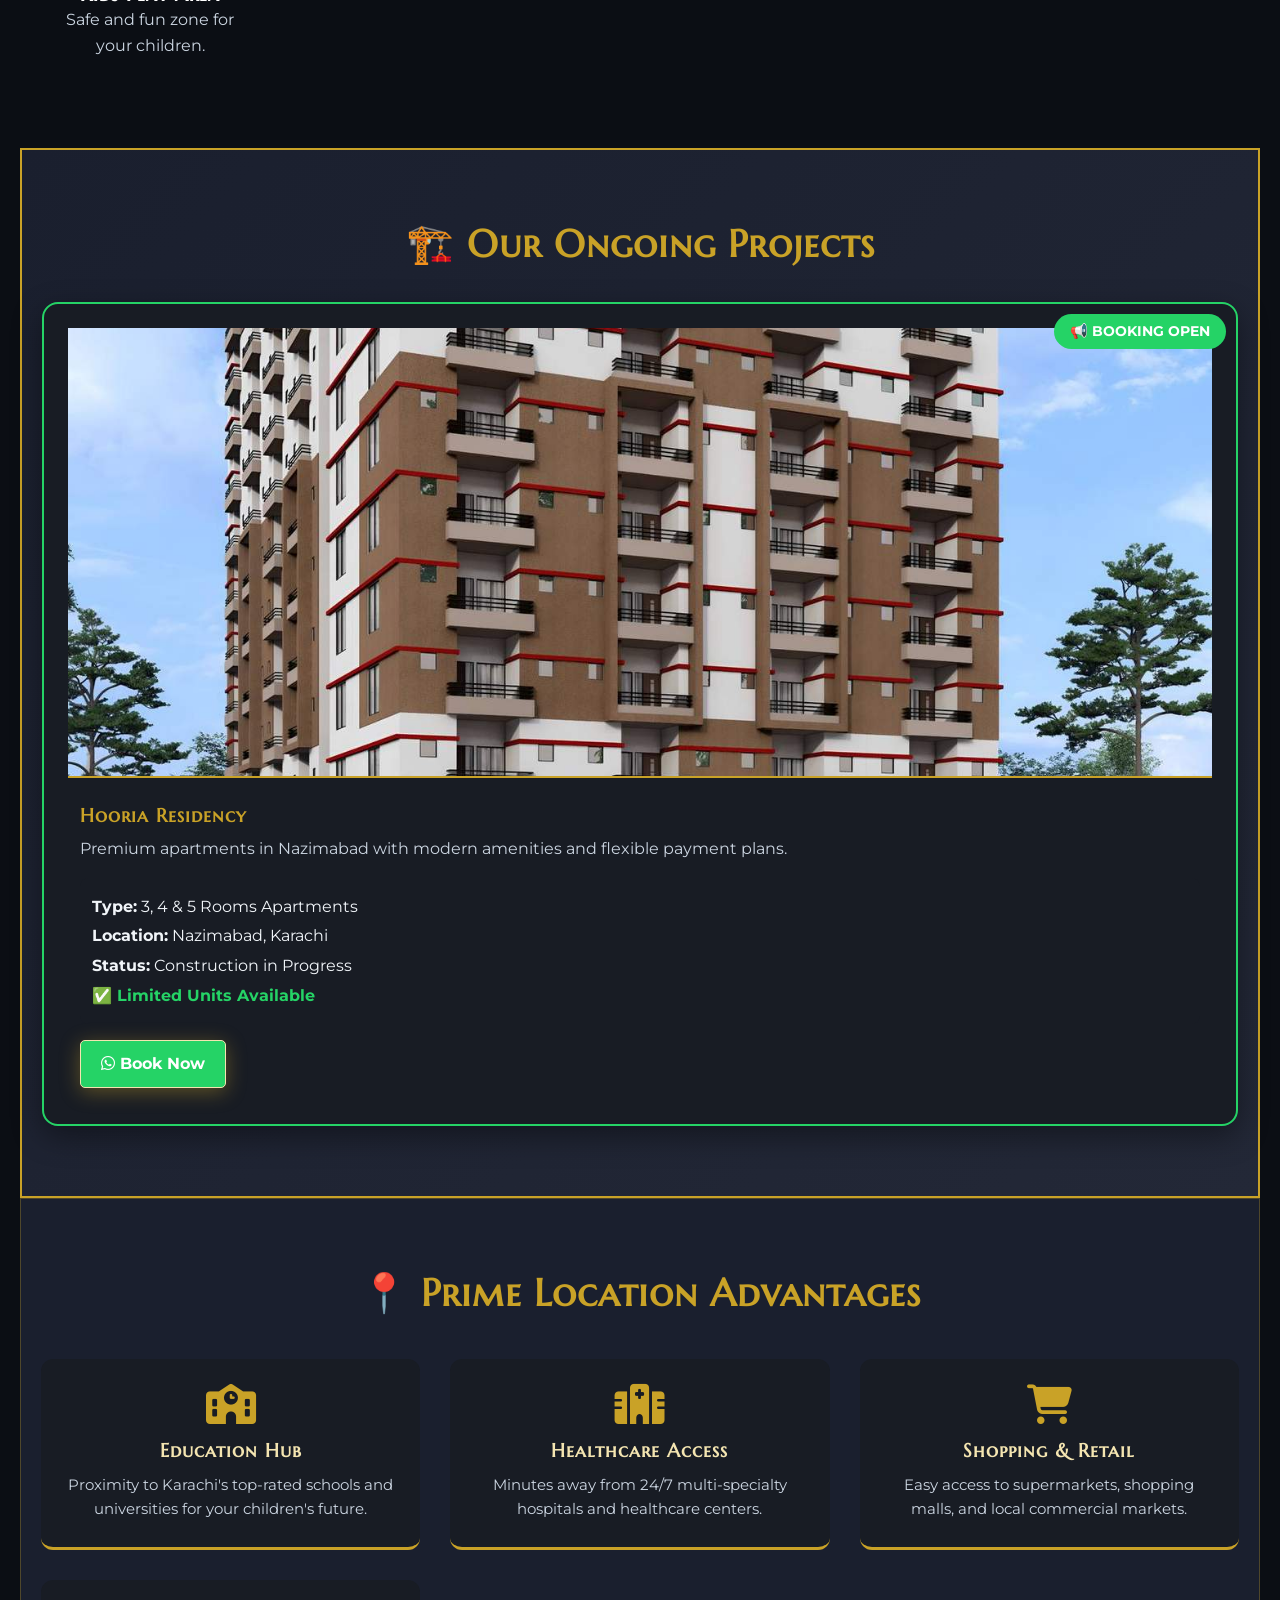
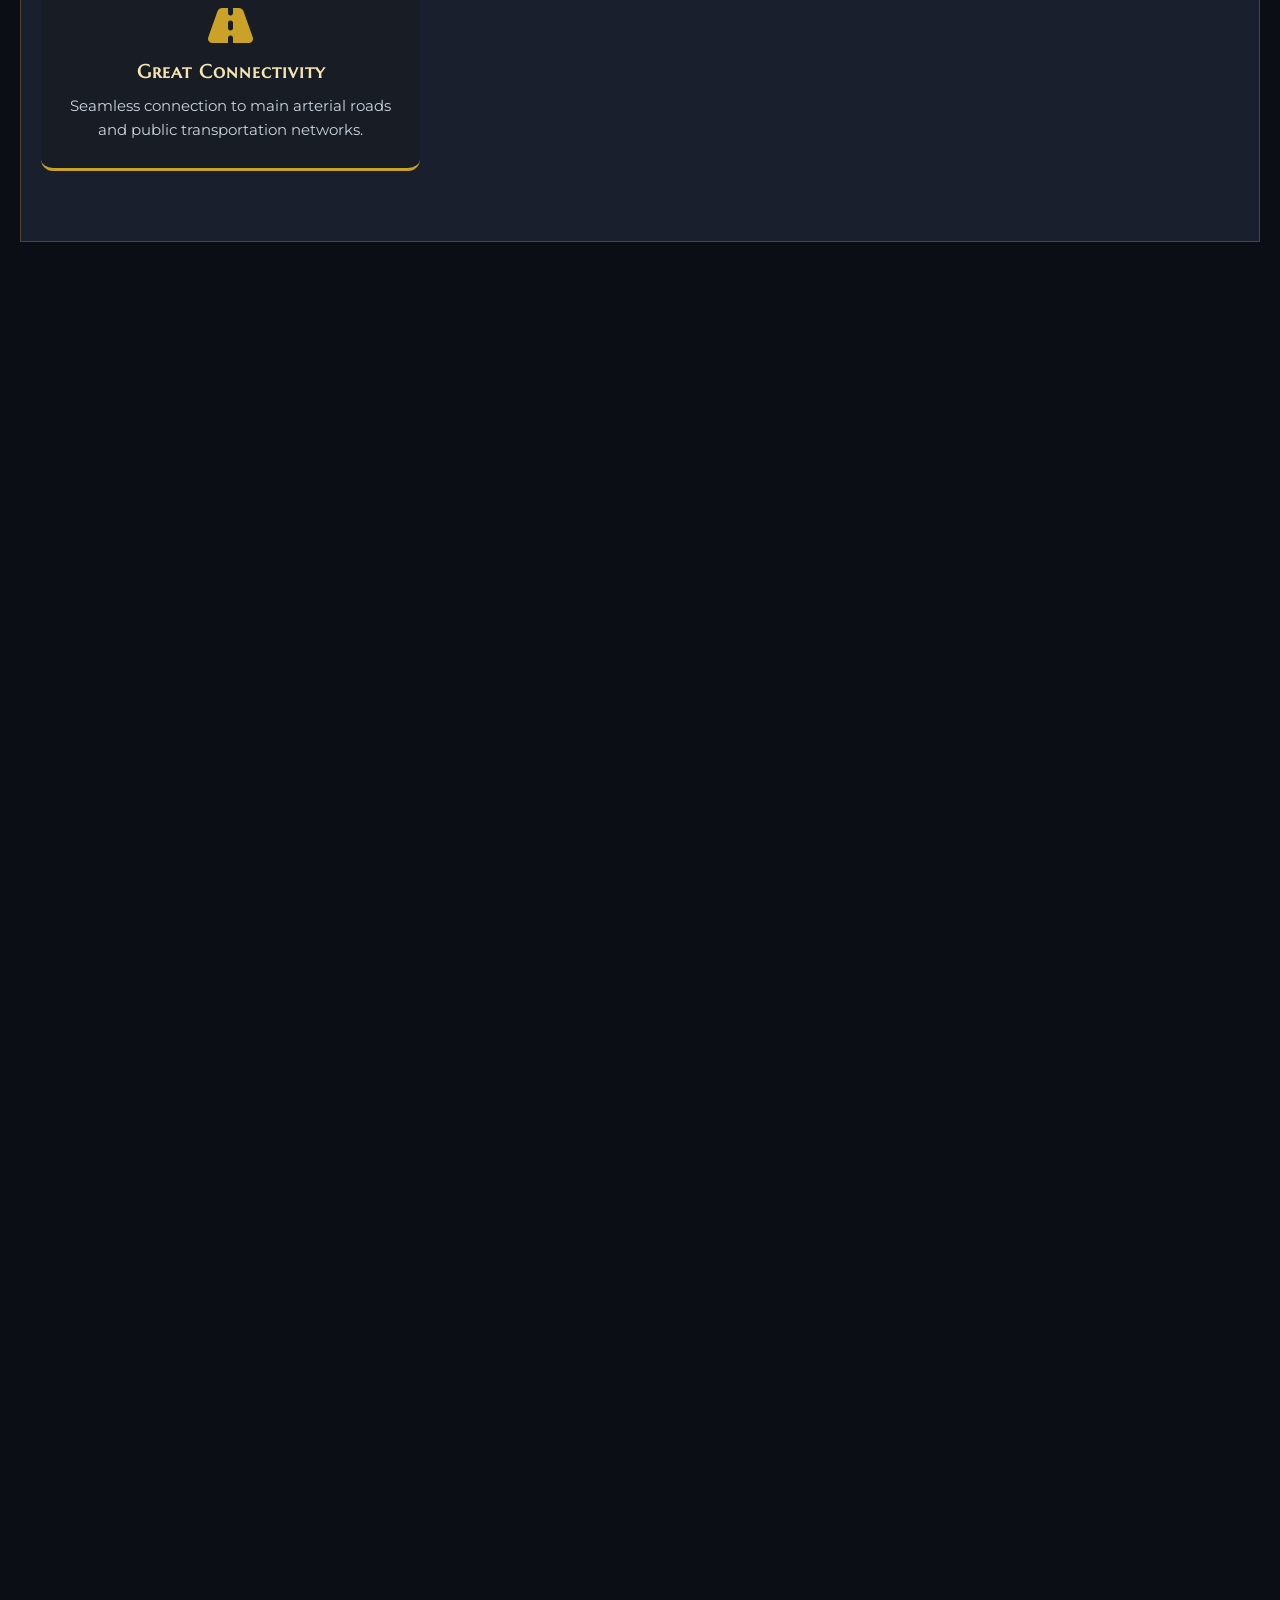
==== commit 693ae945: "Update index.html with full luxury layout, Chatbot, Meta Pixel & Mobile Bar" ====
--- a/index.html
+++ b/index.html
@@ -1,21 +1,19 @@
 <!DOCTYPE html>
 <html lang="en">
+
 <head>
-  <meta charset="UTF-8" />
-  <meta name="viewport" content="width=device-width, initial-scale=1.0"/>
+  <meta charset="UTF-8">
+  <meta name="viewport" content="width=device-width, initial-scale=1.0">
   <title>Hooria Residency | Hooria Builders & Developers</title>
 
   <link rel="preconnect" href="https://fonts.googleapis.com">
   <link rel="preconnect" href="https://fonts.gstatic.com" crossorigin>
   <link rel="preconnect" href="https://cdnjs.cloudflare.com">
 
-  <!-- Your site stylesheet -->
   <link rel="stylesheet" href="style.css">
 
-  <!-- Font Awesome loaded async -->
-  <link rel="stylesheet"
-        href="https://cdnjs.cloudflare.com/ajax/libs/font-awesome/6.4.0/css/all.min.css"
-        media="print" onload="this.media='all'"/>
+  <link rel="stylesheet" href="https://cdnjs.cloudflare.com/ajax/libs/font-awesome/6.4.0/css/all.min.css" media="print"
+    onload="this.media='all'" />
   <noscript>
     <link rel="stylesheet" href="https://cdnjs.cloudflare.com/ajax/libs/font-awesome/6.4.0/css/all.min.css">
   </noscript>
@@ -37,24 +35,30 @@
   src="https://www.facebook.com/tr?id=1715560959493003&ev=PageView&noscript=1"
   /></noscript>
   <!-- End Meta Pixel Code -->
-
-  <style>
+</head>
+
+<style>
   /* ===== SCROLL REVEAL ANIMATION ===== */
   .reveal {
     opacity: 0;
     transform: translateY(60px);
     transition: all 0.9s ease;
   }
+
   .reveal.active {
     opacity: 1;
     transform: translateY(0);
   }
 
   /* ===== SMOOTH HOVER EFFECT ===== */
-  .card, .fp-slide, .grid > div {
+  .card,
+  .fp-slide,
+  .grid>div {
     transition: all 0.4s ease;
   }
-  .card:hover, .fp-slide:hover {
+
+  .card:hover,
+  .fp-slide:hover {
     transform: translateY(-8px);
   }
 
@@ -63,16 +67,20 @@
     transition: all 0.3s ease;
     cursor: pointer;
   }
+
   .btn:hover {
     transform: scale(1.05);
-    box-shadow: 0 8px 25px rgba(201,162,39,0.4);
+    box-shadow: 0 8px 25px rgba(201, 162, 39, 0.4);
   }
 
   /* ===== IMAGE ZOOM ===== */
-  .img, .slider img {
+  .img,
+  .slider img {
     transition: transform 0.6s ease;
   }
-  .img:hover, .slider img:hover {
+
+  .img:hover,
+  .slider img:hover {
     transform: scale(1.05);
   }
 
@@ -82,6 +90,7 @@
     transform: translateY(40px);
     animation: heroFade 1.5s ease forwards;
   }
+
   @keyframes heroFade {
     to {
       opacity: 1;
@@ -93,402 +102,1229 @@
   html {
     scroll-behavior: smooth;
   }
-
-  /* Minimal layout helpers for fallback if style.css isn't present */
-  body { margin:0; font-family: 'Montserrat', sans-serif; background:#0f1114; color:#e6e6e6; }
-  .header { display:flex; align-items:center; gap:20px; padding:14px 20px; background:#0b0d10; position:sticky; top:0; z-index:100; border-bottom:1px solid rgba(201,162,39,0.06); }
-  .header img { height:48px; }
-  #main-nav { margin-left:auto; display:flex; gap:12px; align-items:center; }
-  #main-nav a { color:#e6e6e6; text-decoration:none; padding:8px 10px; border-radius:6px; }
-  #main-nav a.active, #main-nav a:hover { background:rgba(201,162,39,0.08); color:#f4e5b1; }
-  .hamburger { display:none; background:transparent; border:none; flex-direction:column; gap:4px; }
-  .hamburger span { display:block; width:22px; height:2px; background:#e6e6e6; border-radius:2px; }
-  @media (max-width:900px) {
-    #main-nav { display:none; position:absolute; right:12px; top:66px; background:#0c0f13; padding:10px; border-radius:8px; flex-direction:column; }
-    .hamburger { display:flex; margin-left:auto; }
-  }
-
-  .hero { position:relative; min-height:60vh; display:flex; align-items:center; justify-content:center; overflow:hidden; }
-  .hero-video { position:absolute; inset:0; width:100%; height:100%; object-fit:cover; opacity:0.35; }
-  .hero-content { position:relative; z-index:2; text-align:center; padding:60px 20px; }
-  .section { padding:48px 20px; }
-  .img-slider { display:flex; gap:12px; justify-content:center; flex-wrap:wrap; }
-  .img-slider img { width:260px; height:170px; object-fit:cover; border-radius:8px; border:2px solid rgba(255,255,255,0.04); cursor:pointer; }
-  .grid { display:grid; gap:20px; }
-  .stats { display:flex; gap:20px; flex-wrap:wrap; }
-  .stat { background:rgba(255,255,255,0.02); padding:18px; border-radius:8px; text-align:center; min-width:110px; }
-  footer { padding:30px 20px; text-align:center; color:#b8b8b8; font-size:0.9em; border-top:1px solid rgba(255,255,255,0.03); margin-top:30px; }
-  .contact-form { display:grid; gap:10px; max-width:720px; margin:0 auto; }
-  input, textarea, select { padding:10px; border-radius:6px; border:1px solid rgba(255,255,255,0.06); background:transparent; color:inherit; outline:none; }
-  .plan-cards { display:flex; gap:18px; flex-wrap:wrap; justify-content:center; }
-  .plan { background:#0e1114; padding:18px; border-radius:8px; min-width:220px; border:1px solid rgba(201,162,39,0.08); }
-  /* modal */
-  #imgModal { display:none; position:fixed; inset:0; background:rgba(0,0,0,0.8); align-items:center; justify-content:center; z-index:2000; }
-  #imgModal img { max-width:98%; max-height:90%; border-radius:8px; }
-  #imgModal .close { position:absolute; right:20px; top:20px; font-size:26px; color:#fff; cursor:pointer; }
-  </style>
-</head>
-
-<body>
+</style>
+
 
 <script>
-/* ===== TAB & MODAL FUNCTIONS (FIXED) ===== */
-function openTab(event, tabId){
-  document.querySelectorAll(".tab-content").forEach(tab=>tab.classList.remove("active"))
-  document.querySelectorAll(".tab-btn").forEach(btn=>btn.classList.remove("active"))
-
-  const target = document.getElementById(tabId);
-  if(target) target.classList.add("active")
-  if(event && event.target) {
-    event.target.classList.add("active")
-  }
-}
-
-function openModal(src){
-  document.getElementById("imgModal").style.display="flex"
-  document.getElementById("modalImg").src=src
-}
-
-function closeModal(){
-  document.getElementById("imgModal").style.display="none"
-}
-
-/* ===== MOBILE NAV TOGGLE ===== */
-document.addEventListener("DOMContentLoaded", function() {
-  const hamburger = document.getElementById("hamburger");
-  const nav = document.getElementById("main-nav");
-  if(hamburger && nav) {
-    hamburger.addEventListener("click", function(){
-      const expanded = this.getAttribute("aria-expanded") === "true";
-      this.setAttribute("aria-expanded", !expanded);
-      if(nav.style.display === "flex") nav.style.display = "none";
-      else nav.style.display = "flex";
-    });
-    nav.querySelectorAll("a").forEach(link => {
-      link.addEventListener("click", function(){
-        if (window.innerWidth <= 900) {
-          nav.style.display = "none";
-          hamburger.setAttribute("aria-expanded", "false");
+  /* ===== SCROLL REVEAL ===== */
+  document.addEventListener("DOMContentLoaded", function () {
+    const revealElements = document.querySelectorAll(".section, .card");
+    const observer = new IntersectionObserver(entries => {
+      entries.forEach(entry => {
+        if (entry.isIntersecting) {
+          entry.target.classList.add("active");
         }
       });
+    }, { threshold: 0.15 });
+
+    revealElements.forEach(el => {
+      el.classList.add("reveal");
+      observer.observe(el);
     });
-  }
-});
-</script>
-
-<!-- NAVBAR -->
-<header class="header">
-  <img src="assets/images/logo.png" alt="Hooria Builders Logo">
-  <div style="display:flex;flex-direction:column;">
-    <h2 id="cms-site-title" style="font-family: 'Marcellus SC', serif; font-weight: 800; letter-spacing: 3px; background: linear-gradient(135deg, #c9a227 0%, #f4e5b1 50%, #c9a227 100%); -webkit-background-clip: text; color:transparent; margin:0;">Hooria Builders</h2>
-    <div id="cms-site-slogan" class="slogan" style="font-family: 'Montserrat', sans-serif; font-style: italic; font-weight: 500; color: #f4e5b1; letter-spacing: 1px; text-shadow: 0 1px 8px rgba(0,0,0,0.6); font-size:0.95rem;">Crafting modern living spaces since 2009</div>
-  </div>
-
-  <button class="hamburger" id="hamburger" aria-label="Toggle navigation" aria-expanded="false">
-    <span></span>
-    <span></span>
-    <span></span>
-  </button>
-
-  <nav id="main-nav" aria-label="Main navigation">
-    <a href="index.html" class="active">Home</a>
-    <a href="projects.html">Our Projects</a>
-    <a href="virtual-tour.html">Virtual Tour</a>
-    <a href="#plans">Payment Plan</a>
-    <a href="#contact">Contact Us</a>
-  </nav>
-</header>
-
-<section class="hero">
-  <video autoplay muted loop playsinline preload="auto" class="hero-video" aria-hidden="true">
-    <source src="assets/video/hero1.mp4" type="video/mp4">
-    <source src="assets/video/hero2.mp4" type="video/mp4">
-    <source src="assets/video/hero3.mp4" type="video/mp4">
-  </video>
-
-  <div class="hero-content" role="region" aria-label="Hero">
-    <h1 id="cms-hero-title" style="font-family: 'Marcellus SC', serif; font-weight: 900; font-style: italic; background: linear-gradient(135deg, #c9a227 0%, #f4e5b1 50%, #c9a227 100%); -webkit-background-clip: text; color:transparent; font-size:2.4rem; margin:0;">Hooria Residency</h1>
-    <p id="cms-hero-subtitle" style="margin-top:10px; color:#f4e5b1; font-size:1.05rem;">3 • 4 • 5 Rooms Modern Living</p>
-
-    <div style="margin-top: 30px; display: flex; gap: 15px; justify-content: center;">
-      <a id="cms-hero-btn1" href="#plans" class="btn" style="background:#c9a227; color:#0b0d10; padding:12px 18px; border-radius:8px; text-decoration:none;">View Payment Plan</a>
-      <a id="cms-hero-btn2" href="#contact" class="btn" style="background: transparent; border: 2px solid #c9a227; color: #c9a227; padding:10px 16px; border-radius:8px; text-decoration:none;">Book a Visit</a>
-    </div>
-  </div>
-</section>
-
-<!-- IMAGE SLIDER SECTION -->
-<section class="section" style="background: #181c24; padding: 40px 20px; text-align: center;">
-  <h2 style="color:#c9a227; margin-bottom: 28px;">🏙️ Project Gallery</h2>
-  <div class="img-slider" aria-label="Project gallery">
-    <img src="assets/images/Front.jpg" alt="Hooria Residency Front View" loading="lazy" onclick="openModal('assets/images/Front.jpg')">
-    <img src="assets/images/Back.jpg" alt="Hooria Residency Back View" loading="lazy" onclick="openModal('assets/images/Back.jpg')">
-    <img src="assets/images/Left.jpg" alt="Hooria Residency Left View" loading="lazy" onclick="openModal('assets/images/Left.jpg')">
-    <img src="assets/images/Right.jpg" alt="Hooria Residency Right View" loading="lazy" onclick="openModal('assets/images/Right.jpg')">
-  </div>
-</section>
-
-<!-- VIDEO SHOWCASE SECTION -->
-<section id="videos" class="section" style="background: #1a1f2e; border: 1px solid rgba(201, 162, 39, 0.3);">
-  <h2 style="text-align:center; color:#c9a227; margin-bottom: 40px; font-family: 'Marcellus SC', serif;">🎬 Luxury Walkthroughs</h2>
-
-  <div class="video-container" style="max-width: 1000px; margin: 0 auto;">
-    <!-- Main Video Player -->
-    <div class="main-video-player" style="position: relative; border-radius: 12px; overflow: hidden; border: 2px solid #c9a227; background: #000; box-shadow: 0 15px 40px rgba(0,0,0,0.6);">
-      <video id="featured-video" autoplay muted loop playsinline preload="auto" poster="assets/images/Front.jpg" onclick="this.paused ? this.play() : this.pause()" style="width: 100%; max-height:520px;">
-        <source src="assets/video/new.mp4" type="video/mp4">
-        Your browser does not support the video tag.
-      </video>
-    </div>
-  </div>
-</section>
-
-<!-- ABOUT & STATS SECTION -->
-<section class="section" style="background: #232837;">
-  <div class="grid" style="grid-template-columns: 1fr 1fr; gap: 40px; align-items: center; max-width:1100px; margin:0 auto;">
-    <div>
-      <h2 id="cms-about-title" style="color:#c9a227; margin-bottom: 20px; text-align: left;">🏢 About Hooria Builders</h2>
-      <p id="cms-about-text" style="font-size: 1.1em; margin-bottom: 15px;">With over 15 years of excellence in the real estate industry, <strong>Hooria Builders & Developers</strong> has been at the forefront of delivering modern, sustainable, and luxurious residential projects. Our focus is on quality craftsmanship, timely delivery and customer satisfaction.</p>
-
-      <div style="margin-top: 25px; display: flex; gap: 30px; flex-wrap:wrap;">
-        <div>
-          <h4 id="cms-about-vision-title" style="color: #c9a227; margin-bottom: 5px;">Our Vision</h4>
-          <p style="max-width:320px;">To build communities that enrich lives through thoughtful design and trusted delivery.</p>
-        </div>
-        <div>
-          <h4 id="cms-about-values-title" style="color: #c9a227; margin-bottom: 5px;">Our Values</h4>
-          <p style="max-width:320px;">Integrity, quality, transparency, and client-first service.</p>
-        </div>
-      </div>
-    </div>
-
-    <div>
-      <h2 style="color:#c9a227; margin-bottom:16px;">Company Stats</h2>
-      <div class="stats" role="list">
-        <div class="stat" role="listitem">
-          <h3 style="font-size:1.6rem; margin:0;">15+</h3>
-          <p style="margin:6px 0 0;">Years in Business</p>
-        </div>
-        <div class="stat" role="listitem">
-          <h3 style="font-size:1.6rem; margin:0;">200+</h3>
-          <p style="margin:6px 0 0;">Homes Delivered</p>
-        </div>
-        <div class="stat" role="listitem">
-          <h3 style="font-size:1.6rem; margin:0;">98%</h3>
-          <p style="margin:6px 0 0;">Customer Satisfaction</p>
-        </div>
-      </div>
-    </div>
-  </div>
-</section>
-
-<!-- PAYMENT PLANS -->
-<section id="plans" class="section" style="background: linear-gradient(180deg,#0f1216,#0b0d10); border-top:1px solid rgba(201,162,39,0.06);">
-  <h2 style="text-align:center; color:#c9a227; margin-bottom:28px;">💳 Payment Plans</h2>
-  <div class="plan-cards" style="max-width:1100px; margin:0 auto;">
-    <div class="plan">
-      <h3 style="margin:0 0 8px;">3 Rooms</h3>
-      <p style="margin:0 0 12px;">Starting at PKR 6,500,000</p>
-      <ul>
-        <li>Booking: 10%</li>
-        <li>Quarterly Installments over 2 years</li>
-      </ul>
-      <a href="#contact" class="btn" style="display:inline-block; margin-top:12px; background:#c9a227; color:#0b0d10; padding:8px 12px; border-radius:6px; text-decoration:none;">Enquire</a>
-    </div>
-
-    <div class="plan">
-      <h3 style="margin:0 0 8px;">4 Rooms</h3>
-      <p style="margin:0 0 12px;">Starting at PKR 8,900,000</p>
-      <ul>
-        <li>Booking: 10%</li>
-        <li>Quarterly Installments over 2.5 years</li>
-      </ul>
-      <a href="#contact" class="btn" style="display:inline-block; margin-top:12px; background:#c9a227; color:#0b0d10; padding:8px 12px; border-radius:6px; text-decoration:none;">Enquire</a>
-    </div>
-
-    <div class="plan">
-      <h3 style="margin:0 0 8px;">5 Rooms</h3>
-      <p style="margin:0 0 12px;">Starting at PKR 12,500,000</p>
-      <ul>
-        <li>Booking: 10%</li>
-        <li>Quarterly Installments over 3 years</li>
-      </ul>
-      <a href="#contact" class="btn" style="display:inline-block; margin-top:12px; background:#c9a227; color:#0b0d10; padding:8px 12px; border-radius:6px; text-decoration:none;">Enquire</a>
-    </div>
-  </div>
-</section>
-
-<!-- CONTACT SECTION -->
-<section id="contact" class="section" style="background: #121418;">
-  <h2 style="text-align:center; color:#c9a227; margin-bottom:20px;">📞 Contact & Bookings</h2>
-
-  <form id="contactForm" class="contact-form" onsubmit="event.preventDefault(); sendToWhatsApp();">
-    <input id="name" type="text" placeholder="Your Name" required>
-    <input id="phone" type="tel" placeholder="Phone (e.g. +92...)" required>
-    <select id="apartment" required>
-      <option value="">Select Apartment Type</option>
-      <option>3 Rooms</option>
-      <option>4 Rooms</option>
-      <option>5 Rooms</option>
-    </select>
-    <textarea id="msg" rows="4" placeholder="Message / Preferred visit date"></textarea>
-
-    <div style="display:flex; gap:12px; justify-content:center; margin-top:8px;">
-      <button type="submit" class="btn" style="background:#c9a227; color:#0b0d10; padding:10px 16px; border-radius:8px; border:none;">Send via WhatsApp</button>
-      <a href="contact.html" class="btn" style="background:transparent; border:1px solid rgba(201,162,39,0.14); padding:10px 16px; border-radius:8px; color:#c9a227; text-decoration:none;">Contact Page</a>
-    </div>
-  </form>
-</section>
-
-<!-- IMAGE MODAL -->
-<div id="imgModal" role="dialog" aria-modal="true" aria-label="Image preview" onclick="closeModal()">
-  <button class="close" onclick="closeModal(); event.stopPropagation();" aria-label="Close image">&times;</button>
-  <img id="modalImg" alt="Preview image">
-</div>
-
-<footer>
-  <div style="max-width:1100px; margin:0 auto; display:flex; align-items:center; justify-content:space-between; gap:12px; flex-wrap:wrap;">
-    <div>
-      <strong>Hooria Builders & Developers</strong><br>
-      Email: info@hooriabuilders.com | Phone: +92 335 590 2222
-    </div>
-    <div style="text-align:right;">
-      <small>© <span id="year"></span> Hooria Builders. All rights reserved.</small>
-    </div>
-  </div>
-</footer>
-
-<!-- FLOATING MOBILE ACTION BAR -->
-<div class="mobile-action-bar">
-  <a href="tel:+923355902222" class="action-btn btn-call">
-    <i class="fa-solid fa-phone"></i> Call Now
-  </a>
-  <a href="https://wa.me/923355902222?text=Assalam-o-Alaikum!%20I%20want%20information%20about%20Hooria%20Residency." class="action-btn btn-wa" target="_blank">
-    <i class="fa-brands fa-whatsapp"></i> WhatsApp
-  </a>
-</div>
-
-<script>
-/* ===== SCROLL REVEAL ===== */
-document.addEventListener("DOMContentLoaded", function() {
-  const revealElements = document.querySelectorAll(".section, .card, .plan, .stat");
-  const observer = new IntersectionObserver(entries => {
-    entries.forEach(entry => {
-      if(entry.isIntersecting){
-        entry.target.classList.add("active");
+  });
+
+  /* ===== COUNTER ANIMATION ===== */
+  document.addEventListener("DOMContentLoaded", function () {
+    const counters = document.querySelectorAll("h3");
+    counters.forEach(counter => {
+      if (counter.innerText.includes("+") || counter.innerText.includes("%")) {
+        let target = parseInt(counter.innerText);
+        let count = 0;
+        let increment = target / 100;
+        function update() {
+          if (count < target) {
+            count += increment;
+            counter.innerText = Math.ceil(count) + (counter.innerText.includes("%") ? "%" : "+");
+            requestAnimationFrame(update);
+          } else {
+            counter.innerText = target + (counter.innerText.includes("%") ? "%" : "+");
+          }
+        }
+        update();
       }
     });
-  }, { threshold: 0.15 });
-
-  revealElements.forEach(el => {
-    el.classList.add("reveal");
-    observer.observe(el);
   });
-});
-
-/* ===== COUNTER ANIMATION ===== */
-document.addEventListener("DOMContentLoaded", function(){
-  const counters = document.querySelectorAll("h3");
-  counters.forEach(counter => {
-    // Only animate numeric counters with + or %
-    if(counter.innerText.includes("+") || counter.innerText.includes("%")){
-      let raw = counter.innerText.replace(/[+%]/g,'').trim();
-      let target = parseInt(raw) || 0;
-      let count = 0;
-      let increment = Math.max(1, Math.floor(target / 100));
-      function update(){
-        if(count < target){
-          count += increment;
-          if(count > target) count = target;
-          counter.innerText = (counter.innerText.includes("%") ? count + "%" : count + "+");
-          requestAnimationFrame(update);
-        } else {
-          counter.innerText = (counter.innerText.includes("%") ? target + "%" : target + "+");
+
+  /* ===== PARALLAX EFFECT HERO ===== */
+  window.addEventListener("scroll", function () {
+    const hero = document.querySelector(".hero-video");
+    if (hero) {
+      hero.style.transform = "translateY(" + window.scrollY * 0.3 + "px)";
+    }
+  });
+
+  /* ===== WHATSAPP SENDING FUNCTION (FIXED) ===== */
+  function sendToWhatsApp() {
+    const name = document.getElementById("name").value;
+    const phone = document.getElementById("phone").value;
+    const apartment = document.getElementById("apartment").value;
+    const msg = document.getElementById("msg").value;
+
+    const whatsappMsg = `*Hooria Residency Booking Request*%0A%0A*Name:* ${name}%0A*Phone:* ${phone}%0A*Apartment:* ${apartment}%0A*Message:* ${msg}`;
+    window.open(`https://wa.me/923355902222?text=${whatsappMsg}`, '_blank');
+  }
+</script>
+
+<body>
+
+  <script>
+    /* ===== TAB & MODAL FUNCTIONS (FIXED) ===== */
+    function openTab(event, tabId) {
+      document.querySelectorAll(".tab-content").forEach(tab => tab.classList.remove("active"))
+      document.querySelectorAll(".tab-btn").forEach(btn => btn.classList.remove("active"))
+
+      document.getElementById(tabId).classList.add("active")
+      if (event && event.target) {
+        event.target.classList.add("active")
+      }
+    }
+
+    function openModal(src) {
+      document.getElementById("imgModal").style.display = "block"
+      document.getElementById("modalImg").src = src
+    }
+
+    function closeModal() {
+      document.getElementById("imgModal").style.display = "none"
+    }
+
+    let fpIndex = 0;
+    let fpSlides = [];
+    let fpDotEls = [];
+
+    function fpSlide(dir) {
+      fpSlides[fpIndex].classList.remove("active");
+      fpDotEls[fpIndex].classList.remove("active");
+      fpIndex = (fpIndex + dir + fpSlides.length) % fpSlides.length;
+      fpSlides[fpIndex].classList.add("active");
+      fpDotEls[fpIndex].classList.add("active");
+    }
+
+    function fpGoTo(idx) {
+      fpSlides[fpIndex].classList.remove("active");
+      fpDotEls[fpIndex].classList.remove("active");
+      fpIndex = idx;
+      fpSlides[fpIndex].classList.add("active");
+      fpDotEls[fpIndex].classList.add("active");
+    }
+
+    let ppIndex = 0;
+    let ppSlides = [];
+    let ppDotEls = [];
+
+    function ppSlide(dir) {
+      ppSlides[ppIndex].classList.remove("active");
+      ppDotEls[ppIndex].classList.remove("active");
+      ppIndex = (ppIndex + dir + ppSlides.length) % ppSlides.length;
+      ppSlides[ppIndex].classList.add("active");
+      ppDotEls[ppIndex].classList.add("active");
+    }
+
+    function ppGoTo(idx) {
+      ppSlides[ppIndex].classList.remove("active");
+      ppDotEls[ppIndex].classList.remove("active");
+      ppIndex = idx;
+      ppSlides[ppIndex].classList.add("active");
+      ppDotEls[ppIndex].classList.add("active");
+    }
+
+    document.addEventListener("DOMContentLoaded", function () {
+      fpSlides = Array.from(document.querySelectorAll(".fp-slide"));
+      const dotsContainer = document.getElementById("fpDots");
+      if (dotsContainer) {
+        fpSlides.forEach(function (_, i) {
+          const dot = document.createElement("button");
+          dot.className = "fp-dot" + (i === 0 ? " active" : "");
+          dot.setAttribute("aria-label", "Go to slide " + (i + 1));
+          dot.addEventListener("click", function () { fpGoTo(i); });
+          dotsContainer.appendChild(dot);
+          fpDotEls.push(dot);
+        });
+      }
+
+      ppSlides = Array.from(document.querySelectorAll(".pp-slide"));
+      const ppDotsContainer = document.getElementById("ppDots");
+      if (ppDotsContainer) {
+        ppSlides.forEach(function (_, i) {
+          const dot = document.createElement("button");
+          dot.className = "pp-dot" + (i === 0 ? " active" : "");
+          dot.setAttribute("aria-label", "Go to payment slide " + (i + 1));
+          dot.addEventListener("click", function () { ppGoTo(i); });
+          ppDotsContainer.appendChild(dot);
+          ppDotEls.push(dot);
+        });
+      }
+    });
+  </script>
+
+  <!-- NAVBAR -->
+  <header class="header">
+    <img src="assets/images/logo.png" alt="Hooria Builders Logo">
+    <div>
+      <h2 id="cms-site-title"
+        style="font-family: 'Marcellus SC', serif; font-weight: 800; letter-spacing: 3px; background: linear-gradient(135deg, #c9a227 0%, #f4e5b1 50%, #c9a227 100%); -webkit-background-clip: text; -webkit-text-fill-color: transparent; background-clip: text; text-shadow: 0 2px 12px rgba(201,162,39,0.3);">
+        HOORIA <span>RESIDENCY</span></h2>
+      <div id="cms-site-slogan" class="slogan"
+        style="font-family: 'Montserrat', sans-serif; font-style: italic; font-weight: 500; color: #f4e5b1; letter-spacing: 1px; text-shadow: 0 1px 8px rgba(244,229,177,0.2);">
+        Hooria Residency — Luxury living, ready today in the heart of Karachi.</div>
+    </div>
+    <button class="hamburger" id="hamburger" aria-label="Toggle navigation" aria-expanded="false">
+      <span></span>
+      <span></span>
+      <span></span>
+    </button>
+    <nav id="main-nav">
+      <a href="index.html" class="active">Home</a>
+      <a href="projects.html">Our Projects</a>
+      <a href="virtual-tour.html">Virtual Tour</a>
+      <a href="#plans">Payment Plan</a>
+      <a href="contact.html">Contact Us</a>
+    </nav>
+  </header>
+
+  <section class="hero">
+    <video autoplay muted loop playsinline preload="auto" class="hero-video">
+      <source src="assets/video/hero1.mp4" type="video/mp4">
+      <source src="assets/video/hero2.mp4" type="video/mp4">
+      <source src="assets/video/hero3.mp4" type="video/mp4">
+    </video>
+
+    <div class="hero-content">
+      <h1 id="cms-hero-title"
+        style="font-family: 'Marcellus SC', serif; font-weight: 900; font-style: italic; background: linear-gradient(135deg, #c9a227 0%, #f4e5b1 50%, #c9a227 100%); -webkit-background-clip: text; -webkit-text-fill-color: transparent; background-clip: text; text-shadow: 0 4px 20px rgba(201,162,39,0.4); letter-spacing: 2px;">
+        Experience a New Standard of Luxury Living in the Heart of Karachi</h1>
+      <p id="cms-hero-subtitle">3 • 4 • 5 Rooms Modern Living</p>
+
+
+
+      <div style="margin-top: 30px; display: flex; gap: 15px; justify-content: center;">
+        <a id="cms-hero-btn1" href="#plans" class="btn">View Payment Plan</a>
+        <a id="cms-hero-btn2" href="#contact" class="btn"
+          style="background: transparent; border: 2px solid #c9a227; color: #c9a227;">Book a Visit</a>
+      </div>
+    </div>
+  </section>
+
+  <!-- IMAGE SLIDER SECTION -->
+  <section class="section" style="background: #181c24; padding: 40px 20px; text-align: center;">
+    <h2 style="color:#c9a227; margin-bottom: 28px;">🏙️ Project Gallery</h2>
+    <div class="img-slider">
+      <img src="assets/images/Front.jpg" alt="Hooria Residency Front View" loading="lazy">
+      <img src="assets/images/Back.jpg" alt="Hooria Residency Back View" loading="lazy">
+      <img src="assets/images/Left.jpg" alt="Hooria Residency Left View" loading="lazy">
+      <img src="assets/images/Right.jpg" alt="Hooria Residency Right View" loading="lazy">
+    </div>
+  </section>
+
+
+  <!-- VIDEO SHOWCASE SECTION -->
+  <section id="videos" class="section" style="background: #1a1f2e; border: 1px solid rgba(201, 162, 39, 0.3);">
+    <h2 style="text-align:center; color:#c9a227; margin-bottom: 40px; font-family: 'Marcellus SC', serif;">🎬 Luxury
+      Walkthroughs</h2>
+
+    <div class="video-container" style="max-width: 1000px; margin: 0 auto;">
+      <!-- Main Video Player -->
+      <div class="main-video-player"
+        style="position: relative; border-radius: 12px; overflow: hidden; border: 2px solid #c9a227; background: #000; box-shadow: 0 15px 40px rgba(0,0,0,0.6); max-height: 550px; display: flex; align-items: center; justify-content: center;">
+        <video id="featured-video" autoplay muted loop playsinline preload="auto" poster="assets/images/Front.jpg"
+          onclick="this.paused ? this.play() : this.pause()"
+          style="width: 100%; max-height: 550px; object-fit: contain; display: block; cursor: pointer;">
+          <source src="assets/video/Hooria.mp4" type="video/mp4">
+        </video>
+      </div>
+    </div>
+  </section>
+
+  <!-- ABOUT & STATS SECTION -->
+  <section class="section" style="background: #232837;">
+    <div class="grid" style="grid-template-columns: 1fr 1fr; gap: 40px; align-items: center;">
+      <div>
+        <h2 id="cms-about-title" style="color:#c9a227; margin-bottom: 20px; text-align: left;">🏢 About Hooria Builders
+        </h2>
+        <p id="cms-about-text" style="font-size: 1.1em; margin-bottom: 15px;">With over 15 years of excellence in the
+          real estate industry, <strong>Hooria Builders & Developers</strong> has been at the forefront of transforming
+          Karachi's skyline. Our commitment to quality, transparency, and timely delivery has made us a trusted name for
+          thousands of families.</p>
+        <div style="margin-top: 25px; display: flex; gap: 30px;">
+          <div>
+            <h4 id="cms-about-vision-title" style="color: #c9a227; margin-bottom: 5px;"><i class="fa-solid fa-eye"></i>
+              Our Vision</h4>
+            <p id="cms-about-vision-text" style="font-size: 0.95em;">To be the most trusted name in real estate by
+              providing innovative and sustainable living solutions.</p>
+          </div>
+          <div>
+            <h4 id="cms-about-mission-title" style="color: #c9a227; margin-bottom: 5px;"><i
+                class="fa-solid fa-bullseye"></i> Our Mission</h4>
+            <p id="cms-about-mission-text" style="font-size: 0.95em;">To deliver high-quality, luxury homes on time,
+              every time, while maintaining high ethical standards.</p>
+          </div>
+        </div>
+      </div>
+      <div style="display: grid; grid-template-columns: 1fr 1fr; gap: 20px;">
+        <div
+          style="padding: 24px; background: #181c24; border: 1px solid #c9a227; border-radius: 12px; text-align: center;">
+          <h3 style="font-size: 2.5em; margin-bottom: 5px;">15+</h3>
+          <p style="font-size: 0.9em; text-transform: uppercase; letter-spacing: 1px;">Years Exp.</p>
+        </div>
+        <div
+          style="padding: 24px; background: #181c24; border: 1px solid #c9a227; border-radius: 12px; text-align: center;">
+          <h3 style="font-size: 2.5em; margin-bottom: 5px;">500+</h3>
+          <p style="font-size: 0.9em; text-transform: uppercase; letter-spacing: 1px;">Happy Units</p>
+        </div>
+        <div
+          style="padding: 24px; background: #181c24; border: 1px solid #c9a227; border-radius: 12px; text-align: center;">
+          <h3 style="font-size: 2.5em; margin-bottom: 5px;">04</h3>
+          <p style="font-size: 0.9em; text-transform: uppercase; letter-spacing: 1px;">Mega Projects</p>
+        </div>
+        <div
+          style="padding: 24px; background: #181c24; border: 1px solid #c9a227; border-radius: 12px; text-align: center;">
+          <h3 style="font-size: 2.5em; margin-bottom: 5px;">100%</h3>
+          <p style="font-size: 0.9em; text-transform: uppercase; letter-spacing: 1px;">Title Clear</p>
+        </div>
+      </div>
+    </div>
+  </section>
+
+  <!-- AMENITIES SECTION -->
+  <section class="section" style="background: transparent;">
+    <h2 style="text-align:center; color:#c9a227; margin-bottom: 40px;">💎 World-Class Amenities</h2>
+    <div class="grid" style="grid-template-columns: repeat(auto-fit, minmax(200px, 1fr)); gap: 25px;">
+      <div style="text-align: center; padding: 20px;">
+        <i class="fa-solid fa-shield-halved" style="font-size: 3em; color: #c9a227; margin-bottom: 15px;"></i>
+        <h3>24/7 Security</h3>
+        <p>CCTV surveillance and professional guards.</p>
+      </div>
+      <div style="text-align: center; padding: 20px;">
+        <i class="fa-solid fa-bolt" style="font-size: 3em; color: #c9a227; margin-bottom: 15px;"></i>
+        <h3>Power Backup</h3>
+        <p>Standby generators for uninterrupted life.</p>
+      </div>
+      <div style="text-align: center; padding: 20px;">
+        <i class="fa-solid fa-square-parking" style="font-size: 3em; color: #c9a227; margin-bottom: 15px;"></i>
+        <h3>Secure Parking</h3>
+        <p>Spacious basements for your vehicles.</p>
+      </div>
+      <div style="text-align: center; padding: 20px;">
+        <i class="fa-solid fa-elevator" style="font-size: 3em; color: #c9a227; margin-bottom: 15px;"></i>
+        <h3>High-Speed Lifts</h3>
+        <p>Branded elevators for easy access.</p>
+      </div>
+      <div style="text-align: center; padding: 20px;">
+        <i class="fa-solid fa-mosque" style="font-size: 3em; color: #c9a227; margin-bottom: 15px;"></i>
+        <h3>Prayer Area</h3>
+        <p>Peaceful environment for worship.</p>
+      </div>
+      <div style="text-align: center; padding: 20px;">
+        <i class="fa-solid fa-child-reaching" style="font-size: 3em; color: #c9a227; margin-bottom: 15px;"></i>
+        <h3>Kids Play Area</h3>
+        <p>Safe and fun zone for your children.</p>
+      </div>
+    </div>
+  </section>
+
+  <!-- ONGOING PROJECTS -->
+  <section class="section"
+    style="background: linear-gradient(135deg, #1a1f2e 0%, #232837 100%); border: 2px solid #c9a227;">
+    <h2 style="text-align:center; color:#c9a227; margin-bottom: 32px;">🏗️ Our Ongoing Projects</h2>
+    <div class="grid">
+      <div class="card" style="position:relative; border: 2px solid #25d366; overflow:hidden;">
+        <span
+          style="position:absolute; top:10px; right:10px; background:#25d366; color:#fff; padding:6px 16px; border-radius:20px; font-weight:700; font-size:0.9em; animation: pulse 2s infinite; z-index: 10;">📢
+          BOOKING OPEN</span>
+        <video id="ongoing-video" autoplay muted loop playsinline preload="auto" poster="assets/images/Front.jpg"
+          onclick="this.paused ? this.play() : this.pause()"
+          style="width:100%; height:450px; object-fit: cover; border-bottom: 2px solid #c9a227; cursor: pointer;">
+          <source src="assets/video/Hooria.mp4" type="video/mp4">
+          Your browser does not support the video tag.
+        </video>
+        <div style="padding: 18px 12px 12px 12px;">
+          <h3 style="margin:0 0 8px 0; color:#c9a227;">Hooria Residency</h3>
+          <p>Premium apartments in Nazimabad with modern amenities and flexible payment plans.</p>
+          <div style="margin-top:16px; padding:12px; background:#181c24; border-radius:8px; text-align:left;">
+            <p style="margin:4px 0; color:#f1f5f9;"><strong>Type:</strong> 3, 4 & 5 Rooms Apartments</p>
+            <p style="margin:4px 0; color:#f1f5f9;"><strong>Location:</strong> Nazimabad, Karachi</p>
+            <p style="margin:4px 0; color:#f1f5f9;"><strong>Status:</strong> Construction in Progress</p>
+            <p style="margin:4px 0; color:#25d366; font-weight:700;">✅ Limited Units Available</p>
+          </div>
+          <a href="https://wa.me/923355902222" class="btn"
+            style="margin-top:16px; background:#25d366; color:#fff; display:inline-block; padding: 10px 20px; text-decoration: none; border-radius: 5px;">
+            <i class="fa-brands fa-whatsapp"></i> Book Now
+          </a>
+        </div>
+      </div>
+    </div>
+  </section>
+
+  <!-- LOCATION ADVANTAGES SECTION -->
+  <section id="location-advantages" class="section"
+    style="background: #1a1f2e; border: 1px solid rgba(201, 162, 39, 0.3);">
+    <h2 style="text-align:center; color:#c9a227; margin-bottom: 40px; font-family: 'Marcellus SC', serif;">📍 Prime
+      Location Advantages</h2>
+    <div class="grid" style="grid-template-columns: repeat(auto-fit, minmax(280px, 1fr)); gap: 30px;">
+
+      <div
+        style="background: #181c24; padding: 25px; border-radius: 12px; border-bottom: 3px solid #c9a227; text-align: center;">
+        <i class="fa-solid fa-school" style="font-size: 2.5em; color: #c9a227; margin-bottom: 15px;"></i>
+        <h3 style="color: #f4e5b1; margin-bottom: 10px;">Education Hub</h3>
+        <p style="font-size: 0.95em;">Proximity to Karachi's top-rated schools and universities for your children's
+          future.</p>
+      </div>
+
+      <div
+        style="background: #181c24; padding: 25px; border-radius: 12px; border-bottom: 3px solid #c9a227; text-align: center;">
+        <i class="fa-solid fa-hospital" style="font-size: 2.5em; color: #c9a227; margin-bottom: 15px;"></i>
+        <h3 style="color: #f4e5b1; margin-bottom: 10px;">Healthcare Access</h3>
+        <p style="font-size: 0.95em;">Minutes away from 24/7 multi-specialty hospitals and healthcare centers.</p>
+      </div>
+
+      <div
+        style="background: #181c24; padding: 25px; border-radius: 12px; border-bottom: 3px solid #c9a227; text-align: center;">
+        <i class="fa-solid fa-cart-shopping" style="font-size: 2.5em; color: #c9a227; margin-bottom: 15px;"></i>
+        <h3 style="color: #f4e5b1; margin-bottom: 10px;">Shopping & Retail</h3>
+        <p style="font-size: 0.95em;">Easy access to supermarkets, shopping malls, and local commercial markets.</p>
+      </div>
+
+      <div
+        style="background: #181c24; padding: 25px; border-radius: 12px; border-bottom: 3px solid #c9a227; text-align: center;">
+        <i class="fa-solid fa-road" style="font-size: 2.5em; color: #c9a227; margin-bottom: 15px;"></i>
+        <h3 style="color: #f4e5b1; margin-bottom: 10px;">Great Connectivity</h3>
+        <p style="font-size: 0.95em;">Seamless connection to main arterial roads and public transportation networks.</p>
+      </div>
+
+    </div>
+  </section>
+
+  <!-- PROJECT HIGHLIGHTS -->
+  <section class="section">
+    <h2 style="text-align:center; color:#c9a227; margin-bottom: 32px;">Our Completed Projects</h2>
+    <div class="grid">
+      <div class="card" onclick="openProjectModal('project1')" style="cursor:pointer;">
+        <img src="assets/images/bismillah-terrace.jpeg" class="img" alt="Bismillah Terrace" style="width:100%;"
+          loading="lazy">
+        <h3 style="margin:18px 0 8px 0; color:#c9a227;">Bismillah Terrace</h3>
+        <p>Modern apartments with all amenities, ready for possession.</p>
+        <button class="btn" style="margin-top:12px; padding: 8px 16px;">View Details</button>
+      </div>
+      <div class="card" onclick="openProjectModal('project2')" style="cursor:pointer;">
+        <img src="assets/images/bismillah-terrace1.jpeg" class="img" alt="Bismillah Terrace 1" style="width:100%;"
+          loading="lazy">
+        <h3 style="margin:18px 0 8px 0; color:#c9a227;">Bismillah Terrace 1</h3>
+        <p>Spacious living in a prime location of Karachi.</p>
+        <button class="btn" style="margin-top:12px; padding: 8px 16px;">View Details</button>
+      </div>
+      <div class="card" onclick="openProjectModal('project3')" style="cursor:pointer;">
+        <img src="assets/images/bismillah-terrace2.jpeg" class="img" alt="Bismillah Terrace 2" style="width:100%;"
+          loading="lazy">
+        <h3 style="margin:18px 0 8px 0; color:#c9a227;">Bismillah Terrace 2</h3>
+        <p>Elegant design and immediate possession available.</p>
+        <button class="btn" style="margin-top:12px; padding: 8px 16px;">View Details</button>
+      </div>
+      <div class="card" onclick="openProjectModal('project4')" style="cursor:pointer;">
+        <img src="assets/images/bismillah-terrace3.jpeg" class="img" alt="Bismillah Terrace 3" style="width:100%;"
+          loading="lazy">
+        <h3 style="margin:18px 0 8px 0; color:#c9a227;">Bismillah Terrace 3</h3>
+        <p>Luxury apartments with flexible payment plans.</p>
+        <button class="btn" style="margin-top:12px; padding: 8px 16px;">View Details</button>
+      </div>
+    </div>
+  </section>
+
+  <!-- WHY CHOOSE HOORIA RESIDENCY -->
+  <section class="section"
+    style="background: #1a1f2e; margin-top: 40px; border: 1px solid #c9a227; padding: 40px 20px;">
+    <h2 style="text-align:center; color:#c9a227; margin-bottom: 40px; font-family: 'Marcellus SC', serif;">🌟 Why Choose
+      Hooria Residency?</h2>
+    <div class="grid" style="grid-template-columns: repeat(auto-fit, minmax(350px, 1fr)); gap: 24px;">
+
+      <div
+        style="background: #181c24; padding: 25px; border-radius: 12px; border-top: 3px solid #c9a227; transition: transform 0.3s ease; display: flex; gap: 15px;">
+        <i class="fa-solid fa-map-location-dot" style="font-size: 2em; color: #c9a227; margin-top: 5px;"></i>
+        <div>
+          <h3 style="color: #c9a227; margin-bottom: 8px;">Prime Location</h3>
+          <p style="color: #f1f5f9; font-size: 0.95em;">Situated in the heart of Nazimabad, Karachi, with easy access to
+            commercial areas and main roads.</p>
+        </div>
+      </div>
+
+      <div
+        style="background: #181c24; padding: 25px; border-radius: 12px; border-top: 3px solid #c9a227; transition: transform 0.3s ease; display: flex; gap: 15px;">
+        <i class="fa-solid fa-gem" style="font-size: 2em; color: #c9a227; margin-top: 5px;"></i>
+        <div>
+          <h3 style="color: #c9a227; margin-bottom: 8px;">Luxury Living</h3>
+          <p style="color: #f1f5f9; font-size: 0.95em;">Spacious 2, 3, and 4-bedroom apartments designed for comfort and
+            elegance.</p>
+        </div>
+      </div>
+
+      <div
+        style="background: #181c24; padding: 25px; border-radius: 12px; border-top: 3px solid #c9a227; transition: transform 0.3s ease; display: flex; gap: 15px;">
+        <i class="fa-solid fa-hand-holding-dollar" style="font-size: 2em; color: #c9a227; margin-top: 5px;"></i>
+        <div>
+          <h3 style="color: #c9a227; margin-bottom: 8px;">Flexible Payment Plans</h3>
+          <p style="color: #f1f5f9; font-size: 0.95em;">Multiple options (Types A, B, B1) to suit different budgets.</p>
+        </div>
+      </div>
+
+      <div
+        style="background: #181c24; padding: 25px; border-radius: 12px; border-top: 3px solid #c9a227; transition: transform 0.3s ease; display: flex; gap: 15px;">
+        <i class="fa-solid fa-couch" style="font-size: 2em; color: #c9a227; margin-top: 5px;"></i>
+        <div>
+          <h3 style="color: #c9a227; margin-bottom: 8px;">Modern Amenities</h3>
+          <p style="color: #f1f5f9; font-size: 0.95em;">Floor plans, 360° virtual tours, and downloadable brochures for
+            convenience.</p>
+        </div>
+      </div>
+
+      <div
+        style="background: #181c24; padding: 25px; border-radius: 12px; border-top: 3px solid #c9a227; transition: transform 0.3s ease; display: flex; gap: 15px;">
+        <i class="fa-solid fa-building-circle-check" style="font-size: 2em; color: #c9a227; margin-top: 5px;"></i>
+        <div>
+          <h3 style="color: #c9a227; margin-bottom: 8px;">Trusted Developer</h3>
+          <p style="color: #f1f5f9; font-size: 0.95em;">Built by Hooria Builders & Developers, known for quality and
+            reliability.</p>
+        </div>
+      </div>
+
+      <div
+        style="background: #181c24; padding: 25px; border-radius: 12px; border-top: 3px solid #c9a227; transition: transform 0.3s ease; display: flex; gap: 15px;">
+        <i class="fa-solid fa-calendar-check" style="font-size: 2em; color: #c9a227; margin-top: 5px;"></i>
+        <div>
+          <h3 style="color: #c9a227; margin-bottom: 8px;">Easy Booking</h3>
+          <p style="color: #f1f5f9; font-size: 0.95em;">Online booking form and direct contact numbers for hassle-free
+            reservations.</p>
+        </div>
+      </div>
+
+    </div>
+  </section>
+
+  <!-- BOOKING STEPS -->
+  <section class="section" style="background: #1a1f2e; border: 1px solid #c9a227; padding: 40px 20px;">
+    <h2 style="text-align:center; color:#c9a227; margin-bottom: 40px;">🛣️ Your Journey to a New Home</h2>
+    <div class="grid" style="grid-template-columns: repeat(auto-fit, minmax(250px, 1fr)); gap: 30px;">
+      <div
+        style="background: #181c24; padding: 30px; border-radius: 15px; position: relative; border: 1px solid #c9a227;">
+        <span
+          style="position: absolute; top: -15px; left: 20px; background: #c9a227; color: #181c24; width: 40px; height: 40px; border-radius: 50%; display: flex; align-items: center; justify-content: center; font-weight: 800; font-size: 1.2em;">1</span>
+        <h3 style="margin-top: 10px; color: #c9a227;">Visit Site</h3>
+        <p style="color: #f1f5f9;">Schedule a visit to our project site in Nazimabad to see the quality and location
+          firsthand.</p>
+      </div>
+      <div
+        style="background: #181c24; padding: 30px; border-radius: 15px; position: relative; border: 1px solid #c9a227;">
+        <span
+          style="position: absolute; top: -15px; left: 20px; background: #c9a227; color: #181c24; width: 40px; height: 40px; border-radius: 50%; display: flex; align-items: center; justify-content: center; font-weight: 800; font-size: 1.2em;">2</span>
+        <h3 style="margin-top: 10px; color: #c9a227;">Select Unit</h3>
+        <p style="color: #f1f5f9;">Choose from our 3, 4, or 5-room executive apartments that best fit your family needs.
+        </p>
+      </div>
+      <div
+        style="background: #181c24; padding: 30px; border-radius: 15px; position: relative; border: 1px solid #c9a227;">
+        <span
+          style="position: absolute; top: -15px; left: 20px; background: #c9a227; color: #181c24; width: 40px; height: 40px; border-radius: 50%; display: flex; align-items: center; justify-content: center; font-weight: 800; font-size: 1.2em;">3</span>
+        <h3 style="margin-top: 10px; color: #c9a227;">Book & Pay</h3>
+        <p style="color: #f1f5f9;">Complete the documentation and start your easy installment plan with a small down
+          payment.</p>
+      </div>
+      <div
+        style="background: #181c24; padding: 30px; border-radius: 15px; position: relative; border: 1px solid #c9a227;">
+        <span
+          style="position: absolute; top: -15px; left: 20px; background: #c9a227; color: #181c24; width: 40px; height: 40px; border-radius: 50%; display: flex; align-items: center; justify-content: center; font-weight: 800; font-size: 1.2em;">4</span>
+        <h3 style="margin-top: 10px; color: #c9a227;">Get Possession</h3>
+        <p style="color: #f1f5f9;">Experience the joy of moving into your dream home built with premium standards.</p>
+      </div>
+    </div>
+  </section>
+
+  <!-- PAYMENT PLAN -->
+  <section id="plans" class="section dark" style="padding: 40px 20px; text-align: center;">
+
+    <h2 style="color:#c9a227; margin-bottom: 32px;">Payment Plan</h2>
+
+    <div class="pp-slider-wrapper" style="position: relative; max-width: 800px; margin: 0 auto;">
+      <button class="pp-slider-btn pp-prev" onclick="ppSlide(-1)" aria-label="Previous payment plan"
+        style="position: absolute; left: -50px; top: 50%; transform: translateY(-50%); background: none; border: none; color: #c9a227; font-size: 2em; cursor: pointer;">&#10094;</button>
+      <div class="pp-slider-track" id="ppTrack">
+        <div class="pp-slide active"><img src="assets/images/payment-schedule-1.jpg" alt="Payment Schedule 1"
+            onclick="openModal(this.src)" style="width:100%;"></div>
+        <div class="pp-slide"><img src="assets/images/payment-schedule-2.jpg" alt="Payment Schedule 2"
+            onclick="openModal(this.src)" style="width:100%;"></div>
+        <div class="pp-slide"><img src="assets/images/payment-schedule-3.jpg" alt="Payment Schedule 3"
+            onclick="openModal(this.src)" style="width:100%;"></div>
+        <div class="pp-slide"><img src="assets/images/payment-schedule-4.jpg" alt="Payment Schedule 4"
+            onclick="openModal(this.src)" style="width:100%;"></div>
+        <div class="pp-slide"><img src="assets/images/payment-schedule-5.jpg" alt="Payment Schedule 5"
+            onclick="openModal(this.src)" style="width:100%;"></div>
+        <div class="pp-slide"><img src="assets/images/payment-schedule-6.jpg" alt="Payment Schedule 6"
+            onclick="openModal(this.src)" style="width:100%;"></div>
+        <div class="pp-slide"><img src="assets/images/payment-schedule-7.jpg" alt="Payment Schedule 7"
+            onclick="openModal(this.src)" style="width:100%;"></div>
+        <div class="pp-slide"><img src="assets/images/payment-schedule-8.jpg" alt="Payment Schedule 8"
+            onclick="openModal(this.src)" style="width:100%;"></div>
+        <div class="pp-slide"><img src="assets/images/payment-schedule-9.jpg" alt="Payment Schedule 9"
+            onclick="openModal(this.src)" style="width:100%;"></div>
+        <div class="pp-slide"><img src="assets/images/payment-schedule-10.jpg" alt="Payment Schedule 10"
+            onclick="openModal(this.src)" style="width:100%;"></div>
+      </div>
+      <button class="pp-slider-btn pp-next" onclick="ppSlide(1)" aria-label="Next payment plan"
+        style="position: absolute; right: -50px; top: 50%; transform: translateY(-50%); background: none; border: none; color: #c9a227; font-size: 2em; cursor: pointer;">&#10095;</button>
+    </div>
+    <div class="pp-dots" id="ppDots" style="margin-top: 20px;"></div>
+    <div style="text-align:center;margin-top:20px;">
+      <a href="assets/pdf/payment-schedule-1.pdf" class="btn"
+        style="background: #c9a227; color: #fff; padding: 10px 20px; text-decoration: none; border-radius: 5px;"
+        download>Download Payment Plan</a>
+    </div>
+
+  </section>
+
+  <!-- FLOOR PLANS -->
+  <section class="section" style="padding: 40px 20px; text-align: center;">
+    <h2 style="color:#c9a227; margin-bottom: 32px;">Floor Plans</h2>
+
+    <div class="fp-slider-wrapper" style="position: relative; max-width: 800px; margin: 0 auto;">
+      <button class="fp-slider-btn fp-prev" onclick="fpSlide(-1)" aria-label="Previous floor plan"
+        style="position: absolute; left: -50px; top: 50%; transform: translateY(-50%); background: none; border: none; color: #c9a227; font-size: 2em; cursor: pointer;">&#10094;</button>
+      <div class="fp-slider-track" id="fpTrack">
+        <div class="fp-slide active"><img src="assets/images/A TYPE.png" alt="A Type Floor Plan"
+            onclick="openModal(this.src)" style="width:100%;">
+          <p class="fp-label">A Type</p>
+        </div>
+        <div class="fp-slide"><img src="assets/images/A1 TYPE.png" alt="A Type Floor Plan" onclick="openModal(this.src)"
+            style="width:100%;">
+          <p class="fp-label">A Type</p>
+        </div>
+        <div class="fp-slide"><img src="assets/images/B TYPE.png" alt="B Type Floor Plan" onclick="openModal(this.src)"
+            style="width:100%;">
+          <p class="fp-label">B Type</p>
+        </div>
+        <div class="fp-slide"><img src="assets/images/B-1 TYPE.png" alt="B-1 Type Floor Plan"
+            onclick="openModal(this.src)" style="width:100%;">
+          <p class="fp-label">B-1 Type</p>
+        </div>
+        <div class="fp-slide"><img src="assets/images/SPACIOUS B TYPE PLAN_page-0001.jpg"
+            alt="Spacious B Type Floor Plan" onclick="openModal(this.src)" style="width:100%;">
+          <p class="fp-label">Spacious B Type</p>
+        </div>
+        <div class="fp-slide"><img src="assets/images/1ST BASEMENT.png" alt="1st Basement Floor Plan"
+            onclick="openModal(this.src)" style="width:100%;">
+          <p class="fp-label">1st Basement</p>
+        </div>
+        <div class="fp-slide"><img src="assets/images/2ND BASEMENT.png" alt="2nd Basement Floor Plan"
+            onclick="openModal(this.src)" style="width:100%;">
+          <p class="fp-label">2nd Basement</p>
+        </div>
+      </div>
+      <button class="fp-slider-btn fp-next" onclick="fpSlide(1)" aria-label="Next floor plan"
+        style="position: absolute; right: -50px; top: 50%; transform: translateY(-50%); background: none; border: none; color: #c9a227; font-size: 2em; cursor: pointer;">&#10095;</button>
+    </div>
+    <div class="fp-dots" id="fpDots" style="margin-top: 20px;"></div>
+
+  </section>
+
+  <!-- TESTIMONIALS SECTION -->
+  <section class="section" style="background: transparent; padding: 40px 20px;">
+    <h2 style="text-align:center; color:#c9a227; margin-bottom: 40px; font-family: 'Marcellus SC', serif;">💬 What Our
+      Customers Say</h2>
+    <div class="grid" style="grid-template-columns: repeat(auto-fit, minmax(300px, 1fr)); gap: 30px;">
+      <div
+        style="background: #181c24; padding: 30px; border-radius: 15px; border: 1px solid rgba(201, 162, 39, 0.2); position: relative;">
+        <i class="fa-solid fa-quote-left"
+          style="color: #c9a227; font-size: 2em; opacity: 0.3; position: absolute; top: 20px; right: 20px;"></i>
+        <p style="font-style: italic; margin-bottom: 20px;">"Moving into Hooria Residency has been the best decision for
+          my family. The quality of construction and the local amenities are unmatched in Nazimabad."</p>
+        <div style="display: flex; align-items: center; gap: 15px;">
+          <div
+            style="width: 50px; height: 50px; background: #c9a227; border-radius: 50%; display: flex; align-items: center; justify-content: center; font-weight: 700;">
+            MA</div>
+          <div>
+            <h4 style="margin: 0; color: #c9a227;">Mohammad Ali</h4>
+            <p style="margin: 0; font-size: 0.85em; color: #64748b;">Business Owner</p>
+          </div>
+        </div>
+      </div>
+      <div
+        style="background: #181c24; padding: 30px; border-radius: 15px; border: 1px solid rgba(201, 162, 39, 0.2); position: relative;">
+        <i class="fa-solid fa-quote-left"
+          style="color: #c9a227; font-size: 2em; opacity: 0.3; position: absolute; top: 20px; right: 20px;"></i>
+        <p style="font-style: italic; margin-bottom: 20px;">"The payment plan was very flexible, allowing me to secure
+          my dream home without financial stress. The team at Hooria is very professional."</p>
+        <div style="display: flex; align-items: center; gap: 15px;">
+          <div
+            style="width: 50px; height: 50px; background: #c9a227; border-radius: 50%; display: flex; align-items: center; justify-content: center; font-weight: 700;">
+            SA</div>
+          <div>
+            <h4 style="margin: 0; color: #c9a227;">Sara Ahmed</h4>
+            <p style="margin: 0; font-size: 0.85em; color: #64748b;">Resident of Bismillah Terrace</p>
+          </div>
+        </div>
+      </div>
+    </div>
+  </section>
+
+  <!-- PARTNERS SECTION -->
+  <section class="section" style="background: #181c24; padding: 40px 20px; text-align: center;">
+    <p
+      style="text-transform: uppercase; letter-spacing: 2px; color: #c9a227; font-weight: 700; margin-bottom: 30px; font-size: 0.9em;">
+      Our Trusted Partners</p>
+    <div
+      style="display: flex; flex-wrap: wrap; justify-content: center; gap: 50px; opacity: 0.6; filter: grayscale(1);">
+      <span style="font-size: 1.5rem; font-weight: 900; color: #cbd5e1;"><i class="fa-solid fa-building-columns"></i>
+        MEEZAN BANK</span>
+      <span style="font-size: 1.5rem; font-weight: 900; color: #cbd5e1;"><i class="fa-solid fa-building-columns"></i>
+        HBL BANK</span>
+      <span style="font-size: 1.5rem; font-weight: 900; color: #cbd5e1;"><i class="fa-solid fa-shield-halved"></i> EFU
+        INSURANCE</span>
+      <span style="font-size: 1.5rem; font-weight: 900; color: #cbd5e1;"><i class="fa-solid fa-faucet-drip"></i> IIL
+        PIPES</span>
+    </div>
+  </section>
+
+  <!-- FAQ SECTION -->
+  <section class="section" style="background: transparent; padding: 40px 20px;">
+    <h2 style="text-align:center; color:#c9a227; margin-bottom: 40px;">❔ Frequently Asked Questions</h2>
+    <div style="max-width: 900px; margin: 0 auto; display: flex; flex-direction: column; gap: 15px;">
+      <details
+        style="background: #232837; padding: 20px; border-radius: 10px; border-left: 4px solid #c9a227; cursor: pointer;">
+        <summary style="font-weight: 700; color: #c9a227; list-style: none;">What is the exact location of Hooria
+          Residency?</summary>
+        <p style="margin-top: 10px; color: #f1f5f9;">It is located at Plot # 7, Commercial Area, Near Khilafat Chowk,
+          Nazimabad # 5-D, Karachi, a prime spot with complete urban facilities nearby.</p>
+      </details>
+      <details
+        style="background: #232837; padding: 20px; border-radius: 10px; border-left: 4px solid #c9a227; cursor: pointer;">
+        <summary style="font-weight: 700; color: #c9a227; list-style: none;">Are the apartments ready for possession?
+        </summary>
+        <p style="margin-top: 10px; color: #f1f5f9;">Our "Bismillah Terrace" projects are completed, while "Hooria
+          Residency" is currently under construction with bookings open.</p>
+      </details>
+      <details
+        style="background: #232837; padding: 20px; border-radius: 10px; border-left: 4px solid #c9a227; cursor: pointer;">
+        <summary style="font-weight: 700; color: #c9a227; list-style: none;">What is the payment plan duration?
+        </summary>
+        <p style="margin-top: 10px; color: #f1f5f9;">We offer flexible installment plans ranging from 24 to 36 months,
+          depending on the unit type and booking date.</p>
+      </details>
+      <details
+        style="background: #232837; padding: 20px; border-radius: 10px; border-left: 4px solid #c9a227; cursor: pointer;">
+        <summary style="font-weight: 700; color: #c9a227; list-style: none;">Is the project approved by SBCA/KDA?
+        </summary>
+        <p style="margin-top: 10px; color: #f1f5f9;">Yes, all our projects are 100% legal, title-clear, and approved by
+          the relevant building control authorities.</p>
+      </details>
+    </div>
+  </section>
+
+  <!-- GOOGLE MAP -->
+  <section class="section" style="padding: 40px 20px;">
+    <h2 style="text-align:center; color:#c9a227; margin-bottom: 32px;">Location</h2>
+
+    <iframe
+      src="https://www.google.com/maps?q=Plot+%23+7,+Commercial+Area,+Near+Khilafat+Chowk,+Nazimabad+%23+5-D,+Karachi&t=k&z=19&output=embed"
+      width="100%" height="450" loading="lazy"
+      style="border: 2px solid #c9a227; border-radius: 15px; box-shadow: 0 10px 30px rgba(0,0,0,0.5);"></iframe>
+
+  </section>
+
+  <!-- BOOKING FORM -->
+  <section id="contact" class="section dark" style="padding: 40px 20px;">
+    <h2 style="text-align:center; color:#c9a227; margin-bottom: 32px;">Book Your Apartment</h2>
+    <form class="form" onsubmit="sendToWhatsApp(); return false;"
+      style="max-width: 600px; margin: 0 auto; background: #181c24; padding: 30px; border-radius: 15px; border: 1px solid #c9a227;">
+      <input id="name" type="text" placeholder="Your Name" required
+        style="width: 100%; padding: 12px; margin-bottom: 15px; background: #232837; border: 1px solid #c9a227; color: #fff;">
+      <input id="phone" type="tel" placeholder="Phone Number" required
+        style="width: 100%; padding: 12px; margin-bottom: 15px; background: #232837; border: 1px solid #c9a227; color: #fff;">
+      <select id="apartment" required
+        style="width: 100%; padding: 12px; margin-bottom: 15px; background: #232837; border: 1px solid #c9a227; color: #fff;">
+        <option value="">Select Apartment</option>
+        <option>2 Bed</option>
+        <option>3 Bed</option>
+        <option>4 Bed</option>
+      </select>
+      <textarea id="msg" placeholder="Message"
+        style="width: 100%; padding: 12px; margin-bottom: 15px; background: #232837; border: 1px solid #c9a227; color: #fff; height: 100px;"></textarea>
+      <button class="btn"
+        style="width: 100%; background: #c9a227; color: #fff; padding: 15px; border: none; font-weight: bold; border-radius: 5px;">Submit
+        Booking Request</button>
+    </form>
+  </section>
+
+  <footer style="padding: 40px 20px; background: #1a1f2e; text-align: center; border-top: 1px solid #c9a227;">
+    <div style="margin-bottom: 18px; font-size: 1.13em; color: #f1f5f9;">
+      <i class="fa-solid fa-location-dot" style="color:#c9a227;margin-right:7px;"></i>
+      <strong id="cms-footer-address">Site Office: Plot # 7, Comm. Area, Near Khilfat Chowk, Nazimabad # 5-D,
+        Karachi.</strong><br>
+      <i class="fa-solid fa-phone" style="color:#c9a227;margin-right:7px;"></i>
+      <strong>Cell:</strong> <a id="cms-footer-phone1" href="tel:03355902222"
+        style="color:#c9a227;text-decoration:none;">0335-5902222</a> |
+      <a id="cms-footer-phone2" href="tel:03015907777" style="color:#c9a227;text-decoration:none;">0301-5907777</a>
+      <br>
+      <i class="fa-brands fa-whatsapp" style="color:#25d366;margin-right:7px;"></i>
+      <a id="cms-footer-whatsapp" href="https://wa.me/923355902222" style="color:#25d366;text-decoration:none;">WhatsApp
+        Us</a>
+    </div>
+    <p style="color:#aaa; font-size:1em; margin-bottom: 5px;">© Hooria Builders & Developers. All rights reserved.</p>
+    <p style="color: #64748b; font-size: 0.85em; letter-spacing: 1px;">Created by <span
+        style="color: #c9a227; font-weight: 700;">Armish Studio™</span> | smart websites. powerful presence.</p>
+  </footer>
+
+  <!-- FLOATING MOBILE ACTION BAR -->
+  <div class="mobile-action-bar">
+    <a href="tel:+923355902222" class="action-btn btn-call">
+      <i class="fa-solid fa-phone"></i> Call Now
+    </a>
+    <a href="https://wa.me/923355902222?text=Assalam-o-Alaikum!%20I%20want%20information%20about%20Hooria%20Residency." class="action-btn btn-wa" target="_blank">
+      <i class="fa-brands fa-whatsapp"></i> WhatsApp
+    </a>
+  </div>
+
+  <script>
+    /* ===== CMS DATA LOADING ===== */
+    async function loadCMSContent() {
+      try {
+        const response = await fetch('data/homepage.json');
+        if (!response.ok) return;
+        const data = await response.json();
+
+        // Navbar
+        if (data.navbar) {
+          document.getElementById('cms-site-title').innerHTML = data.navbar.title.replace(' ', ' <span>') + '</span>';
+          document.getElementById('cms-site-slogan').innerText = data.navbar.slogan;
         }
+
+        // Hero
+        if (data.hero) {
+          document.getElementById('cms-hero-title').innerText = data.hero.title;
+          document.getElementById('cms-hero-subtitle').innerText = data.hero.subtitle;
+          document.getElementById('cms-hero-btn1').innerText = data.hero.btn1_text;
+          document.getElementById('cms-hero-btn1').href = data.hero.btn1_link;
+          document.getElementById('cms-hero-btn2').innerText = data.hero.btn2_text;
+          document.getElementById('cms-hero-btn2').href = data.hero.btn2_link;
+        }
+
+        // About
+        if (data.about) {
+          document.getElementById('cms-about-title').innerText = '🏢 ' + data.about.title;
+          document.getElementById('cms-about-text').innerHTML = data.about.text;
+          document.getElementById('cms-about-vision-title').innerHTML = '<i class="fa-solid fa-eye"></i> ' + data.about.vision_title;
+          document.getElementById('cms-about-vision-text').innerText = data.about.vision_text;
+          document.getElementById('cms-about-mission-title').innerHTML = '<i class="fa-solid fa-bullseye"></i> ' + data.about.mission_title;
+          document.getElementById('cms-about-mission-text').innerText = data.about.mission_text;
+        }
+
+        // Footer
+        if (data.contact) {
+          document.getElementById('cms-footer-address').innerText = 'Site Office: ' + data.contact.address;
+          document.getElementById('cms-footer-phone1').innerText = data.contact.phone1;
+          document.getElementById('cms-footer-phone1').href = 'tel:' + data.contact.phone1.replace(/ /g, '');
+          document.getElementById('cms-footer-phone2').innerText = data.contact.phone2;
+          document.getElementById('cms-footer-phone2').href = 'tel:' + data.contact.phone2.replace(/ /g, '');
+          document.getElementById('cms-footer-whatsapp').href = 'https://wa.me/' + data.contact.whatsapp;
+        }
+
+      } catch (err) {
+        console.error("CMS Load Error:", err);
       }
-      update();
-    }
-  });
-});
-
-/* ===== PARALLAX EFFECT HERO ===== */
-window.addEventListener("scroll", function(){
-  const hero = document.querySelector(".hero-video");
-  if(hero){
-    hero.style.transform = "translateY(" + window.scrollY * 0.3 + "px)";
-  }
-});
-
-/* ===== WHATSAPP SENDING FUNCTION (FIXED) ===== */
-function sendToWhatsApp() {
-  const name = document.getElementById("name").value || 'N/A';
-  const phone = document.getElementById("phone").value || 'N/A';
-  const apartment = document.getElementById("apartment").value || 'N/A';
-  const msg = document.getElementById("msg").value || '';
-
-  const whatsappMsg = `*Hooria Residency Booking Request*%0A%0A*Name:* ${encodeURIComponent(name)}%0A*Phone:* ${encodeURIComponent(phone)}%0A*Apartment:* ${encodeURIComponent(apartment)}%0A*Message:* ${encodeURIComponent(msg)}`;
-  window.open(`https://wa.me/923355902222?text=${whatsappMsg}`, '_blank');
-}
-
-/* ===== SIMPLE SLIDER DOTS SETUP ===== */
-let fpIndex = 0;
-let fpSlides = [];
-let fpDotEls = [];
-
-let ppIndex = 0;
-let ppSlides = [];
-let ppDotEls = [];
-
-function fpSlide(dir) {
-  if(!fpSlides.length) return;
-  fpSlides[fpIndex].classList.remove("active");
-  fpDotEls[fpIndex].classList.remove("active");
-  fpIndex = (fpIndex + dir + fpSlides.length) % fpSlides.length;
-  fpSlides[fpIndex].classList.add("active");
-  fpDotEls[fpIndex].classList.add("active");
-}
-
-function fpGoTo(idx) {
-  if(!fpSlides.length) return;
-  fpSlides[fpIndex].classList.remove("active");
-  fpDotEls[fpIndex].classList.remove("active");
-  fpIndex = idx;
-  fpSlides[fpIndex].classList.add("active");
-  fpDotEls[fpIndex].classList.add("active");
-}
-
-document.addEventListener("DOMContentLoaded", function() {
-  fpSlides = Array.from(document.querySelectorAll(".fp-slide"));
-  const dotsContainer = document.getElementById("fpDots");
-  if (dotsContainer && fpSlides.length) {
-    fpSlides.forEach(function(_, i) {
-      const dot = document.createElement("button");
-      dot.className = "fp-dot" + (i === 0 ? " active" : "");
-      dot.setAttribute("aria-label", "Go to slide " + (i + 1));
-      dot.addEventListener("click", function() { fpGoTo(i); });
-      dotsContainer.appendChild(dot);
-      fpDotEls.push(dot);
+    }
+    document.addEventListener('DOMContentLoaded', function () {
+      loadCMSContent();
+
+      // Ensure videos attempt to play and handle manual toggles
+      const videos = document.querySelectorAll('video');
+      videos.forEach(video => {
+        // Attempt autoplay
+        video.play().catch(error => {
+          console.log("Autoplay inhibited. User can play manually.", error);
+        });
+
+        // Add visual indicator if video is paused (optional enhancement)
+        video.addEventListener('play', () => video.style.opacity = '1');
+        video.addEventListener('pause', () => video.style.opacity = '0.8');
+      });
+
+      // Mobile Nav Toggle
+      const hamburger = document.getElementById('hamburger');
+      const mainNav = document.getElementById('main-nav');
+      if (hamburger && mainNav) {
+        hamburger.addEventListener('click', () => {
+          hamburger.classList.toggle('open');
+          mainNav.classList.toggle('open');
+        });
+        mainNav.querySelectorAll('a').forEach(link => {
+          link.addEventListener('click', () => {
+            hamburger.classList.remove('open');
+            mainNav.classList.remove('open');
+          });
+        });
+      }
     });
-  }
-
-  ppSlides = Array.from(document.querySelectorAll(".pp-slide"));
-  const ppDotsContainer = document.getElementById("ppDots");
-  if (ppDotsContainer && ppSlides.length) {
-    ppSlides.forEach(function(_, i) {
-      const dot = document.createElement("button");
-      dot.className = "pp-dot" + (i === 0 ? " active" : "");
-      dot.setAttribute("aria-label", "Go to payment slide " + (i + 1));
-      dot.addEventListener("click", function() { ppGoTo(i); });
-      ppDotsContainer.appendChild(dot);
-      ppDotEls.push(dot);
+  </script>
+
+  <!-- MODALS -->
+  <div id="imgModal"
+    style="display:none; position:fixed; z-index:10000; left:0; top:0; width:100%; height:100%; background:rgba(0,0,0,0.9); padding-top: 50px;">
+    <span onclick="closeModal()"
+      style="position:absolute; top:15px; right:35px; color:#fff; font-size:40px; cursor:pointer;">&times;</span>
+    <img id="modalImg" style="margin:auto; display:block; width:80%; max-width:700px; border-radius: 10px;">
+  </div>
+
+  <div id="projectModal"
+    style="display:none; position:fixed; z-index:9999; left:0; top:0; width:100%; height:100%; background:rgba(0,0,0,0.8); overflow:auto;">
+    <div
+      style="background:#232837; padding:32px; border-radius:16px; max-width:800px; margin:50px auto; position:relative;">
+      <span onclick="closeProjectModal()"
+        style="position:absolute; top:15px; right:25px; font-size:32px; cursor:pointer; color:#c9a227;">&times;</span>
+      <div id="projectDetails"></div>
+    </div>
+  </div>
+
+  <script>
+    const projectData = {
+      project1: {
+        name: 'Bismillah Terrace',
+        image: 'assets/images/bismillah-terrace.jpeg',
+        description: 'Modern apartments with all amenities, ready for possession in the heart of Karachi.',
+        details: [
+          'Total Units: 24 Apartments',
+          'Type: 2 & 3 Bedroom Apartments',
+          'Location: Nazimabad, Karachi',
+          'Status: Completed & Ready for Possession',
+          'Features: Parking, Elevator, Security, Generator Backup'
+        ],
+        feedback: [
+          { name: 'Ahmed Khan', text: 'Excellent quality construction and timely delivery. Very satisfied with my investment!' },
+          { name: 'Sara Ali', text: 'Beautiful apartments with modern amenities. The location is perfect for families.' }
+        ]
+      },
+      project2: {
+        name: 'Bismillah Terrace 1',
+        image: 'assets/images/bismillah-terrace1.jpeg',
+        description: 'Spacious living in a prime location of Karachi with world-class amenities.',
+        details: [
+          'Total Units: 18 Apartments',
+          'Type: 3 & 4 Bedroom Apartments',
+          'Location: Gulshan-e-Iqbal, Karachi',
+          'Status: Completed'
+        ],
+        feedback: [
+          { name: 'Fatima Malik', text: 'Outstanding project! The finishing is top-notch.' }
+        ]
+      },
+      project3: {
+        name: 'Bismillah Terrace 2',
+        image: 'assets/images/bismillah-terrace2.jpeg',
+        description: 'Elegant design and immediate possession available with premium features.',
+        details: [
+          'Total Units: 20 Apartments',
+          'Location: North Nazimabad, Karachi'
+        ],
+        feedback: [
+          { name: 'Bilal Hussain', text: 'Exceptional quality and beautiful architecture.' }
+        ]
+      },
+      project4: {
+        name: 'Bismillah Terrace 3',
+        image: 'assets/images/bismillah-terrace3.jpeg',
+        description: 'Luxury apartments with flexible payment plans in a prime location.',
+        details: [
+          'Total Units: 16 Apartments',
+          'Location: Nazimabad, Karachi'
+        ],
+        feedback: [
+          { name: 'Shoaib Khan', text: 'The best investment I have made!' }
+        ]
+      }
+    };
+
+    function openProjectModal(projectId) {
+      const project = projectData[projectId];
+      const detailsDiv = document.getElementById('projectDetails');
+
+      let feedbackHTML = project.feedback.map(f =>
+        `<div style="background:#181c24;padding:16px;border-radius:8px;margin-bottom:12px;border-left:3px solid #c9a227;">
+      <strong style="color:#c9a227;">${f.name}</strong>
+      <p style="margin:8px 0 0 0;color:#f1f5f9;">"${f.text}"</p>
+    </div>`
+      ).join('');
+
+      detailsDiv.innerHTML = `
+    <h2 style="color:#c9a227;margin-bottom:16px;">${project.name}</h2>
+    <img src="${project.image}" style="width:100%;max-width:500px;border-radius:12px;margin-bottom:20px;">
+    <p style="color:#f1f5f9;font-size:1.1em;margin-bottom:20px;">${project.description}</p>
+    <h3 style="color:#c9a227;margin-bottom:12px;">Project Details</h3>
+    <ul style="color:#f1f5f9;margin-bottom:24px;">
+      ${project.details.map(d => `<li style="margin-bottom:8px;">${d}</li>`).join('')}
+    </ul>
+    <h3 style="color:#c9a227;margin-bottom:16px;">Happy Customer Feedback</h3>
+    ${feedbackHTML}
+  `;
+
+      document.getElementById('projectModal').style.display = 'block';
+    }
+
+    function closeProjectModal() {
+      document.getElementById('projectModal').style.display = 'none';
+    }
+
+    window.onclick = function (event) {
+      const modal = document.getElementById('projectModal');
+      const imgModal = document.getElementById('imgModal');
+      if (event.target == modal) modal.style.display = 'none';
+      if (event.target == imgModal) imgModal.style.display = 'none';
+    }
+
+    /* ===== HERO VIDEO ROTATION ===== */
+    const heroVideos = ["assets/video/hero1.mp4", "assets/video/hero2.mp4", "assets/video/hero3.mp4"];
+    let vIdx = 0;
+    const vEl = document.querySelector(".hero-video");
+    setInterval(() => {
+      vIdx = (vIdx + 1) % heroVideos.length;
+      if (vEl) { vEl.src = heroVideos[vIdx]; vEl.play(); }
+    }, 8000);
+  </script>
+
+  <!-- LUXURY CHATBOT WIDGET -->
+  <div id="luxury-chat-widget"
+    style="position: fixed; bottom: 30px; right: 30px; z-index: 99999; font-family: 'Montserrat', sans-serif;">
+    <!-- Floating Bubble -->
+    <div id="chat-bubble" onclick="toggleChat()"
+      style="width: 70px; height: 70px; border-radius: 50%; background: #181c24; border: 3px solid #c9a227; cursor: pointer; display: flex; align-items: center; justify-content: center; box-shadow: 0 10px 30px rgba(201,162,39,0.4); position: relative; transition: transform 0.3s ease; animation: pulse-gold 2s infinite;">
+      <img src="assets/images/agent.png" alt="Consultant"
+        style="width: 100%; height: 100%; border-radius: 50%; object-fit: cover;">
+      <div
+        style="position: absolute; bottom: 5px; right: 5px; width: 15px; height: 15px; background: #25d366; border-radius: 50%; border: 2px solid #181c24;">
+      </div>
+    </div>
+
+    <!-- Chat Window -->
+    <div id="chat-window"
+      style="display: none; position: absolute; bottom: 90px; right: 0; width: 350px; background: rgba(24, 28, 36, 0.95); backdrop-filter: blur(15px); border: 1px solid rgba(201, 162, 39, 0.3); border-radius: 20px; overflow: hidden; box-shadow: 0 20px 50px rgba(0,0,0,0.5); transform: translateY(20px); opacity: 0; transition: all 0.4s cubic-bezier(0.175, 0.885, 0.32, 1.275);">
+      <!-- Chat Header -->
+      <div
+        style="background: linear-gradient(135deg, #c9a227 0%, #a8891c 100%); padding: 20px; color: #181c24; display: flex; align-items: center; gap: 15px;">
+        <img src="assets/images/agent.png" alt="Consultant"
+          style="width: 45px; height: 45px; border-radius: 50%; border: 2px solid #fff;">
+        <div>
+          <h4 style="margin: 0; font-size: 1.1em;">Hooria Consultant</h4>
+          <p style="margin: 0; font-size: 0.8em; opacity: 0.8;">Online | Professional Support</p>
+        </div>
+        <button onclick="toggleChat()"
+          style="margin-left: auto; background: none; border: none; font-size: 1.5em; cursor: pointer; color: #181c24;">&times;</button>
+      </div>
+
+      <!-- Chat Body -->
+      <div id="chat-body"
+        style="padding: 20px; max-height: 400px; overflow-y: auto; color: #fff; display: flex; flex-direction: column; gap: 15px;">
+        <div class="bot-msg"
+          style="background: rgba(201, 162, 39, 0.1); padding: 12px 15px; border-radius: 15px 15px 15px 0; font-size: 0.95em; border-left: 3px solid #c9a227; align-self: flex-start; max-width: 85%;">
+          Assalam-o-Alaikum! Welcome to Hooria Builders & Developers. How can I assist you in finding your dream luxury
+          home today?
+        </div>
+
+        <div id="chat-options" style="display: flex; flex-direction: column; gap: 10px;">
+          <button onclick="handleBotQuery('pricing')"
+            style="background: transparent; border: 1px solid #c9a227; color: #c9a227; padding: 10px; border-radius: 10px; cursor: pointer; text-align: left; transition: 0.3s; font-size: 0.9em;">💰
+            Price and Payment Plan?</button>
+          <button onclick="handleBotQuery('location')"
+            style="background: transparent; border: 1px solid #c9a227; color: #c9a227; padding: 10px; border-radius: 10px; cursor: pointer; text-align: left; transition: 0.3s; font-size: 0.9em;">📍
+            Location & Site Visit?</button>
+          <button onclick="handleBotQuery('units')"
+            style="background: transparent; border: 1px solid #c9a227; color: #c9a227; padding: 10px; border-radius: 10px; cursor: pointer; text-align: left; transition: 0.3s; font-size: 0.9em;">🔑
+            Available Units?</button>
+        </div>
+      </div>
+
+      <!-- Lead Form (Hidden by default) -->
+      <div id="chat-lead-form"
+        style="display: none; padding: 20px; background: rgba(0,0,0,0.3); border-top: 1px solid rgba(201,162,39,0.2);">
+        <p style="font-size: 0.85em; color: #f4e5b1; margin-bottom: 12px;">Please provide your details to continue to
+          WhatsApp:</p>
+        <input type="text" id="chat-lead-name" placeholder="Your Name"
+          style="width: 100%; padding: 8px; margin-bottom: 8px; background: #232837; border: 1px solid #c9a227; color: #fff; border-radius: 5px; font-size: 0.9em;">
+        <input type="tel" id="chat-lead-phone" placeholder="Phone Number"
+          style="width: 100%; padding: 8px; margin-bottom: 12px; background: #232837; border: 1px solid #c9a227; color: #fff; border-radius: 5px; font-size: 0.9em;">
+        <button onclick="submitChatLead()"
+          style="width: 100%; background: #c9a227; color: #181c24; border: none; padding: 10px; border-radius: 5px; font-weight: 700; cursor: pointer;">Connect
+          to WhatsApp</button>
+      </div>
+
+      <!-- Chat Footer -->
+      <div style="padding: 15px; background: rgba(0,0,0,0.2); text-align: center;">
+        <p style="font-size: 0.75em; color: #888; margin-bottom: 10px;">Direct connection to official WhatsApp support.
+        </p>
+        <a href="https://wa.me/923355902222" target="_blank"
+          style="background: #25d366; color: #fff; text-decoration: none; padding: 8px 20px; border-radius: 20px; font-size: 0.9em; font-weight: 600; display: inline-block;">Start
+          Direct WhatsApp</a>
+      </div>
+    </div>
+  </div>
+
+  <style>
+    @keyframes pulse-gold {
+      0% {
+        transform: scale(1);
+        box-shadow: 0 0 0 0 rgba(201, 162, 39, 0.7);
+      }
+
+      70% {
+        transform: scale(1.05);
+        box-shadow: 0 0 0 15px rgba(201, 162, 39, 0);
+      }
+
+      100% {
+        transform: scale(1);
+        box-shadow: 0 0 0 0 rgba(201, 162, 39, 0);
+      }
+    }
+
+    #chat-bubble:hover {
+      transform: scale(1.1) rotate(5deg);
+    }
+
+    #chat-window button:hover {
+      background: rgba(201, 162, 39, 0.15);
+      transform: translateX(5px);
+    }
+
+    .bot-typing {
+      font-style: italic;
+      font-size: 0.85em;
+      color: #c9a227;
+      margin-bottom: 10px;
+    }
+
+    .user-msg {
+      background: rgba(255, 255, 255, 0.1);
+      padding: 10px 15px;
+      border-radius: 15px 15px 0 15px;
+      align-self: flex-end;
+      font-size: 0.9em;
+      max-width: 80%;
+    }
+  </style>
+
+  <script>
+    let chatOpen = false;
+    let autoPopupTimer;
+    let currentPendingMsg = "";
+
+    // Auto-popup after 7 seconds
+    document.addEventListener('DOMContentLoaded', () => {
+      autoPopupTimer = setTimeout(() => {
+        if (!chatOpen) toggleChat();
+      }, 7000);
     });
-  }
-
-  // set footer year
-  const yearEl = document.getElementById('year');
-  if(yearEl) yearEl.textContent = (new Date()).getFullYear();
-});
-</script>
+
+    function toggleChat() {
+      const win = document.getElementById('chat-window');
+      chatOpen = !chatOpen;
+      clearTimeout(autoPopupTimer);
+
+      if (chatOpen) {
+        win.style.display = 'block';
+        setTimeout(() => {
+          win.style.opacity = '1';
+          win.style.transform = 'translateY(0)';
+        }, 10);
+      } else {
+        win.style.opacity = '0';
+        win.style.transform = 'translateY(20px)';
+        setTimeout(() => {
+          win.style.display = 'none';
+        }, 400);
+      }
+    }
+
+    function addChatMessage(role, text) {
+      const chatBody = document.getElementById('chat-body');
+      const msgDiv = document.createElement('div');
+      msgDiv.className = role === 'bot' ? 'bot-msg' : 'user-msg';
+
+      // Inline styles for consistency with original design
+      if (role === 'bot') {
+        msgDiv.style.cssText = "background: rgba(201, 162, 39, 0.1); padding: 12px 15px; border-radius: 15px 15px 15px 0; font-size: 0.95em; border-left: 3px solid #c9a227; align-self: flex-start; max-width: 85%;";
+      } else {
+        msgDiv.style.cssText = "background: rgba(255, 255, 255, 0.1); padding: 10px 15px; border-radius: 15px 15px 0 15px; align-self: flex-end; font-size: 0.9em; max-width: 80%; color: #fff;";
+      }
+
+      msgDiv.innerText = text;
+      chatBody.appendChild(msgDiv);
+      chatBody.scrollTop = chatBody.scrollHeight;
+    }
+
+    function showTypingIndicator() {
+      const chatBody = document.getElementById('chat-body');
+      const typing = document.createElement('div');
+      typing.id = 'typing-indicator';
+      typing.className = 'bot-typing';
+      typing.innerText = 'Consultant is typing...';
+      chatBody.appendChild(typing);
+      chatBody.scrollTop = chatBody.scrollHeight;
+    }
+
+    function handleBotQuery(type) {
+      const options = document.getElementById('chat-options');
+      options.style.display = 'none';
+
+      let userText = "";
+      let botReply = "";
+
+      if (type === 'pricing') {
+        userText = "💰 Price and Payment Plan?";
+        botReply = "Our 3, 4, and 5-room executive apartments have flexible 36-month plans. I can send the detailed PDF brochure to your WhatsApp!";
+      } else if (type === 'location') {
+        userText = "📍 Location & Site Visit?";
+        botReply = "We are located at Plot #7, Nazimabad 5-D. Would you like to schedule a visit for this weekend?";
+      } else if (type === 'units') {
+        userText = "🔑 Available Units?";
+        botReply = "We have limited Type A and Type B units left. Let me check the exact availability for you on WhatsApp.";
+      }
+
+      addChatMessage('user', userText);
+      currentPendingMsg = userText;
+
+      setTimeout(() => {
+        showTypingIndicator();
+        setTimeout(() => {
+          document.getElementById('typing-indicator').remove();
+          addChatMessage('bot', botReply);
+          setTimeout(() => {
+            document.getElementById('chat-lead-form').style.display = 'block';
+            const chatBody = document.getElementById('chat-body');
+            chatBody.scrollTop = chatBody.scrollHeight;
+          }, 500);
+        }, 1500);
+      }, 600);
+    }
+
+    function submitChatLead() {
+      const name = document.getElementById('chat-lead-name').value;
+      const phone = document.getElementById('chat-lead-phone').value;
+
+      if (!name || !phone) {
+        alert("Please fill in both name and phone number.");
+        return;
+      }
+
+      // Save to localStorage (same system as existing booking form)
+      const inquiries = JSON.parse(localStorage.getItem("hb_inquiries") || "[]");
+      inquiries.push({
+        id: "bot_" + Date.now(),
+        name: name,
+        phone: phone,
+        apartment: "Chatbot Lead",
+        message: "User queried: " + currentPendingMsg,
+        date: new Date().toLocaleString(),
+        status: "new"
+      });
+      localStorage.setItem("hb_inquiries", JSON.stringify(inquiries));
+
+      const whatsappMsg = encodeURIComponent(`Assalam-o-Alaikum! My name is ${name}. I am interested in: ${currentPendingMsg}`);
+      window.open(`https://wa.me/923355902222?text=${whatsappMsg}`, '_blank');
+    }
+  </script>
 
 </body>
+
 </html>
